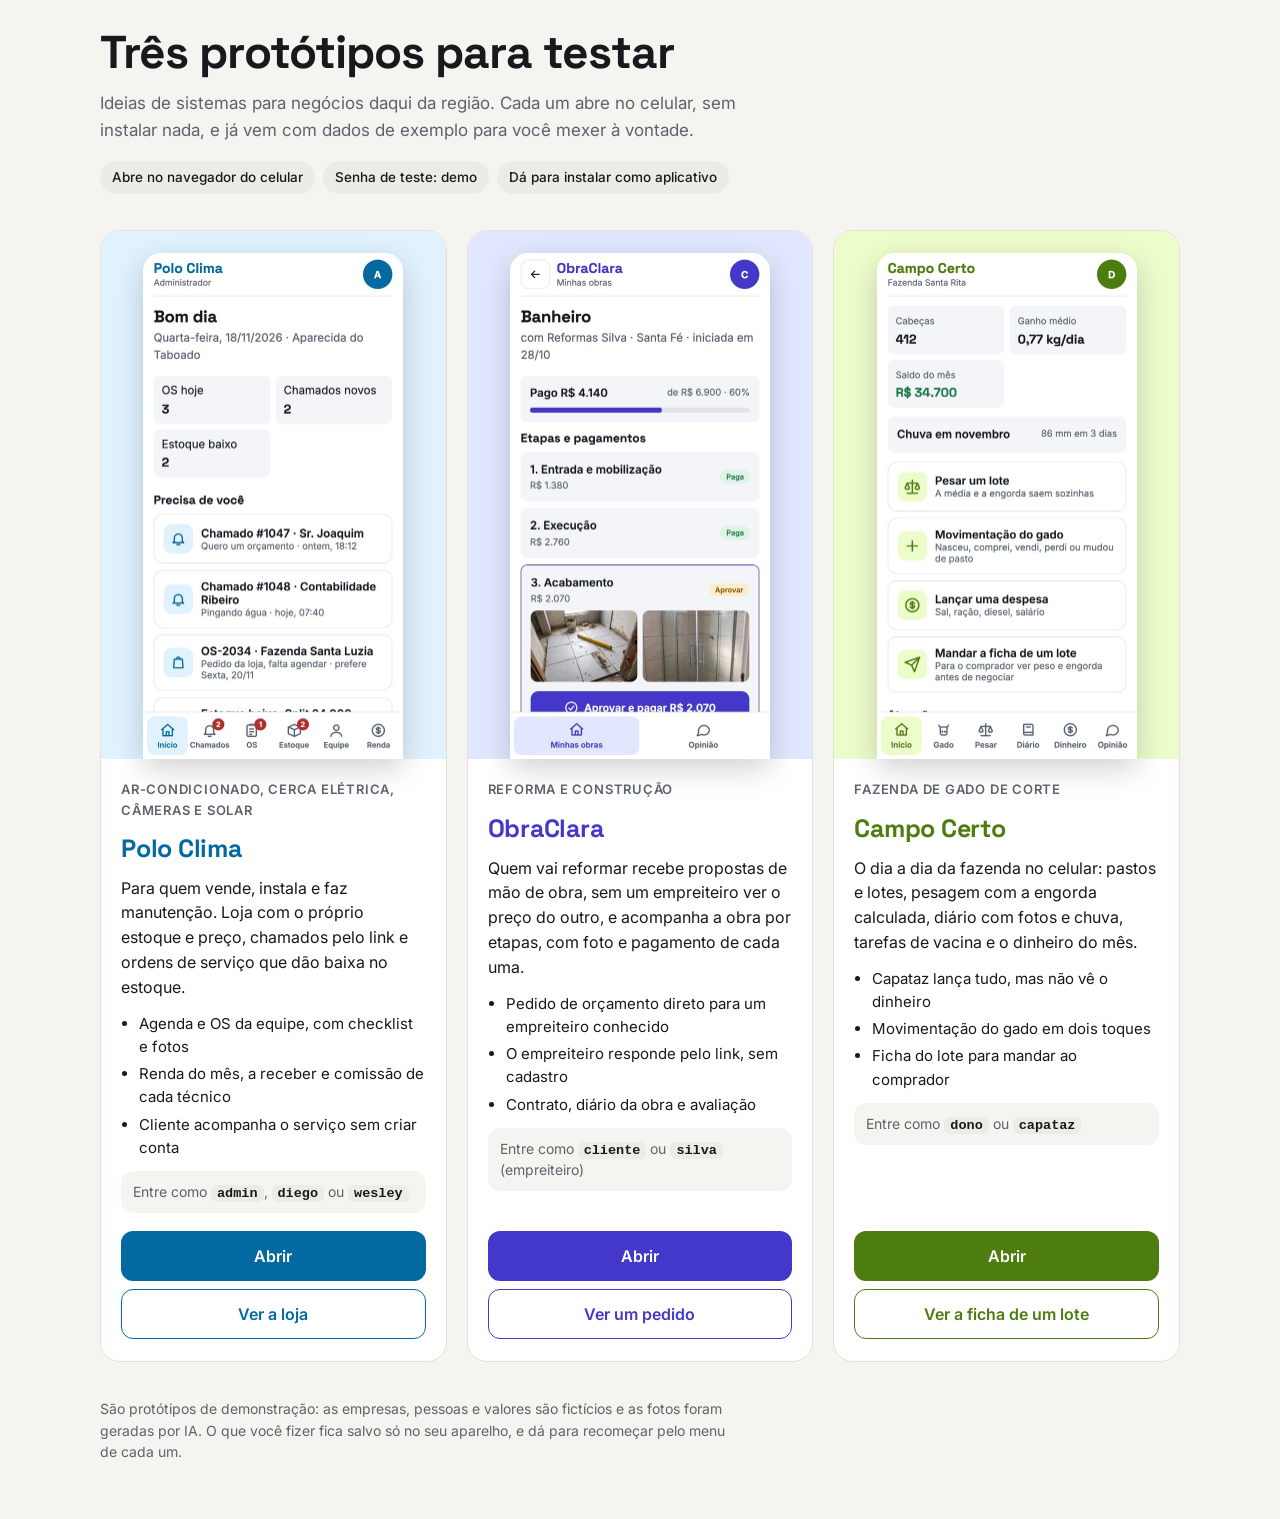
==== index.html @ 316330d3 "Página inicial com os três protótipos" ====
<!doctype html>
<html lang="pt-BR">
<head>
<meta charset="utf-8">
<meta name="viewport" content="width=device-width,initial-scale=1,viewport-fit=cover">
<title>Protótipos para testar</title>
<meta name="description" content="Três protótipos de sistemas para negócios locais: serviços de clima e segurança, reforma de casa e fazenda de gado.">
<meta name="robots" content="noindex">
<meta name="theme-color" content="#f5f4f0">
<link rel="preconnect" href="https://fonts.googleapis.com">
<link rel="stylesheet" href="https://fonts.googleapis.com/css2?family=Inter:wght@400;500;600;700&family=Space+Grotesk:wght@500;600;700&display=swap">
<style>
:root{--bg:#f5f4f0;--surface:#ffffff;--fg:#17191c;--muted:#5d636b;--line:#e3e1da;--chip:#ecebe5;
--polo:#0369a1;--polo-soft:#e0f2fe;--obra:#4338ca;--obra-soft:#e0e7ff;--campo:#4d7c0f;--campo-soft:#ecfccb;
--fd:'Space Grotesk',system-ui,sans-serif;--fb:'Inter',system-ui,sans-serif}
@media (prefers-color-scheme:dark){:root:not([data-theme="light"]){--bg:#111316;--surface:#1a1d21;--fg:#eef0f3;--muted:#a2a8b1;--line:#2b2f35;--chip:#252930;
--polo:#7dd3fc;--polo-soft:#0c2a3d;--obra:#a5b4fc;--obra-soft:#232552;--campo:#a3e635;--campo-soft:#26360f;color-scheme:dark}}
:root[data-theme="dark"]{--bg:#111316;--surface:#1a1d21;--fg:#eef0f3;--muted:#a2a8b1;--line:#2b2f35;--chip:#252930;
--polo:#7dd3fc;--polo-soft:#0c2a3d;--obra:#a5b4fc;--obra-soft:#232552;--campo:#a3e635;--campo-soft:#26360f;color-scheme:dark}
*{box-sizing:border-box}
html{-webkit-text-size-adjust:100%}
body{margin:0;background:var(--bg);color:var(--fg);font:16px/1.55 var(--fb);padding-block:max(28px,env(safe-area-inset-top,0px)) 56px;padding-left:max(16px,env(safe-area-inset-left,0px));padding-right:max(16px,env(safe-area-inset-right,0px))}
img{max-width:100%;display:block}
.wrap{max-width:1080px;margin:0 auto;display:flex;flex-direction:column;gap:36px}
header h1{font:700 clamp(30px,6vw,46px)/1.05 var(--fd);letter-spacing:-.02em;margin:0;text-wrap:balance}
header p{color:var(--muted);font-size:17px;max-width:60ch;margin:14px 0 0}
.how{display:flex;flex-wrap:wrap;gap:8px;margin-top:18px}
.how span{background:var(--chip);border-radius:999px;padding:6px 12px;font-size:13.5px;font-weight:500}
.grid{display:grid;grid-template-columns:1fr;gap:20px}
@media (min-width:900px){.grid{grid-template-columns:repeat(3,1fr)}}
.card{--a:var(--polo);--s:var(--polo-soft);background:var(--surface);border:1px solid var(--line);border-radius:20px;overflow:hidden;display:flex;flex-direction:column;min-width:0}
.card.obra{--a:var(--obra);--s:var(--obra-soft)}
.card.campo{--a:var(--campo);--s:var(--campo-soft)}
.shot{background:var(--s);padding:22px 22px 0;display:flex;justify-content:center}
.shot img{width:min(100%,260px);border-radius:18px 18px 0 0;box-shadow:0 10px 30px rgba(0,0,0,.18);aspect-ratio:520/1013;object-fit:cover;object-position:top}
.body{padding:20px 20px 22px;display:flex;flex-direction:column;gap:12px;flex:1}
.body h2{font:700 25px var(--fd);margin:0;color:var(--a);letter-spacing:-.01em}
.who{font-size:13px;font-weight:600;text-transform:uppercase;letter-spacing:.06em;color:var(--muted)}
.body p{margin:0;color:var(--fg)}
ul{margin:0;padding-left:18px;display:flex;flex-direction:column;gap:4px;font-size:15px}
.acc{background:var(--bg);border-radius:12px;padding:10px 12px;font-size:14px;color:var(--muted)}
.acc code{font:600 13.5px ui-monospace,SFMono-Regular,Menlo,monospace;color:var(--fg);background:var(--chip);padding:1px 6px;border-radius:6px}
.btns{display:flex;flex-wrap:wrap;gap:8px;margin-top:auto;padding-top:6px}
.btn{flex:1 1 150px;display:inline-flex;align-items:center;justify-content:center;gap:8px;min-height:50px;padding:12px 16px;border-radius:12px;font:600 16px var(--fb);text-decoration:none;text-align:center}
.btn.pri{background:var(--a);color:var(--surface)}
.btn.sec{border:1.5px solid var(--a);color:var(--a)}
.btn:focus-visible{outline:2px solid var(--a);outline-offset:2px}
footer{color:var(--muted);font-size:14px;max-width:70ch}
</style>
</head>
<body>
<div class="wrap">
<header>
<h1>Três protótipos para testar</h1>
<p>Ideias de sistemas para negócios daqui da região. Cada um abre no celular, sem instalar nada, e já vem com dados de exemplo para você mexer à vontade.</p>
<div class="how"><span>Abre no navegador do celular</span><span>Senha de teste: demo</span><span>Dá para instalar como aplicativo</span></div>
</header>
<main class="grid">
<article class="card">
<div class="shot"><img src="img/polo.jpg" alt="Tela inicial do Polo Clima com chamados, ordens de serviço e estoque" loading="lazy"></div>
<div class="body">
<div class="who">Ar-condicionado, cerca elétrica, câmeras e solar</div>
<h2>Polo Clima</h2>
<p>Para quem vende, instala e faz manutenção. Loja com o próprio estoque e preço, chamados pelo link e ordens de serviço que dão baixa no estoque.</p>
<ul><li>Agenda e OS da equipe, com checklist e fotos</li><li>Renda do mês, a receber e comissão de cada técnico</li><li>Cliente acompanha o serviço sem criar conta</li></ul>
<div class="acc">Entre como <code>admin</code>, <code>diego</code> ou <code>wesley</code></div>
<div class="btns"><a class="btn pri" href="https://agabrielr.github.io/polo-clima/">Abrir</a><a class="btn sec" href="https://agabrielr.github.io/polo-clima/?loja">Ver a loja</a></div>
</div>
</article>
<article class="card obra">
<div class="shot"><img src="img/obra.jpg" alt="Obra de banheiro no ObraClara, com etapas pagas e fotos para aprovar" loading="lazy"></div>
<div class="body">
<div class="who">Reforma e construção</div>
<h2>ObraClara</h2>
<p>Quem vai reformar recebe propostas de mão de obra, sem um empreiteiro ver o preço do outro, e acompanha a obra por etapas, com foto e pagamento de cada uma.</p>
<ul><li>Pedido de orçamento direto para um empreiteiro conhecido</li><li>O empreiteiro responde pelo link, sem cadastro</li><li>Contrato, diário da obra e avaliação</li></ul>
<div class="acc">Entre como <code>cliente</code> ou <code>silva</code> (empreiteiro)</div>
<div class="btns"><a class="btn pri" href="https://agabrielr.github.io/obraclara/">Abrir</a><a class="btn sec" href="https://agabrielr.github.io/obraclara/?pedido=d1">Ver um pedido</a></div>
</div>
</article>
<article class="card campo">
<div class="shot"><img src="img/campo.jpg" alt="Painel do Campo Certo com cabeças, ganho médio e saldo do mês" loading="lazy"></div>
<div class="body">
<div class="who">Fazenda de gado de corte</div>
<h2>Campo Certo</h2>
<p>O dia a dia da fazenda no celular: pastos e lotes, pesagem com a engorda calculada, diário com fotos e chuva, tarefas de vacina e o dinheiro do mês.</p>
<ul><li>Capataz lança tudo, mas não vê o dinheiro</li><li>Movimentação do gado em dois toques</li><li>Ficha do lote para mandar ao comprador</li></ul>
<div class="acc">Entre como <code>dono</code> ou <code>capataz</code></div>
<div class="btns"><a class="btn pri" href="https://agabrielr.github.io/campo-certo/">Abrir</a><a class="btn sec" href="https://agabrielr.github.io/campo-certo/?lote=4">Ver a ficha de um lote</a></div>
</div>
</article>
</main>
<footer>São protótipos de demonstração: as empresas, pessoas e valores são fictícios e as fotos foram geradas por IA. O que você fizer fica salvo só no seu aparelho, e dá para recomeçar pelo menu de cada um.</footer>
</div>
</body>
</html>
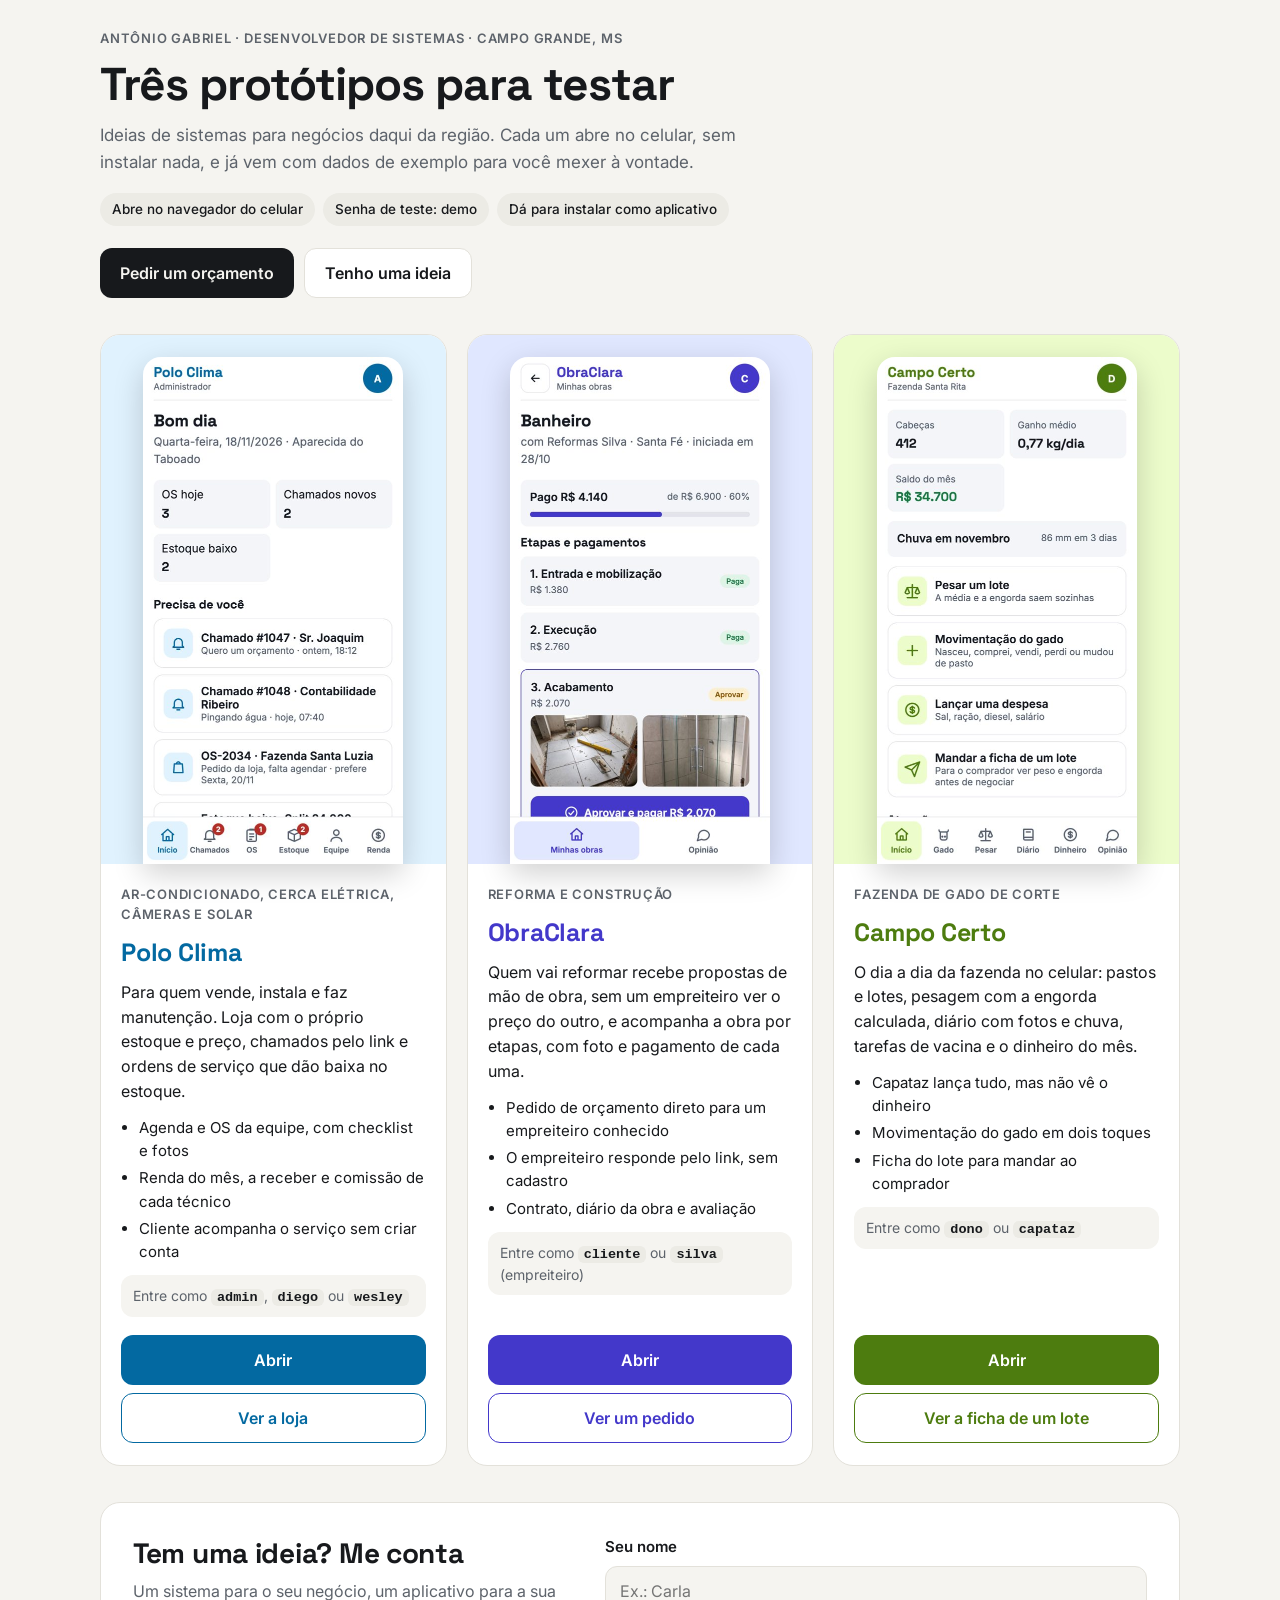
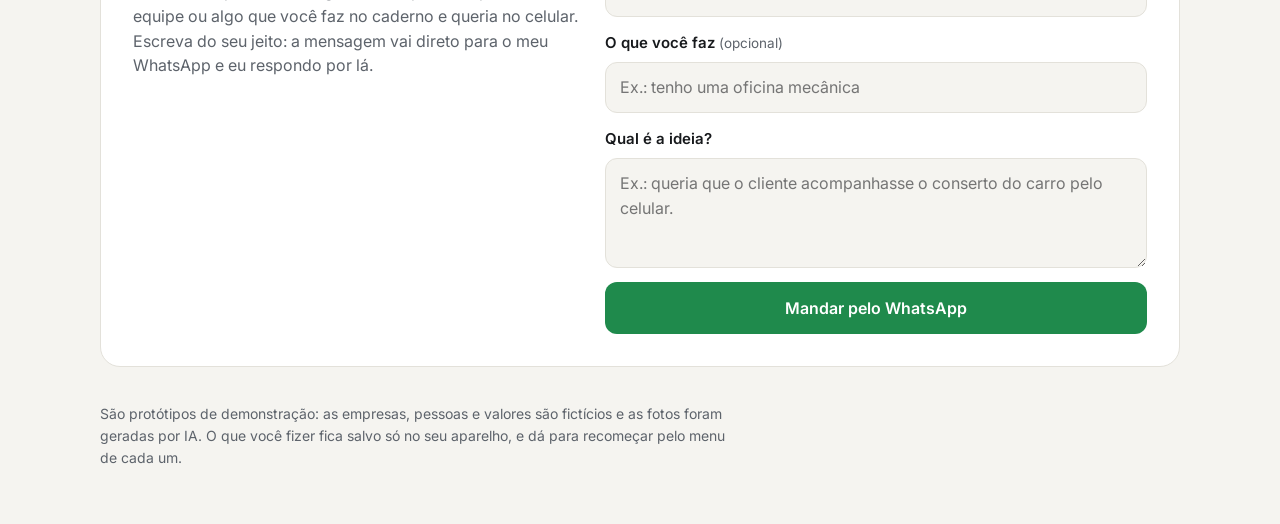
==== commit 3f15fc70: "Botões de orçamento e "Tenho uma ideia" pelo WhatsApp" ====
--- a/index.html
+++ b/index.html
@@ -24,6 +24,7 @@
 .wrap{max-width:1080px;margin:0 auto;display:flex;flex-direction:column;gap:36px}
 header h1{font:700 clamp(30px,6vw,46px)/1.05 var(--fd);letter-spacing:-.02em;margin:0;text-wrap:balance}
 header p{color:var(--muted);font-size:17px;max-width:60ch;margin:14px 0 0}
+header p.eye{font-size:13px;font-weight:600;letter-spacing:.06em;text-transform:uppercase;margin:0 0 12px}
 .how{display:flex;flex-wrap:wrap;gap:8px;margin-top:18px}
 .how span{background:var(--chip);border-radius:999px;padding:6px 12px;font-size:13.5px;font-weight:500}
 .grid{display:grid;grid-template-columns:1fr;gap:20px}
@@ -46,14 +47,35 @@
 .btn.sec{border:1.5px solid var(--a);color:var(--a)}
 .btn:focus-visible{outline:2px solid var(--a);outline-offset:2px}
 footer{color:var(--muted);font-size:14px;max-width:70ch}
+.cta{display:flex;flex-wrap:wrap;gap:10px;margin-top:22px}
+.cta a{display:inline-flex;align-items:center;justify-content:center;gap:8px;min-height:50px;padding:12px 20px;border-radius:12px;font:600 16px var(--fb);text-decoration:none}
+.cta .go{background:var(--fg);color:var(--bg)}
+.cta .soft{border:1.5px solid var(--line);color:var(--fg);background:var(--surface)}
+.cta a:focus-visible,.idea a:focus-visible{outline:2px solid var(--fg);outline-offset:2px}
+.idea{background:var(--surface);border:1px solid var(--line);border-radius:20px;padding:24px 20px;display:grid;grid-template-columns:1fr;gap:20px}
+@media (min-width:860px){.idea{grid-template-columns:1fr 1.2fr;padding:32px}}
+.idea h2{font:700 28px var(--fd);margin:0 0 8px;letter-spacing:-.01em;text-wrap:balance}
+.idea p{margin:0;color:var(--muted)}
+.idea form{display:flex;flex-direction:column;gap:14px;min-width:0}
+.idea label{display:block;font-weight:600;font-size:15px;margin-bottom:-6px}
+.idea label span{font-weight:400;color:var(--muted);font-size:13.5px}
+.idea input,.idea textarea{font:inherit;font-size:16px;padding:12px 14px;border:1px solid var(--line);border-radius:12px;background:var(--bg);color:var(--fg);width:100%;min-width:0}
+.idea textarea{min-height:110px;resize:vertical}
+.idea input:focus-visible,.idea textarea:focus-visible{outline:2px solid var(--fg);outline-offset:1px}
+.send{display:inline-flex;align-items:center;justify-content:center;gap:8px;min-height:52px;padding:12px 20px;border-radius:12px;background:#1f8a4c;color:#fff;font:600 16px var(--fb);text-decoration:none}
+.err{color:#b42e28;font-size:14px;margin:0}
+@media (prefers-color-scheme:dark){:root:not([data-theme="light"]) .err{color:#f08a84}}
+:root[data-theme="dark"] .err{color:#f08a84}
 </style>
 </head>
 <body>
 <div class="wrap">
 <header>
+<p class="eye">Antônio Gabriel · desenvolvedor de sistemas · Campo Grande, MS</p>
 <h1>Três protótipos para testar</h1>
 <p>Ideias de sistemas para negócios daqui da região. Cada um abre no celular, sem instalar nada, e já vem com dados de exemplo para você mexer à vontade.</p>
 <div class="how"><span>Abre no navegador do celular</span><span>Senha de teste: demo</span><span>Dá para instalar como aplicativo</span></div>
+<div class="cta"><a class="go" href="https://wa.me/5567996605633?text=Ol%C3%A1%2C%20Ant%C3%B4nio!%20Vi%20seus%20prot%C3%B3tipos%20e%20quero%20pedir%20um%20or%C3%A7amento." target="_blank" rel="noopener">Pedir um orçamento</a><a class="soft" href="#ideia">Tenho uma ideia</a></div>
 </header>
 <main class="grid">
 <article class="card">
@@ -90,7 +112,26 @@
 </div>
 </article>
 </main>
+<section class="idea" id="ideia" aria-labelledby="ideia-t">
+<div><h2 id="ideia-t">Tem uma ideia? Me conta</h2><p>Um sistema para o seu negócio, um aplicativo para a sua equipe ou algo que você faz no caderno e queria no celular. Escreva do seu jeito: a mensagem vai direto para o meu WhatsApp e eu respondo por lá.</p></div>
+<form id="f" novalidate>
+<label for="n">Seu nome</label><input id="n" autocomplete="name" placeholder="Ex.: Carla">
+<label for="b">O que você faz <span>(opcional)</span></label><input id="b" placeholder="Ex.: tenho uma oficina mecânica">
+<label for="i">Qual é a ideia?</label><textarea id="i" placeholder="Ex.: queria que o cliente acompanhasse o conserto do carro pelo celular."></textarea>
+<p class="err" id="e" hidden>Escreva a ideia em uma frase, pelo menos.</p>
+<a class="send" id="s" href="https://wa.me/5567996605633" target="_blank" rel="noopener">Mandar pelo WhatsApp</a>
+</form>
+</section>
 <footer>São protótipos de demonstração: as empresas, pessoas e valores são fictícios e as fotos foram geradas por IA. O que você fizer fica salvo só no seu aparelho, e dá para recomeçar pelo menu de cada um.</footer>
 </div>
+<script>
+(function(){var n=document.getElementById("n"),b=document.getElementById("b"),i=document.getElementById("i"),s=document.getElementById("s"),e=document.getElementById("e");
+function msg(){var t="Olá, Antônio! ",nm=n.value.trim(),bz=b.value.trim();if(nm)t+="Sou "+nm+(bz?", "+bz:"")+". ";else if(bz)t+="Eu "+bz+". ";return t+"Tenho uma ideia: "+i.value.trim()}
+function upd(){s.href="https://wa.me/5567996605633?text="+encodeURIComponent(msg());if(i.value.trim())e.hidden=true}
+[n,b,i].forEach(function(x){x.addEventListener("input",upd)});
+s.addEventListener("click",function(ev){if(i.value.trim().length<5){ev.preventDefault();e.hidden=false;i.focus()}});
+document.getElementById("f").addEventListener("submit",function(ev){ev.preventDefault()});
+upd()})();
+</script>
 </body>
 </html>
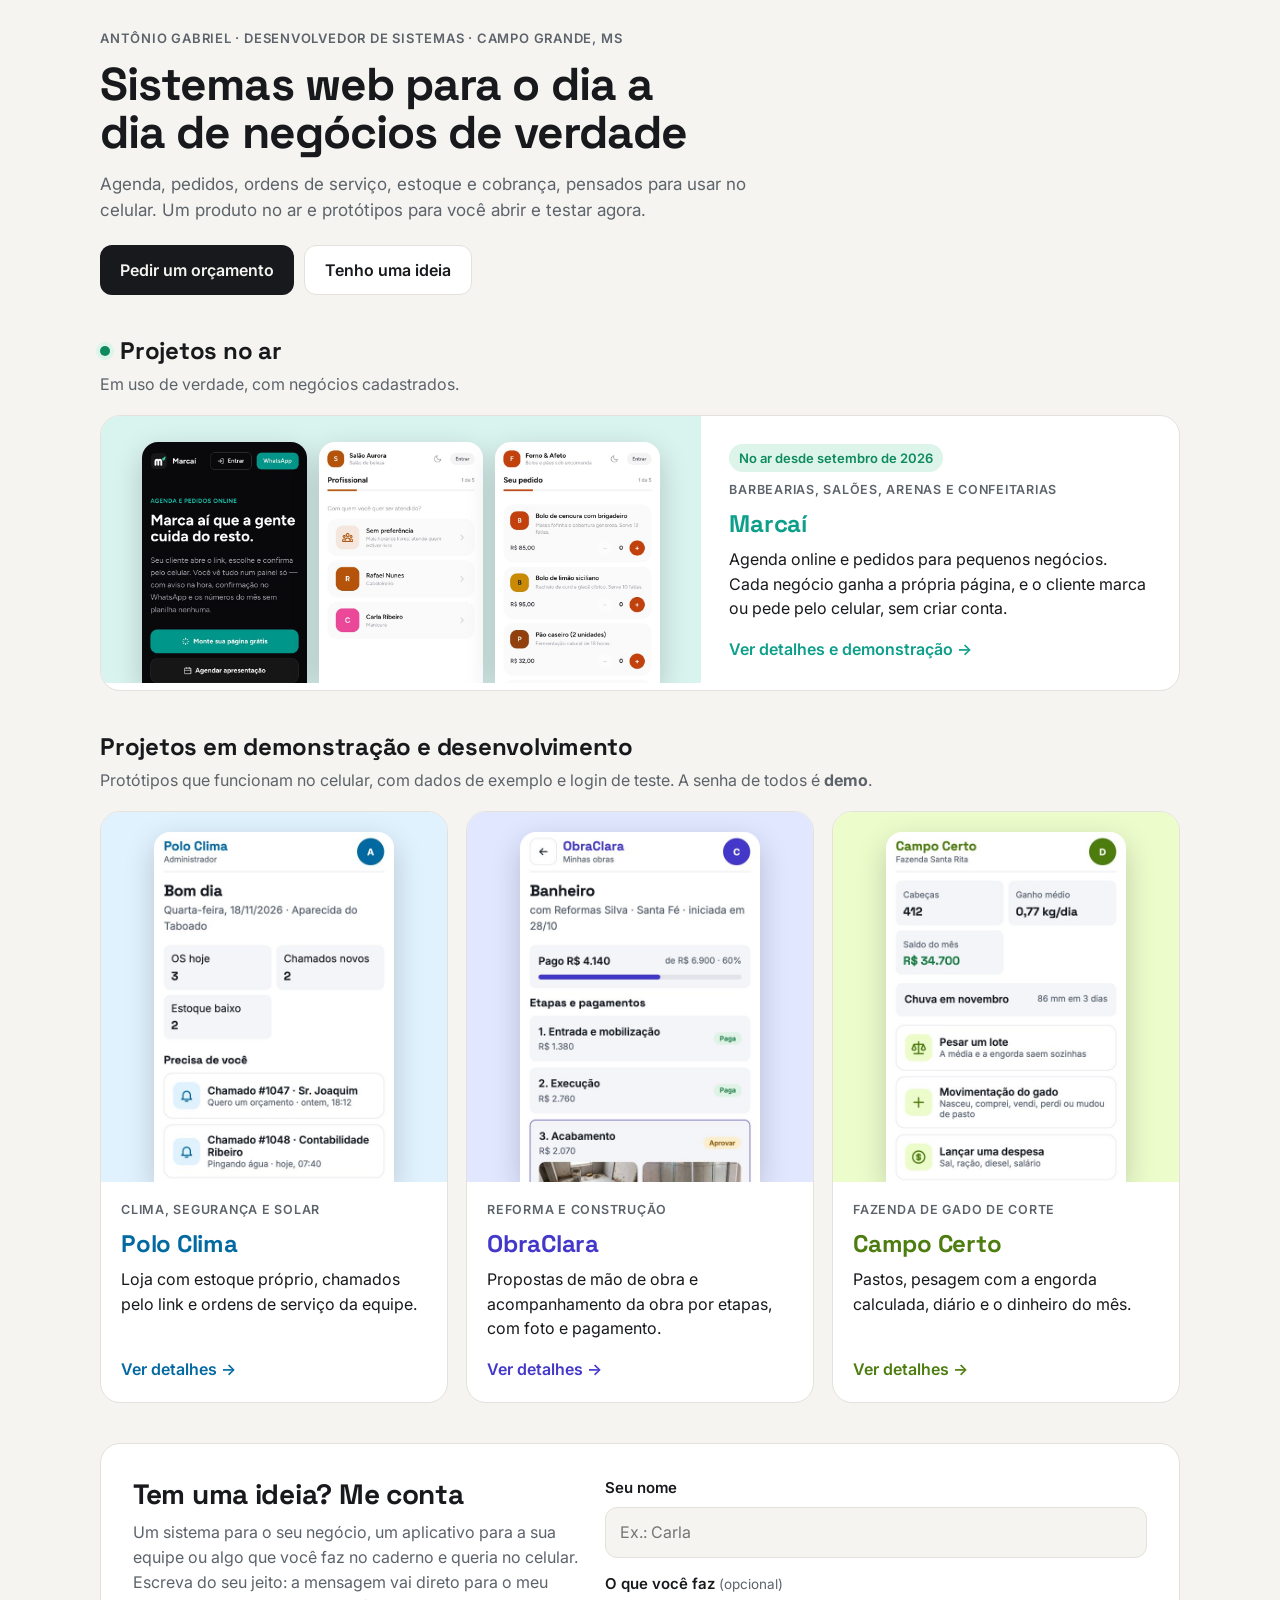
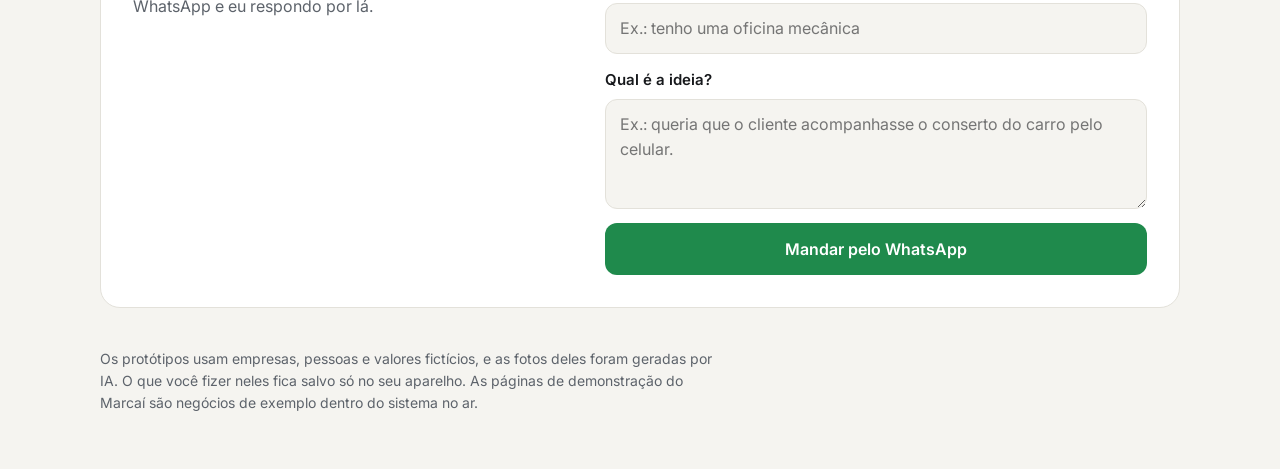
==== commit 80df8832: "Portfólio: Marcaí no ar, protótipos em demonstração e detalhes em janela" ====
--- a/index.html
+++ b/index.html
@@ -3,55 +3,73 @@
 <head>
 <meta charset="utf-8">
 <meta name="viewport" content="width=device-width,initial-scale=1,viewport-fit=cover">
-<title>Protótipos para testar</title>
-<meta name="description" content="Três protótipos de sistemas para negócios locais: serviços de clima e segurança, reforma de casa e fazenda de gado.">
-<meta name="robots" content="noindex">
+<title>Antônio Gabriel · Portfólio</title>
+<meta name="description" content="Sistemas web para negócios: o Marcaí no ar e protótipos para serviços, reforma e fazenda.">
 <meta name="theme-color" content="#f5f4f0">
 <link rel="preconnect" href="https://fonts.googleapis.com">
 <link rel="stylesheet" href="https://fonts.googleapis.com/css2?family=Inter:wght@400;500;600;700&family=Space+Grotesk:wght@500;600;700&display=swap">
 <style>
-:root{--bg:#f5f4f0;--surface:#ffffff;--fg:#17191c;--muted:#5d636b;--line:#e3e1da;--chip:#ecebe5;
---polo:#0369a1;--polo-soft:#e0f2fe;--obra:#4338ca;--obra-soft:#e0e7ff;--campo:#4d7c0f;--campo-soft:#ecfccb;
+:root{--bg:#f5f4f0;--surface:#ffffff;--fg:#17191c;--muted:#5d636b;--line:#e3e1da;--chip:#ecebe5;--live:#0f8a5f;--live-soft:#dcf4ea;
+--marcai:#0e9f8a;--marcai-soft:#d9f3ee;--polo:#0369a1;--polo-soft:#e0f2fe;--obra:#4338ca;--obra-soft:#e0e7ff;--campo:#4d7c0f;--campo-soft:#ecfccb;--wa:#1f8a4c;--err:#b42e28;
 --fd:'Space Grotesk',system-ui,sans-serif;--fb:'Inter',system-ui,sans-serif}
-@media (prefers-color-scheme:dark){:root:not([data-theme="light"]){--bg:#111316;--surface:#1a1d21;--fg:#eef0f3;--muted:#a2a8b1;--line:#2b2f35;--chip:#252930;
---polo:#7dd3fc;--polo-soft:#0c2a3d;--obra:#a5b4fc;--obra-soft:#232552;--campo:#a3e635;--campo-soft:#26360f;color-scheme:dark}}
-:root[data-theme="dark"]{--bg:#111316;--surface:#1a1d21;--fg:#eef0f3;--muted:#a2a8b1;--line:#2b2f35;--chip:#252930;
---polo:#7dd3fc;--polo-soft:#0c2a3d;--obra:#a5b4fc;--obra-soft:#232552;--campo:#a3e635;--campo-soft:#26360f;color-scheme:dark}
+@media (prefers-color-scheme:dark){:root:not([data-theme="light"]){--bg:#111316;--surface:#1a1d21;--fg:#eef0f3;--muted:#a2a8b1;--line:#2b2f35;--chip:#252930;--live:#4fd1a0;--live-soft:#12352a;
+--marcai:#4fd1c0;--marcai-soft:#10322d;--polo:#7dd3fc;--polo-soft:#0c2a3d;--obra:#a5b4fc;--obra-soft:#232552;--campo:#a3e635;--campo-soft:#26360f;--err:#f08a84;color-scheme:dark}}
+:root[data-theme="dark"]{--bg:#111316;--surface:#1a1d21;--fg:#eef0f3;--muted:#a2a8b1;--line:#2b2f35;--chip:#252930;--live:#4fd1a0;--live-soft:#12352a;
+--marcai:#4fd1c0;--marcai-soft:#10322d;--polo:#7dd3fc;--polo-soft:#0c2a3d;--obra:#a5b4fc;--obra-soft:#232552;--campo:#a3e635;--campo-soft:#26360f;--err:#f08a84;color-scheme:dark}
 *{box-sizing:border-box}
 html{-webkit-text-size-adjust:100%}
 body{margin:0;background:var(--bg);color:var(--fg);font:16px/1.55 var(--fb);padding-block:max(28px,env(safe-area-inset-top,0px)) 56px;padding-left:max(16px,env(safe-area-inset-left,0px));padding-right:max(16px,env(safe-area-inset-right,0px))}
 img{max-width:100%;display:block}
-.wrap{max-width:1080px;margin:0 auto;display:flex;flex-direction:column;gap:36px}
-header h1{font:700 clamp(30px,6vw,46px)/1.05 var(--fd);letter-spacing:-.02em;margin:0;text-wrap:balance}
-header p{color:var(--muted);font-size:17px;max-width:60ch;margin:14px 0 0}
-header p.eye{font-size:13px;font-weight:600;letter-spacing:.06em;text-transform:uppercase;margin:0 0 12px}
-.how{display:flex;flex-wrap:wrap;gap:8px;margin-top:18px}
-.how span{background:var(--chip);border-radius:999px;padding:6px 12px;font-size:13.5px;font-weight:500}
-.grid{display:grid;grid-template-columns:1fr;gap:20px}
-@media (min-width:900px){.grid{grid-template-columns:repeat(3,1fr)}}
-.card{--a:var(--polo);--s:var(--polo-soft);background:var(--surface);border:1px solid var(--line);border-radius:20px;overflow:hidden;display:flex;flex-direction:column;min-width:0}
-.card.obra{--a:var(--obra);--s:var(--obra-soft)}
-.card.campo{--a:var(--campo);--s:var(--campo-soft)}
-.shot{background:var(--s);padding:22px 22px 0;display:flex;justify-content:center}
-.shot img{width:min(100%,260px);border-radius:18px 18px 0 0;box-shadow:0 10px 30px rgba(0,0,0,.18);aspect-ratio:520/1013;object-fit:cover;object-position:top}
-.body{padding:20px 20px 22px;display:flex;flex-direction:column;gap:12px;flex:1}
-.body h2{font:700 25px var(--fd);margin:0;color:var(--a);letter-spacing:-.01em}
-.who{font-size:13px;font-weight:600;text-transform:uppercase;letter-spacing:.06em;color:var(--muted)}
-.body p{margin:0;color:var(--fg)}
-ul{margin:0;padding-left:18px;display:flex;flex-direction:column;gap:4px;font-size:15px}
-.acc{background:var(--bg);border-radius:12px;padding:10px 12px;font-size:14px;color:var(--muted)}
-.acc code{font:600 13.5px ui-monospace,SFMono-Regular,Menlo,monospace;color:var(--fg);background:var(--chip);padding:1px 6px;border-radius:6px}
-.btns{display:flex;flex-wrap:wrap;gap:8px;margin-top:auto;padding-top:6px}
-.btn{flex:1 1 150px;display:inline-flex;align-items:center;justify-content:center;gap:8px;min-height:50px;padding:12px 16px;border-radius:12px;font:600 16px var(--fb);text-decoration:none;text-align:center}
-.btn.pri{background:var(--a);color:var(--surface)}
-.btn.sec{border:1.5px solid var(--a);color:var(--a)}
-.btn:focus-visible{outline:2px solid var(--a);outline-offset:2px}
-footer{color:var(--muted);font-size:14px;max-width:70ch}
+.wrap{max-width:1080px;margin:0 auto;display:flex;flex-direction:column;gap:40px}
+header .eye{font-size:13px;font-weight:600;letter-spacing:.06em;text-transform:uppercase;color:var(--muted);margin:0 0 12px}
+header h1{font:700 clamp(30px,6vw,46px)/1.05 var(--fd);letter-spacing:-.02em;margin:0;text-wrap:balance;max-width:20ch}
+header p.lead{color:var(--muted);font-size:17px;max-width:60ch;margin:14px 0 0}
 .cta{display:flex;flex-wrap:wrap;gap:10px;margin-top:22px}
 .cta a{display:inline-flex;align-items:center;justify-content:center;gap:8px;min-height:50px;padding:12px 20px;border-radius:12px;font:600 16px var(--fb);text-decoration:none}
 .cta .go{background:var(--fg);color:var(--bg)}
 .cta .soft{border:1.5px solid var(--line);color:var(--fg);background:var(--surface)}
-.cta a:focus-visible,.idea a:focus-visible{outline:2px solid var(--fg);outline-offset:2px}
+section>h2{font:700 24px var(--fd);margin:0 0 6px;letter-spacing:-.01em;display:flex;align-items:center;gap:10px;flex-wrap:wrap}
+section>p.sub{margin:0 0 18px;color:var(--muted)}
+.dot{width:10px;height:10px;border-radius:999px;background:var(--live);box-shadow:0 0 0 4px var(--live-soft);flex:none}
+.grid{display:grid;grid-template-columns:1fr;gap:18px}
+@media (min-width:760px){.grid.three{grid-template-columns:repeat(3,1fr)}}
+.card{--a:var(--polo);--s:var(--polo-soft);background:var(--surface);border:1px solid var(--line);border-radius:20px;overflow:hidden;display:flex;flex-direction:column;min-width:0;text-align:left;padding:0;color:var(--fg);font:inherit;cursor:pointer;width:100%}
+.card:hover{border-color:var(--a)}
+.card:focus-visible{outline:3px solid var(--a);outline-offset:3px}
+.card.marcai{--a:var(--marcai);--s:var(--marcai-soft)}
+.card.obra{--a:var(--obra);--s:var(--obra-soft)}
+.card.campo{--a:var(--campo);--s:var(--campo-soft)}
+.shot{background:var(--s);padding:20px 20px 0;display:flex;justify-content:center;gap:12px;overflow:hidden}
+.shot img{width:min(100%,240px);border-radius:16px 16px 0 0;box-shadow:0 10px 30px rgba(0,0,0,.18);aspect-ratio:520/760;object-fit:cover;object-position:top}
+.body{padding:18px 20px 20px;display:flex;flex-direction:column;gap:8px;flex:1}
+.who{font-size:12.5px;font-weight:600;text-transform:uppercase;letter-spacing:.06em;color:var(--muted)}
+.body h3{font:700 24px var(--fd);margin:0;color:var(--a);letter-spacing:-.01em}
+.body p{margin:0}
+.more{margin-top:auto;padding-top:8px;font-weight:600;color:var(--a);display:inline-flex;align-items:center;gap:6px}
+.card.wide .shot img{width:min(30%,220px)}
+@media (min-width:760px){.card.wide{flex-direction:row}.card.wide .shot{flex:1.3;padding:26px 26px 0;align-items:flex-end}.card.wide .body{flex:1;padding:28px;justify-content:center}}
+@media (max-width:759px){.card.wide .shot img:nth-child(n+2){display:none}.card.wide .shot img{width:min(100%,240px)}}
+.live{display:inline-flex;align-items:center;gap:6px;align-self:flex-start;background:var(--live-soft);color:var(--live);font-size:13px;font-weight:600;padding:4px 10px;border-radius:999px}
+dialog{border:0;padding:0;border-radius:20px;width:min(640px,calc(100vw - 24px));max-height:calc(100dvh - 32px);background:var(--surface);color:var(--fg);box-shadow:0 24px 70px rgba(0,0,0,.35)}
+dialog::backdrop{background:rgba(10,12,14,.55)}
+.mh{position:sticky;top:0;background:var(--surface);display:flex;align-items:center;justify-content:space-between;gap:12px;padding:16px 18px;border-bottom:1px solid var(--line);z-index:1}
+.mh h2{font:700 24px var(--fd);margin:0;color:var(--a)}
+.x{width:44px;height:44px;border-radius:12px;border:1px solid var(--line);background:var(--surface);color:var(--fg);font-size:22px;cursor:pointer;flex:none}
+.x:focus-visible,.mb a:focus-visible{outline:2px solid var(--a);outline-offset:2px}
+.mb{padding:18px;display:flex;flex-direction:column;gap:14px}
+.gal{display:flex;gap:10px;overflow-x:auto;padding-bottom:4px;scroll-snap-type:x mandatory}
+.gal figure{margin:0;flex:0 0 min(62%,220px);scroll-snap-align:start}
+.gal img{border-radius:12px;border:1px solid var(--line);aspect-ratio:520/760;object-fit:cover;object-position:top;width:100%}
+.gal figcaption{font-size:13px;color:var(--muted);margin-top:6px}
+.mb ul{margin:0;padding-left:18px;display:flex;flex-direction:column;gap:5px}
+.stack{display:flex;flex-wrap:wrap;gap:6px}
+.stack span{background:var(--chip);border-radius:999px;padding:3px 10px;font-size:13px;font-weight:500}
+.acc{background:var(--bg);border-radius:12px;padding:10px 12px;font-size:14px;color:var(--muted)}
+.acc code{font:600 13.5px ui-monospace,SFMono-Regular,Menlo,monospace;color:var(--fg);background:var(--chip);padding:1px 6px;border-radius:6px}
+.links{display:flex;flex-direction:column;gap:8px}
+.links a{display:flex;align-items:center;justify-content:center;gap:8px;min-height:50px;padding:12px 16px;border-radius:12px;font:600 16px var(--fb);text-decoration:none;text-align:center}
+.links a.pri{background:var(--a);color:var(--surface)}
+.links a.sec{border:1.5px solid var(--a);color:var(--a)}
 .idea{background:var(--surface);border:1px solid var(--line);border-radius:20px;padding:24px 20px;display:grid;grid-template-columns:1fr;gap:20px}
 @media (min-width:860px){.idea{grid-template-columns:1fr 1.2fr;padding:32px}}
 .idea h2{font:700 28px var(--fd);margin:0 0 8px;letter-spacing:-.01em;text-wrap:balance}
@@ -61,57 +79,51 @@
 .idea label span{font-weight:400;color:var(--muted);font-size:13.5px}
 .idea input,.idea textarea{font:inherit;font-size:16px;padding:12px 14px;border:1px solid var(--line);border-radius:12px;background:var(--bg);color:var(--fg);width:100%;min-width:0}
 .idea textarea{min-height:110px;resize:vertical}
-.idea input:focus-visible,.idea textarea:focus-visible{outline:2px solid var(--fg);outline-offset:1px}
-.send{display:inline-flex;align-items:center;justify-content:center;gap:8px;min-height:52px;padding:12px 20px;border-radius:12px;background:#1f8a4c;color:#fff;font:600 16px var(--fb);text-decoration:none}
-.err{color:#b42e28;font-size:14px;margin:0}
-@media (prefers-color-scheme:dark){:root:not([data-theme="light"]) .err{color:#f08a84}}
-:root[data-theme="dark"] .err{color:#f08a84}
+.idea input:focus-visible,.idea textarea:focus-visible,.cta a:focus-visible,.send:focus-visible{outline:2px solid var(--fg);outline-offset:2px}
+.send{display:inline-flex;align-items:center;justify-content:center;gap:8px;min-height:52px;padding:12px 20px;border-radius:12px;background:var(--wa);color:#fff;font:600 16px var(--fb);text-decoration:none}
+.err{color:var(--err);font-size:14px;margin:0}
+footer{color:var(--muted);font-size:14px;max-width:70ch}
 </style>
 </head>
 <body>
 <div class="wrap">
 <header>
 <p class="eye">Antônio Gabriel · desenvolvedor de sistemas · Campo Grande, MS</p>
-<h1>Três protótipos para testar</h1>
-<p>Ideias de sistemas para negócios daqui da região. Cada um abre no celular, sem instalar nada, e já vem com dados de exemplo para você mexer à vontade.</p>
-<div class="how"><span>Abre no navegador do celular</span><span>Senha de teste: demo</span><span>Dá para instalar como aplicativo</span></div>
-<div class="cta"><a class="go" href="https://wa.me/5567996605633?text=Ol%C3%A1%2C%20Ant%C3%B4nio!%20Vi%20seus%20prot%C3%B3tipos%20e%20quero%20pedir%20um%20or%C3%A7amento." target="_blank" rel="noopener">Pedir um orçamento</a><a class="soft" href="#ideia">Tenho uma ideia</a></div>
+<h1>Sistemas web para o dia a dia de negócios de verdade</h1>
+<p class="lead">Agenda, pedidos, ordens de serviço, estoque e cobrança, pensados para usar no celular. Um produto no ar e protótipos para você abrir e testar agora.</p>
+<div class="cta"><a class="go" href="https://wa.me/5567996605633?text=Ol%C3%A1%2C%20Ant%C3%B4nio!%20Vi%20seu%20portf%C3%B3lio%20e%20quero%20pedir%20um%20or%C3%A7amento." target="_blank" rel="noopener">Pedir um orçamento</a><a class="soft" href="#ideia">Tenho uma ideia</a></div>
 </header>
-<main class="grid">
-<article class="card">
-<div class="shot"><img src="img/polo.jpg" alt="Tela inicial do Polo Clima com chamados, ordens de serviço e estoque" loading="lazy"></div>
-<div class="body">
-<div class="who">Ar-condicionado, cerca elétrica, câmeras e solar</div>
-<h2>Polo Clima</h2>
-<p>Para quem vende, instala e faz manutenção. Loja com o próprio estoque e preço, chamados pelo link e ordens de serviço que dão baixa no estoque.</p>
-<ul><li>Agenda e OS da equipe, com checklist e fotos</li><li>Renda do mês, a receber e comissão de cada técnico</li><li>Cliente acompanha o serviço sem criar conta</li></ul>
-<div class="acc">Entre como <code>admin</code>, <code>diego</code> ou <code>wesley</code></div>
-<div class="btns"><a class="btn pri" href="https://agabrielr.github.io/polo-clima/">Abrir</a><a class="btn sec" href="https://agabrielr.github.io/polo-clima/?loja">Ver a loja</a></div>
+
+<section aria-labelledby="s-live">
+<h2 id="s-live"><span class="dot" aria-hidden="true"></span>Projetos no ar</h2>
+<p class="sub">Em uso de verdade, com negócios cadastrados.</p>
+<div class="grid">
+<button type="button" class="card marcai wide" data-p="marcai" aria-haspopup="dialog">
+<div class="shot"><img src="img/m_land.jpg" alt="Página inicial do Marcaí" loading="lazy"><img src="img/m_salao.jpg" alt="Agendamento no Salão Aurora pelo Marcaí" loading="lazy"><img src="img/m_forno.jpg" alt="Pedido na Forno &amp; Afeto pelo Marcaí" loading="lazy"></div>
+<div class="body"><span class="live">No ar desde setembro de 2026</span><div class="who">Barbearias, salões, arenas e confeitarias</div><h3>Marcaí</h3><p>Agenda online e pedidos para pequenos negócios. Cada negócio ganha a própria página, e o cliente marca ou pede pelo celular, sem criar conta.</p><span class="more">Ver detalhes e demonstração →</span></div>
+</button>
 </div>
-</article>
-<article class="card obra">
-<div class="shot"><img src="img/obra.jpg" alt="Obra de banheiro no ObraClara, com etapas pagas e fotos para aprovar" loading="lazy"></div>
-<div class="body">
-<div class="who">Reforma e construção</div>
-<h2>ObraClara</h2>
-<p>Quem vai reformar recebe propostas de mão de obra, sem um empreiteiro ver o preço do outro, e acompanha a obra por etapas, com foto e pagamento de cada uma.</p>
-<ul><li>Pedido de orçamento direto para um empreiteiro conhecido</li><li>O empreiteiro responde pelo link, sem cadastro</li><li>Contrato, diário da obra e avaliação</li></ul>
-<div class="acc">Entre como <code>cliente</code> ou <code>silva</code> (empreiteiro)</div>
-<div class="btns"><a class="btn pri" href="https://agabrielr.github.io/obraclara/">Abrir</a><a class="btn sec" href="https://agabrielr.github.io/obraclara/?pedido=d1">Ver um pedido</a></div>
+</section>
+
+<section aria-labelledby="s-demo">
+<h2 id="s-demo">Projetos em demonstração e desenvolvimento</h2>
+<p class="sub">Protótipos que funcionam no celular, com dados de exemplo e login de teste. A senha de todos é <b>demo</b>.</p>
+<div class="grid three">
+<button type="button" class="card" data-p="polo" aria-haspopup="dialog">
+<div class="shot"><img src="img/polo.jpg" alt="Tela inicial do Polo Clima" loading="lazy"></div>
+<div class="body"><div class="who">Clima, segurança e solar</div><h3>Polo Clima</h3><p>Loja com estoque próprio, chamados pelo link e ordens de serviço da equipe.</p><span class="more">Ver detalhes →</span></div>
+</button>
+<button type="button" class="card obra" data-p="obra" aria-haspopup="dialog">
+<div class="shot"><img src="img/obra.jpg" alt="Obra de banheiro no ObraClara" loading="lazy"></div>
+<div class="body"><div class="who">Reforma e construção</div><h3>ObraClara</h3><p>Propostas de mão de obra e acompanhamento da obra por etapas, com foto e pagamento.</p><span class="more">Ver detalhes →</span></div>
+</button>
+<button type="button" class="card campo" data-p="campo" aria-haspopup="dialog">
+<div class="shot"><img src="img/campo.jpg" alt="Painel do Campo Certo" loading="lazy"></div>
+<div class="body"><div class="who">Fazenda de gado de corte</div><h3>Campo Certo</h3><p>Pastos, pesagem com a engorda calculada, diário e o dinheiro do mês.</p><span class="more">Ver detalhes →</span></div>
+</button>
 </div>
-</article>
-<article class="card campo">
-<div class="shot"><img src="img/campo.jpg" alt="Painel do Campo Certo com cabeças, ganho médio e saldo do mês" loading="lazy"></div>
-<div class="body">
-<div class="who">Fazenda de gado de corte</div>
-<h2>Campo Certo</h2>
-<p>O dia a dia da fazenda no celular: pastos e lotes, pesagem com a engorda calculada, diário com fotos e chuva, tarefas de vacina e o dinheiro do mês.</p>
-<ul><li>Capataz lança tudo, mas não vê o dinheiro</li><li>Movimentação do gado em dois toques</li><li>Ficha do lote para mandar ao comprador</li></ul>
-<div class="acc">Entre como <code>dono</code> ou <code>capataz</code></div>
-<div class="btns"><a class="btn pri" href="https://agabrielr.github.io/campo-certo/">Abrir</a><a class="btn sec" href="https://agabrielr.github.io/campo-certo/?lote=4">Ver a ficha de um lote</a></div>
-</div>
-</article>
-</main>
+</section>
+
 <section class="idea" id="ideia" aria-labelledby="ideia-t">
 <div><h2 id="ideia-t">Tem uma ideia? Me conta</h2><p>Um sistema para o seu negócio, um aplicativo para a sua equipe ou algo que você faz no caderno e queria no celular. Escreva do seu jeito: a mensagem vai direto para o meu WhatsApp e eu respondo por lá.</p></div>
 <form id="f" novalidate>
@@ -122,13 +134,55 @@
 <a class="send" id="s" href="https://wa.me/5567996605633" target="_blank" rel="noopener">Mandar pelo WhatsApp</a>
 </form>
 </section>
-<footer>São protótipos de demonstração: as empresas, pessoas e valores são fictícios e as fotos foram geradas por IA. O que você fizer fica salvo só no seu aparelho, e dá para recomeçar pelo menu de cada um.</footer>
+
+<footer>Os protótipos usam empresas, pessoas e valores fictícios, e as fotos deles foram geradas por IA. O que você fizer neles fica salvo só no seu aparelho. As páginas de demonstração do Marcaí são negócios de exemplo dentro do sistema no ar.</footer>
 </div>
+
+<dialog id="m" aria-labelledby="mt"><div class="mh"><h2 id="mt"></h2><button type="button" class="x" id="mx" aria-label="Fechar">×</button></div><div class="mb" id="mb"></div></dialog>
+
 <script>
-(function(){var n=document.getElementById("n"),b=document.getElementById("b"),i=document.getElementById("i"),s=document.getElementById("s"),e=document.getElementById("e");
-function msg(){var t="Olá, Antônio! ",nm=n.value.trim(),bz=b.value.trim();if(nm)t+="Sou "+nm+(bz?", "+bz:"")+". ";else if(bz)t+="Eu "+bz+". ";return t+"Tenho uma ideia: "+i.value.trim()}
+(function(){
+var P={
+marcai:{a:"marcai",name:"Marcaí",tag:"No ar desde setembro de 2026",desc:"Plataforma de agendamentos e pedidos para pequenos negócios. Cada negócio ganha o próprio endereço, com a sua marca, seus serviços e a sua agenda. O cliente marca ou pede pelo celular, sem criar conta e sem baixar aplicativo.",
+shots:[["m_land","Site do Marcaí"],["m_salao","Agendamento · Salão Aurora"],["m_forno","Pedido · Forno & Afeto"]],
+feats:["Agenda que não deixa dois clientes pegarem o mesmo horário","Modo pedidos para confeitarias e lanchonetes","Orçamento com sinal, Pix e cobrança recorrente pelo Mercado Pago","Aviso na hora, confirmação no WhatsApp e números do mês no painel","Equipe com acesso próprio, clientes e avaliações"],
+stack:["Laravel 12","PHP 8.4","Vue 3","Inertia.js","Tailwind CSS 4","MySQL 8","Valkey","Laravel Reverb","Docker","890+ testes"],
+links:[["pri","https://marcaionline.com.br/","Abrir o site do Marcaí"],["sec","https://salao-aurora.marcaionline.com.br/","Demonstração: agendar no Salão Aurora"],["sec","https://forno-e-afeto.marcaionline.com.br/","Demonstração: pedir na Forno & Afeto"]]},
+polo:{a:"polo",name:"Polo Clima",tag:"Protótipo",desc:"Para empresas que vendem, instalam e fazem manutenção de ar-condicionado, cerca elétrica, câmeras e energia solar. Um catálogo único com estoque e preços alimenta a loja, os chamados e as ordens de serviço.",
+shots:[["polo","Início da empresa"]],
+feats:["Loja para o cliente com estoque e preço da empresa","Chamados pelo link, com foto, que viram ordem de serviço","OS com checklist, fotos e baixa automática no estoque","Equipe com agenda, nota dos clientes e comissão","Renda do mês, a receber e o que sobrou","Cliente acompanha o serviço pelo número da OS"],
+acc:"Entre como <code>admin</code>, <code>diego</code> ou <code>wesley</code>",
+links:[["pri","https://agabrielr.github.io/polo-clima/","Abrir o protótipo"],["sec","https://agabrielr.github.io/polo-clima/?loja","Ver a loja como cliente"],["sec","https://agabrielr.github.io/polo-clima/?os=2032","Acompanhar um serviço"]]},
+obra:{a:"obra",name:"ObraClara",tag:"Protótipo",desc:"Quem vai reformar descreve a obra e recebe propostas de mão de obra, sem um empreiteiro ver o preço do outro. Depois de contratar, acompanha a obra por etapas, com foto e pagamento de cada uma.",
+shots:[["obra","Obra do cliente"]],
+feats:["Propostas de vários empreiteiros, comparadas lado a lado","Pedido direto para um empreiteiro conhecido","O empreiteiro responde pelo link, sem cadastro","Contrato, etapas pagas uma a uma e diário com fotos","Abas do empreiteiro: em andamento, na região e para você"],
+acc:"Entre como <code>cliente</code> ou <code>silva</code> (empreiteiro)",
+links:[["pri","https://agabrielr.github.io/obraclara/","Abrir o protótipo"],["sec","https://agabrielr.github.io/obraclara/?pedido=d1","Ver um pedido como empreiteiro"]]},
+campo:{a:"campo",name:"Campo Certo",tag:"Protótipo",desc:"O dia a dia da fazenda de gado de corte no celular, pensado para quem não gosta de planilha: pastos e lotes, pesagem com a engorda calculada, diário com fotos e chuva, tarefas de vacina e o dinheiro do mês.",
+shots:[["campo","Início do dono"]],
+feats:["Pesagem que calcula a média e o ganho por dia","Movimentação do gado em dois toques","Diário com fotos e registro de chuva","Capataz lança tudo, mas não vê o dinheiro","Ficha do lote para mandar ao comprador"],
+acc:"Entre como <code>dono</code> ou <code>capataz</code>",
+links:[["pri","https://agabrielr.github.io/campo-certo/","Abrir o protótipo"],["sec","https://agabrielr.github.io/campo-certo/?lote=4","Ver a ficha de um lote"]]}};
+var d=document.getElementById("m"),mb=document.getElementById("mb"),mt=document.getElementById("mt"),last=null;
+function esc(t){return String(t).replace(/[&<>"]/g,function(c){return {"&":"&amp;","<":"&lt;",">":"&gt;",'"':"&quot;"}[c]})}
+function open(k,from){var p=P[k];if(!p)return;last=from||null;d.style.setProperty("--a","var(--"+p.a+")");mt.textContent=p.name;
+mb.innerHTML='<span class="'+(k==="marcai"?"live":"stack")+'">'+(k==="marcai"?esc(p.tag):'<span>'+esc(p.tag)+'</span>')+'</span><p style="margin:0">'+esc(p.desc)+'</p>'+
+'<div class="gal">'+p.shots.map(function(s){return '<figure><img src="img/'+s[0]+'.jpg" alt="'+esc(s[1])+'"><figcaption>'+esc(s[1])+'</figcaption></figure>'}).join("")+'</div>'+
+'<ul>'+p.feats.map(function(f){return '<li>'+esc(f)+'</li>'}).join("")+'</ul>'+
+(p.stack?'<div class="stack">'+p.stack.map(function(s){return '<span>'+esc(s)+'</span>'}).join("")+'</div>':'')+
+(p.acc?'<div class="acc">'+p.acc+'. A senha é <code>demo</code>.</div>':'')+
+'<div class="links">'+p.links.map(function(l){return '<a class="'+l[0]+'" href="'+l[1]+'" target="_blank" rel="noopener">'+esc(l[2])+'</a>'}).join("")+'</div>';
+if(!d.open)d.showModal();mb.scrollTop=0;d.scrollTop=0;try{history.replaceState(null,"","#"+k)}catch(e){}}
+function close(){if(d.open)d.close()}
+d.addEventListener("close",function(){try{history.replaceState(null,"",location.pathname)}catch(e){}if(last)last.focus()});
+d.addEventListener("click",function(e){if(e.target===d)close()});
+document.getElementById("mx").addEventListener("click",close);
+document.querySelectorAll("[data-p]").forEach(function(b){b.addEventListener("click",function(){open(b.dataset.p,b)})});
+var h=location.hash.slice(1);if(P[h])open(h,document.querySelector('[data-p="'+h+'"]'));
+var n=document.getElementById("n"),bz=document.getElementById("b"),i=document.getElementById("i"),s=document.getElementById("s"),e=document.getElementById("e");
+function msg(){var t="Olá, Antônio! ",nm=n.value.trim(),z=bz.value.trim();if(nm)t+="Sou "+nm+(z?", "+z:"")+". ";else if(z)t+="Eu "+z+". ";return t+"Tenho uma ideia: "+i.value.trim()}
 function upd(){s.href="https://wa.me/5567996605633?text="+encodeURIComponent(msg());if(i.value.trim())e.hidden=true}
-[n,b,i].forEach(function(x){x.addEventListener("input",upd)});
+[n,bz,i].forEach(function(x){x.addEventListener("input",upd)});
 s.addEventListener("click",function(ev){if(i.value.trim().length<5){ev.preventDefault();e.hidden=false;i.focus()}});
 document.getElementById("f").addEventListener("submit",function(ev){ev.preventDefault()});
 upd()})();
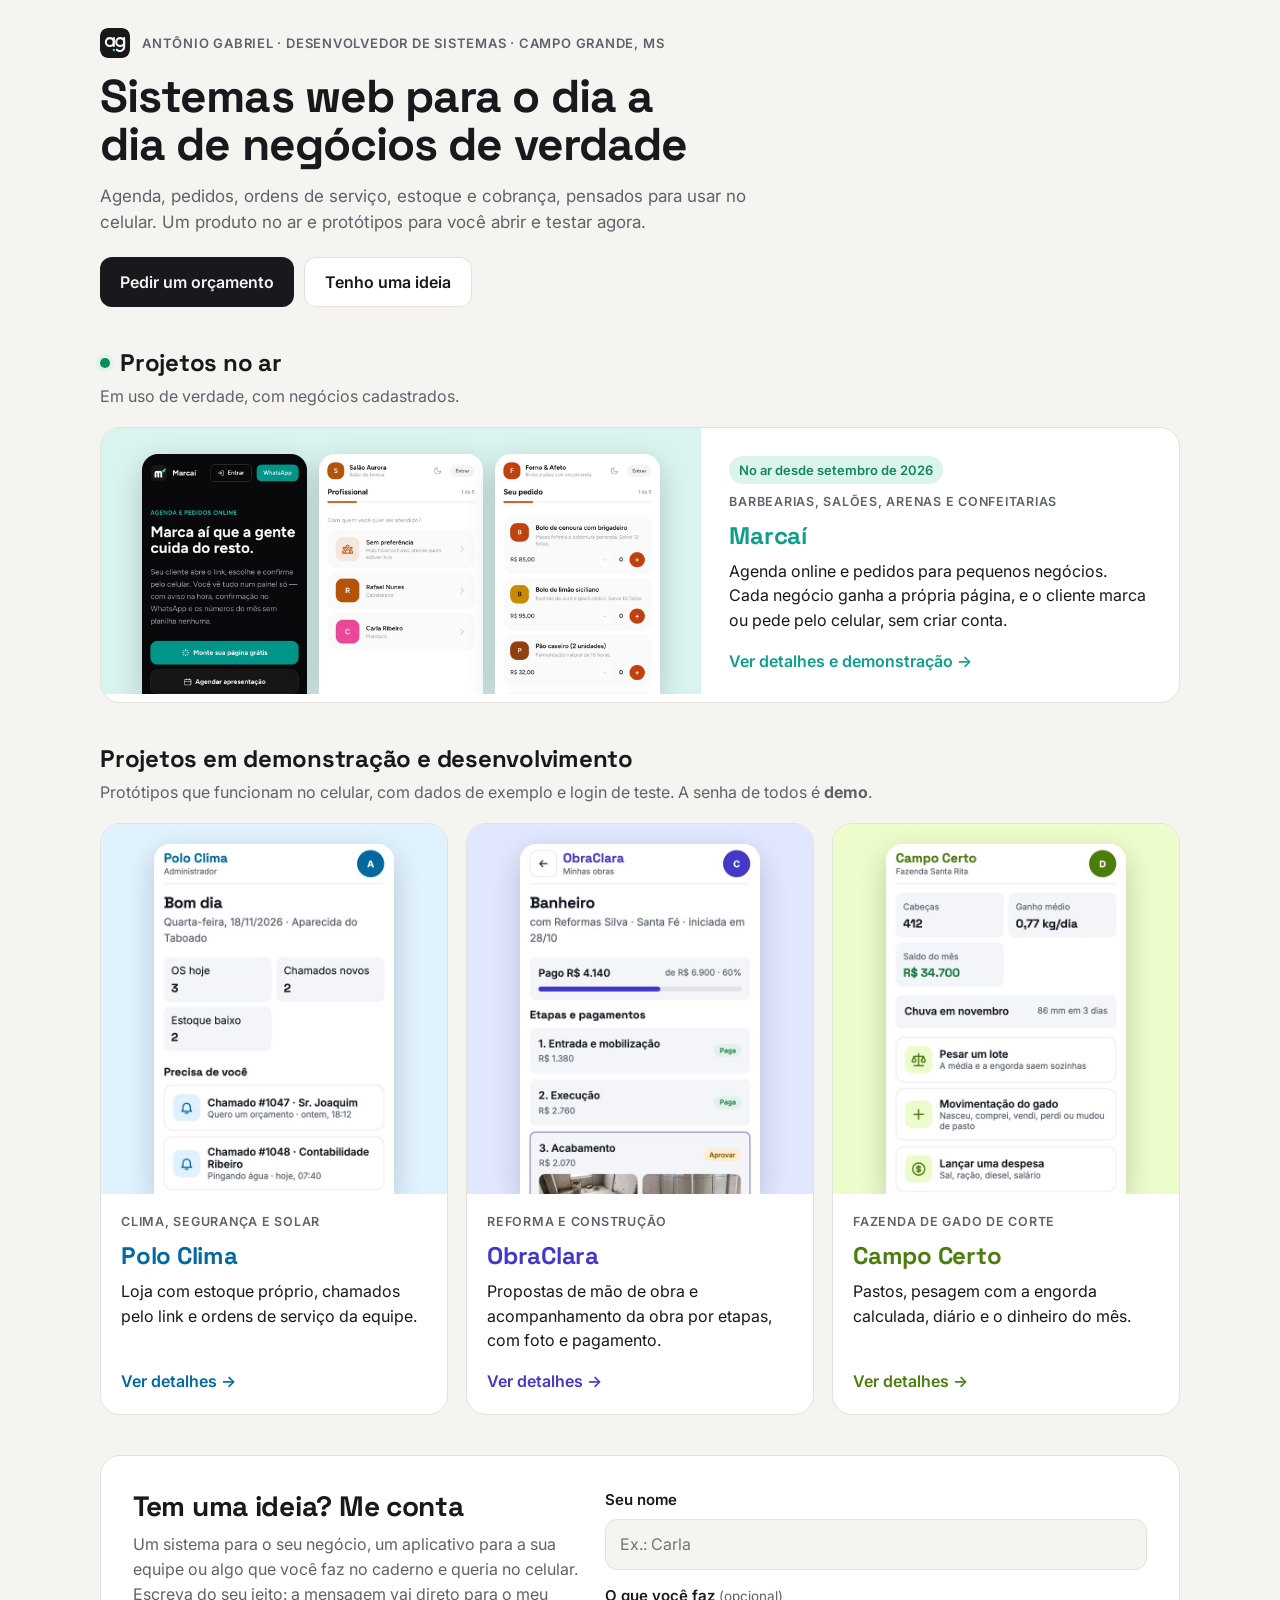
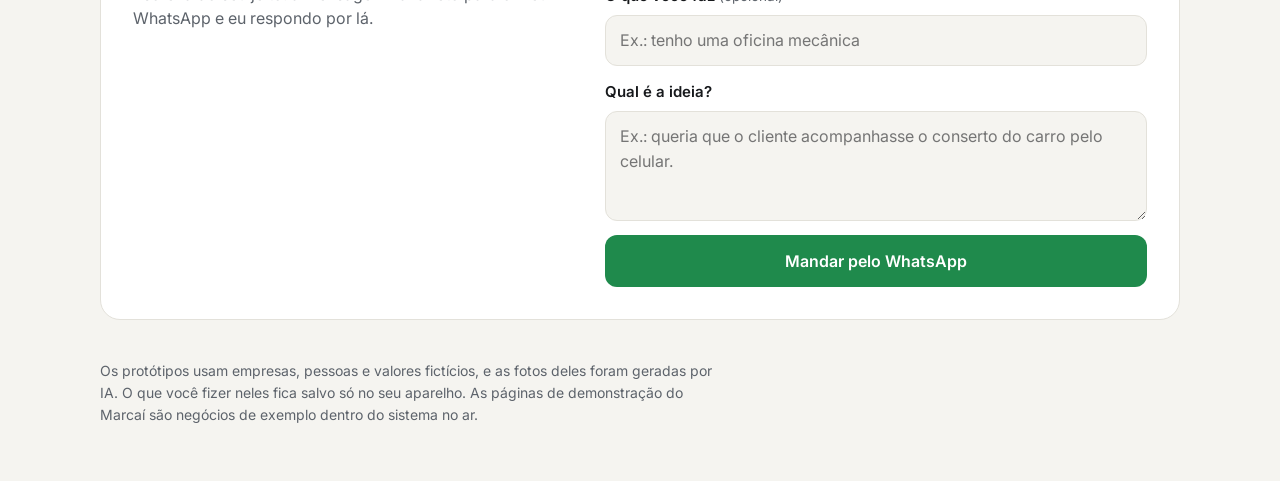
==== commit a16c54bd: "Logo, ícones e animações suaves no portfólio" ====
--- a/index.html
+++ b/index.html
@@ -6,6 +6,9 @@
 <title>Antônio Gabriel · Portfólio</title>
 <meta name="description" content="Sistemas web para negócios: o Marcaí no ar e protótipos para serviços, reforma e fazenda.">
 <meta name="theme-color" content="#f5f4f0">
+<link rel="icon" href="favicon.svg" type="image/svg+xml">
+<link rel="icon" href="favicon-32.png" sizes="32x32" type="image/png">
+<link rel="apple-touch-icon" href="apple-touch-icon.png">
 <link rel="preconnect" href="https://fonts.googleapis.com">
 <link rel="stylesheet" href="https://fonts.googleapis.com/css2?family=Inter:wght@400;500;600;700&family=Space+Grotesk:wght@500;600;700&display=swap">
 <style>
@@ -21,7 +24,8 @@
 body{margin:0;background:var(--bg);color:var(--fg);font:16px/1.55 var(--fb);padding-block:max(28px,env(safe-area-inset-top,0px)) 56px;padding-left:max(16px,env(safe-area-inset-left,0px));padding-right:max(16px,env(safe-area-inset-right,0px))}
 img{max-width:100%;display:block}
 .wrap{max-width:1080px;margin:0 auto;display:flex;flex-direction:column;gap:40px}
-header .eye{font-size:13px;font-weight:600;letter-spacing:.06em;text-transform:uppercase;color:var(--muted);margin:0 0 12px}
+header .eye{font-size:13px;font-weight:600;letter-spacing:.06em;text-transform:uppercase;color:var(--muted);margin:0 0 14px;display:flex;align-items:center;gap:12px;flex-wrap:wrap}
+header .eye img{border-radius:8px;flex:none}
 header h1{font:700 clamp(30px,6vw,46px)/1.05 var(--fd);letter-spacing:-.02em;margin:0;text-wrap:balance;max-width:20ch}
 header p.lead{color:var(--muted);font-size:17px;max-width:60ch;margin:14px 0 0}
 .cta{display:flex;flex-wrap:wrap;gap:10px;margin-top:22px}
@@ -83,12 +87,44 @@
 .send{display:inline-flex;align-items:center;justify-content:center;gap:8px;min-height:52px;padding:12px 20px;border-radius:12px;background:var(--wa);color:#fff;font:600 16px var(--fb);text-decoration:none}
 .err{color:var(--err);font-size:14px;margin:0}
 footer{color:var(--muted);font-size:14px;max-width:70ch}
+@media (prefers-reduced-motion:no-preference){
+html{scroll-behavior:smooth}
+@keyframes rise{from{opacity:0;translate:0 12px}to{opacity:1;translate:0 0}}
+@keyframes fade{from{opacity:0}to{opacity:1}}
+@keyframes pop{from{opacity:0;translate:0 14px;scale:.985}to{opacity:1;translate:0 0;scale:1}}
+@keyframes pulse{0%{box-shadow:0 0 0 0 var(--live-soft)}70%{box-shadow:0 0 0 9px transparent}100%{box-shadow:0 0 0 0 transparent}}
+header>*{animation:rise .8s cubic-bezier(.22,.7,.2,1) both}
+header>:nth-child(2){animation-delay:.08s}
+header>:nth-child(3){animation-delay:.16s}
+header>:nth-child(4){animation-delay:.24s}
+section>h2,section>p.sub{animation:rise .8s cubic-bezier(.22,.7,.2,1) .3s both}
+.card,.idea{animation:rise .9s cubic-bezier(.22,.7,.2,1) .38s both}
+.grid.three .card:nth-child(2){animation-delay:.46s}
+.grid.three .card:nth-child(3){animation-delay:.54s}
+@supports (animation-timeline:view()){
+section>h2,section>p.sub,.card,.idea,.grid.three .card:nth-child(n){animation:rise linear both;animation-timeline:view();animation-range:entry 0% entry 55%;animation-delay:0s}
+}
+.dot{animation:pulse 2.6s ease-out infinite}
+.card{transition:transform .45s cubic-bezier(.22,.7,.2,1),box-shadow .45s ease,border-color .3s ease}
+.card:hover{transform:translateY(-3px);box-shadow:0 18px 40px rgba(20,24,30,.08)}
+.card .shot img{transition:transform .7s cubic-bezier(.22,.7,.2,1)}
+.card:hover .shot img{transform:translateY(-8px)}
+.more{transition:gap .3s ease}
+.card:hover .more,.card:focus-visible .more{gap:11px}
+.cta a,.links a,.send,.x{transition:transform .25s ease,box-shadow .25s ease,background-color .25s ease}
+.cta a:hover,.links a:hover,.send:hover{transform:translateY(-1px);box-shadow:0 8px 20px rgba(20,24,30,.1)}
+dialog[open]{animation:pop .32s cubic-bezier(.22,.7,.2,1)}
+dialog[open]::backdrop{animation:fade .32s ease}
+.gal figure{animation:rise .5s cubic-bezier(.22,.7,.2,1) both}
+.gal figure:nth-child(2){animation-delay:.06s}
+.gal figure:nth-child(3){animation-delay:.12s}
+}
 </style>
 </head>
 <body>
 <div class="wrap">
 <header>
-<p class="eye">Antônio Gabriel · desenvolvedor de sistemas · Campo Grande, MS</p>
+<p class="eye"><img src="favicon.svg" alt="" width="30" height="30">Antônio Gabriel · desenvolvedor de sistemas · Campo Grande, MS</p>
 <h1>Sistemas web para o dia a dia de negócios de verdade</h1>
 <p class="lead">Agenda, pedidos, ordens de serviço, estoque e cobrança, pensados para usar no celular. Um produto no ar e protótipos para você abrir e testar agora.</p>
 <div class="cta"><a class="go" href="https://wa.me/5567996605633?text=Ol%C3%A1%2C%20Ant%C3%B4nio!%20Vi%20seu%20portf%C3%B3lio%20e%20quero%20pedir%20um%20or%C3%A7amento." target="_blank" rel="noopener">Pedir um orçamento</a><a class="soft" href="#ideia">Tenho uma ideia</a></div>
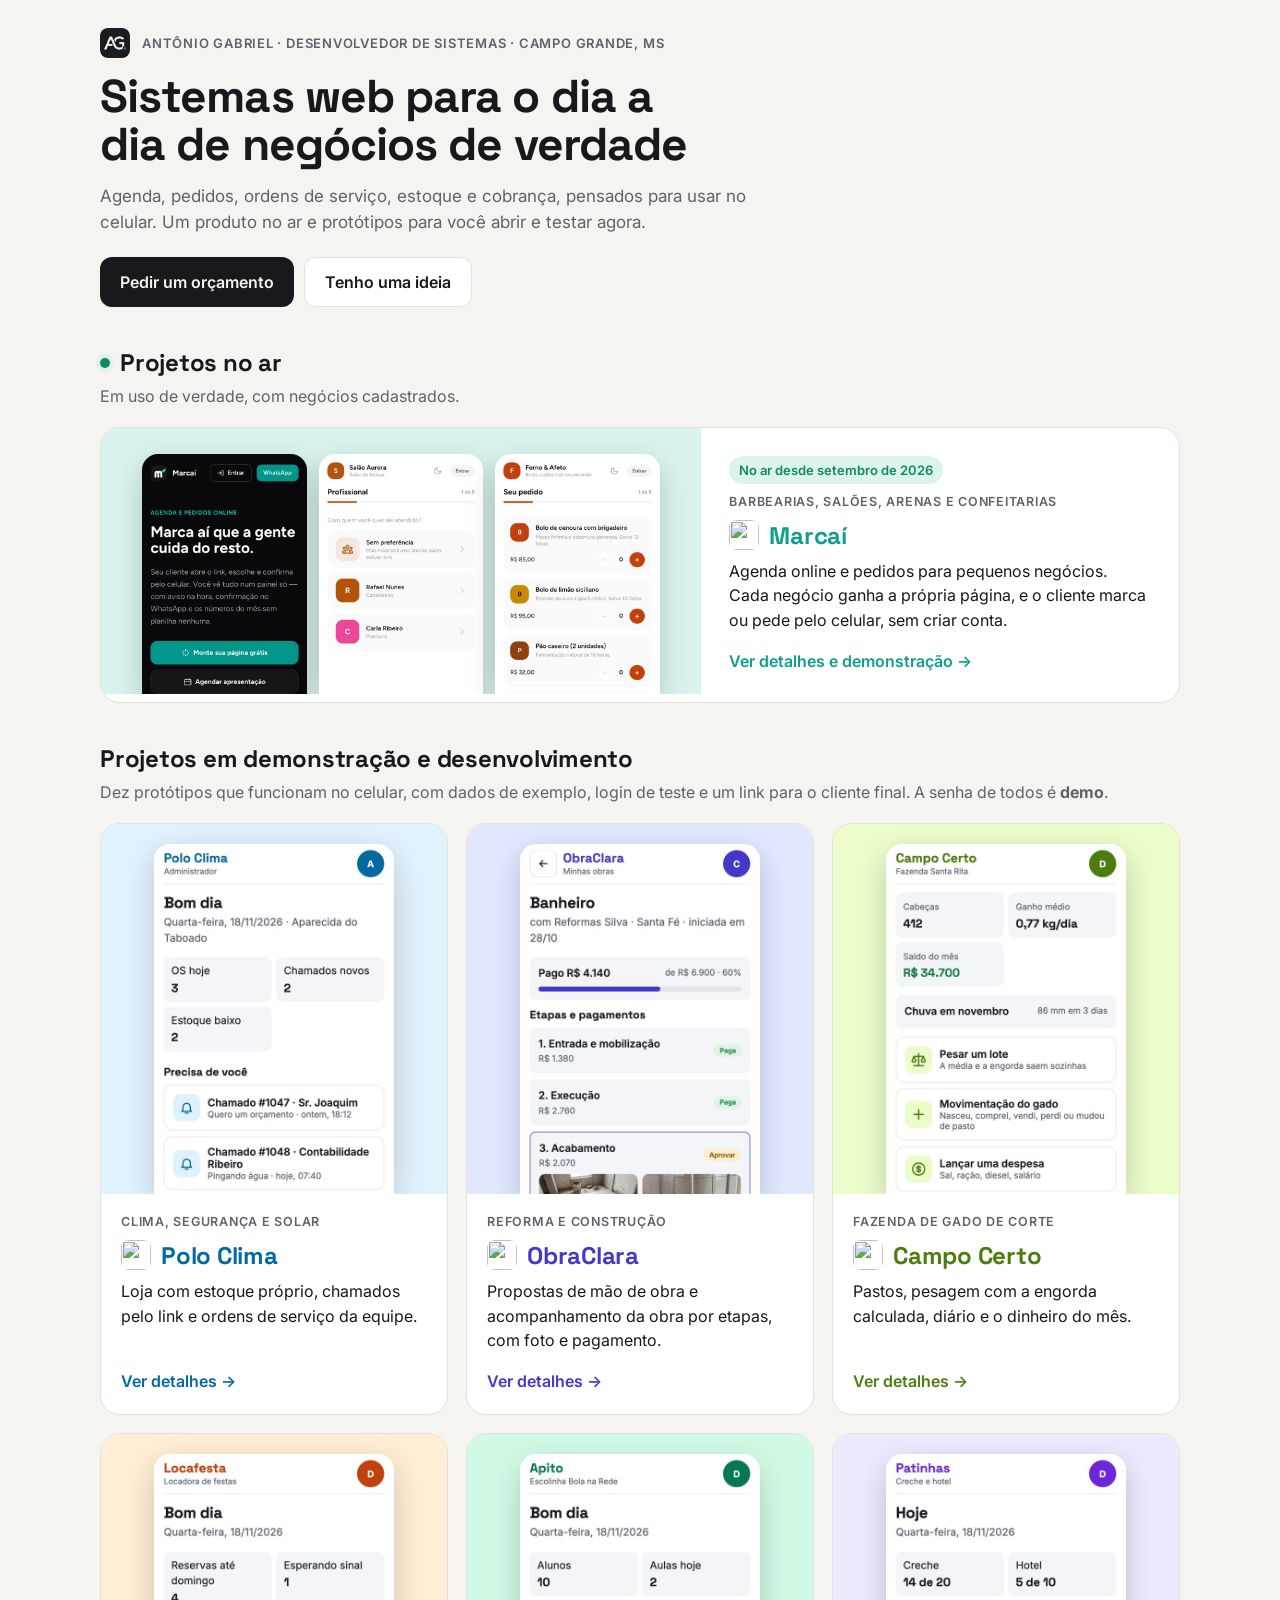
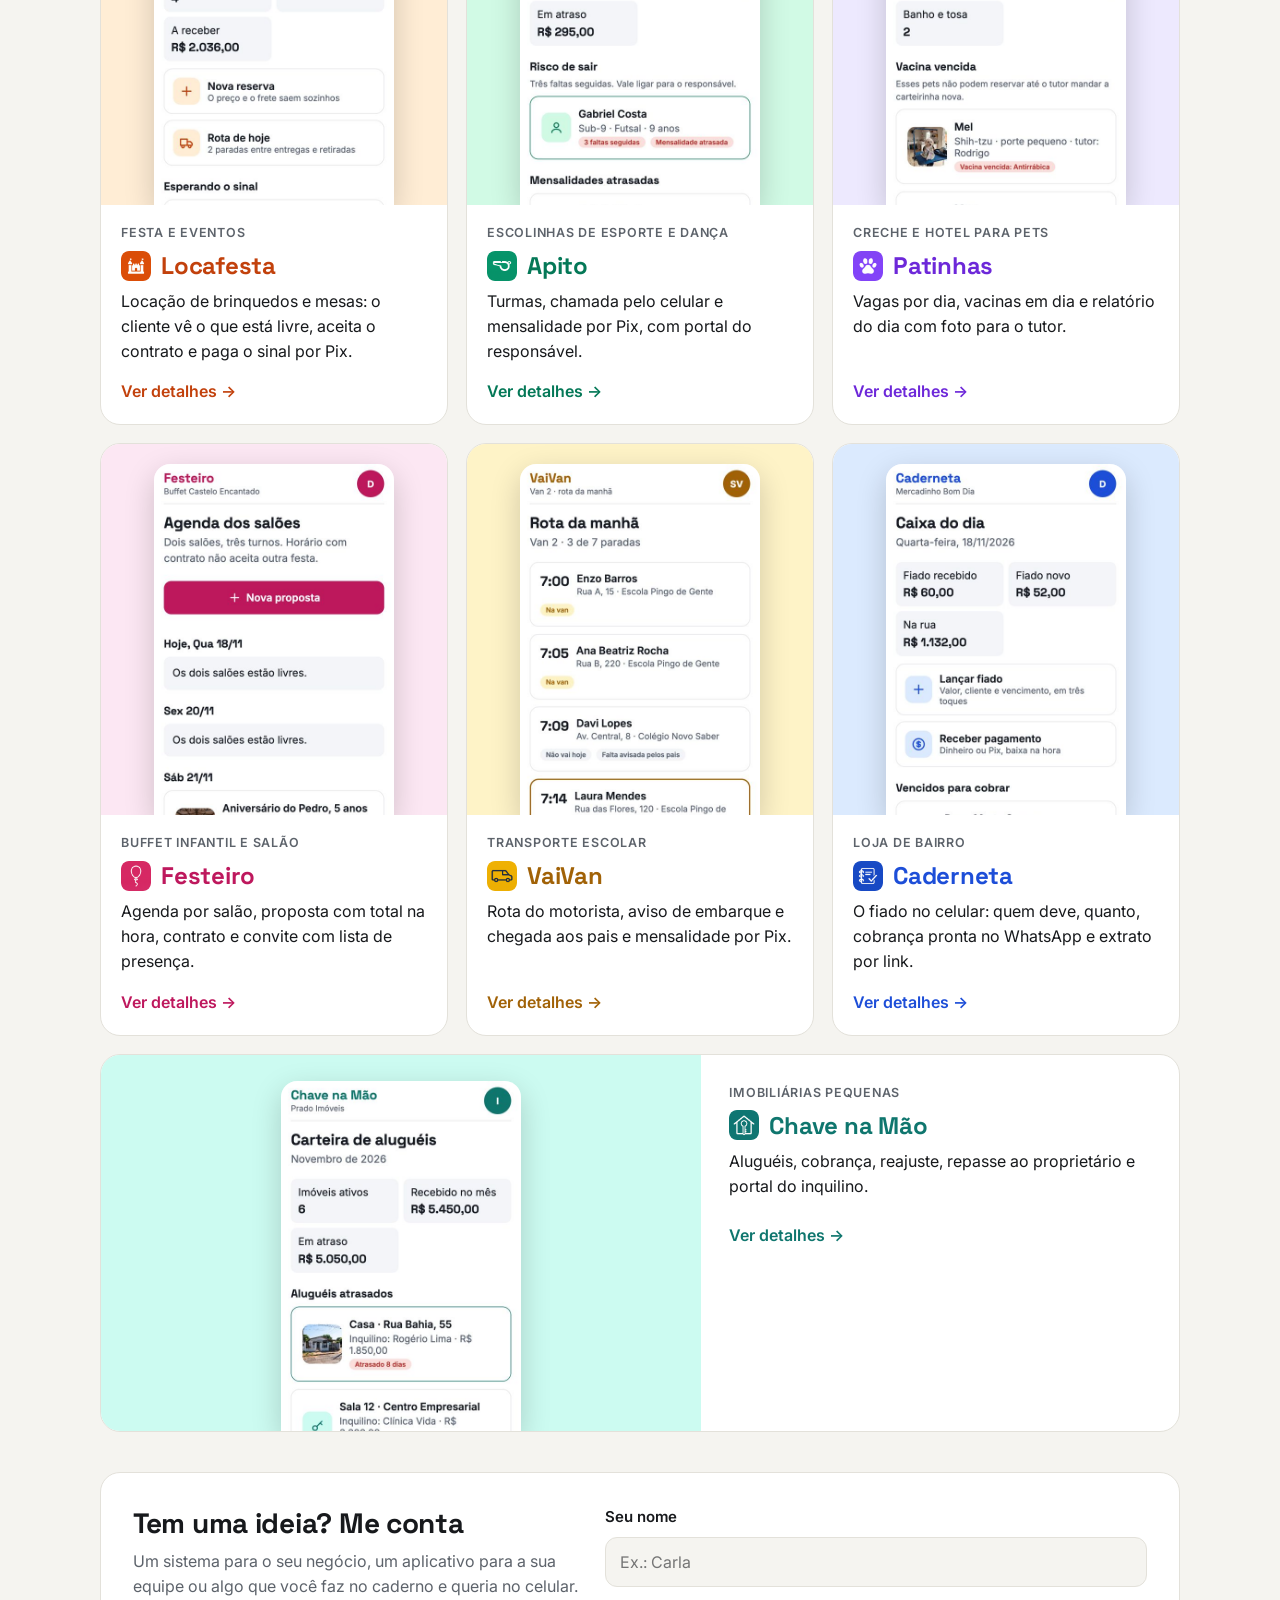
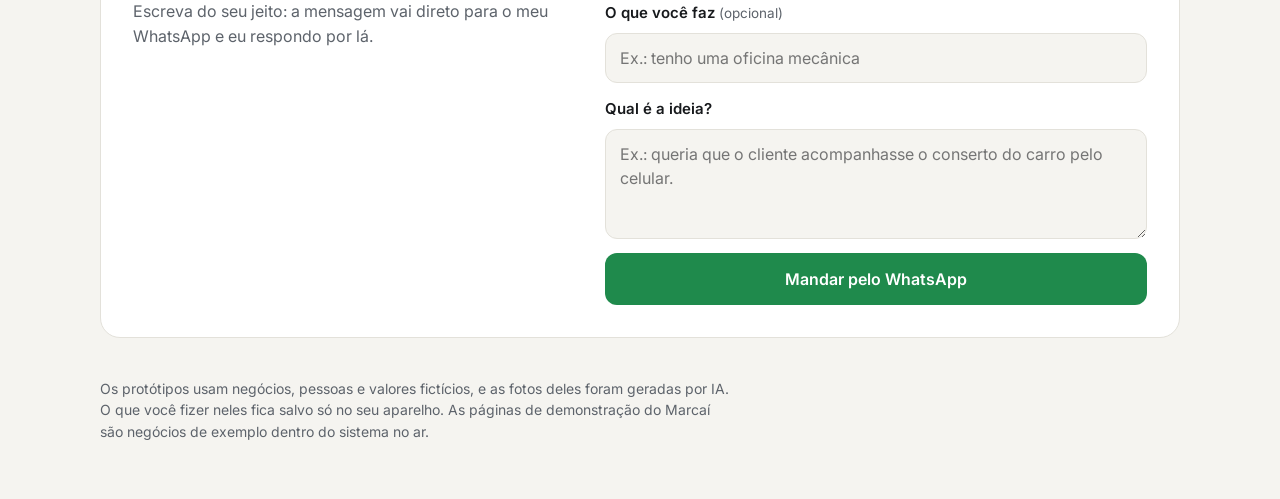
==== commit 2c62874d: "Logo AG novo e sete protótipos novos no portfólio: Locafesta, Apito, Patinhas, Festeiro, VaiVan, Cad" ====
--- a/index.html
+++ b/index.html
@@ -6,7 +6,7 @@
 <title>Antônio Gabriel · Portfólio</title>
 <meta name="description" content="Sistemas web para negócios: o Marcaí no ar e protótipos para serviços, reforma e fazenda.">
 <meta name="theme-color" content="#f5f4f0">
-<link rel="icon" href="favicon.svg" type="image/svg+xml">
+<link rel="icon" href="favicon-64.png" sizes="64x64" type="image/png">
 <link rel="icon" href="favicon-32.png" sizes="32x32" type="image/png">
 <link rel="apple-touch-icon" href="apple-touch-icon.png">
 <link rel="preconnect" href="https://fonts.googleapis.com">
@@ -14,11 +14,11 @@
 <style>
 :root{--bg:#f5f4f0;--surface:#ffffff;--fg:#17191c;--muted:#5d636b;--line:#e3e1da;--chip:#ecebe5;--live:#0f8a5f;--live-soft:#dcf4ea;
 --marcai:#0e9f8a;--marcai-soft:#d9f3ee;--polo:#0369a1;--polo-soft:#e0f2fe;--obra:#4338ca;--obra-soft:#e0e7ff;--campo:#4d7c0f;--campo-soft:#ecfccb;--wa:#1f8a4c;--err:#b42e28;
---fd:'Space Grotesk',system-ui,sans-serif;--fb:'Inter',system-ui,sans-serif}
+--locafesta:#c2410c;--locafesta-soft:#ffedd5;--apito:#047857;--apito-soft:#d1fae5;--patinhas:#6d28d9;--patinhas-soft:#ede9fe;--festeiro:#be185d;--festeiro-soft:#fce7f3;--vaivan:#a16207;--vaivan-soft:#fef3c7;--caderneta:#1d4ed8;--caderneta-soft:#dbeafe;--chave:#0f766e;--chave-soft:#ccfbf1;--fd:'Space Grotesk',system-ui,sans-serif;--fb:'Inter',system-ui,sans-serif}
 @media (prefers-color-scheme:dark){:root:not([data-theme="light"]){--bg:#111316;--surface:#1a1d21;--fg:#eef0f3;--muted:#a2a8b1;--line:#2b2f35;--chip:#252930;--live:#4fd1a0;--live-soft:#12352a;
---marcai:#4fd1c0;--marcai-soft:#10322d;--polo:#7dd3fc;--polo-soft:#0c2a3d;--obra:#a5b4fc;--obra-soft:#232552;--campo:#a3e635;--campo-soft:#26360f;--err:#f08a84;color-scheme:dark}}
+--marcai:#4fd1c0;--marcai-soft:#10322d;--polo:#7dd3fc;--polo-soft:#0c2a3d;--obra:#a5b4fc;--obra-soft:#232552;--campo:#a3e635;--campo-soft:#26360f;--locafesta:#fdba74;--locafesta-soft:#3a1a0c;--apito:#6ee7b7;--apito-soft:#0f2e24;--patinhas:#c4b5fd;--patinhas-soft:#261a45;--festeiro:#f9a8d4;--festeiro-soft:#3b1428;--vaivan:#fcd34d;--vaivan-soft:#352a0c;--caderneta:#93c5fd;--caderneta-soft:#16213f;--chave:#5eead4;--chave-soft:#0f2d2a;--err:#f08a84;color-scheme:dark}}
 :root[data-theme="dark"]{--bg:#111316;--surface:#1a1d21;--fg:#eef0f3;--muted:#a2a8b1;--line:#2b2f35;--chip:#252930;--live:#4fd1a0;--live-soft:#12352a;
---marcai:#4fd1c0;--marcai-soft:#10322d;--polo:#7dd3fc;--polo-soft:#0c2a3d;--obra:#a5b4fc;--obra-soft:#232552;--campo:#a3e635;--campo-soft:#26360f;--err:#f08a84;color-scheme:dark}
+--marcai:#4fd1c0;--marcai-soft:#10322d;--polo:#7dd3fc;--polo-soft:#0c2a3d;--obra:#a5b4fc;--obra-soft:#232552;--campo:#a3e635;--campo-soft:#26360f;--locafesta:#fdba74;--locafesta-soft:#3a1a0c;--apito:#6ee7b7;--apito-soft:#0f2e24;--patinhas:#c4b5fd;--patinhas-soft:#261a45;--festeiro:#f9a8d4;--festeiro-soft:#3b1428;--vaivan:#fcd34d;--vaivan-soft:#352a0c;--caderneta:#93c5fd;--caderneta-soft:#16213f;--chave:#5eead4;--chave-soft:#0f2d2a;--err:#f08a84;color-scheme:dark}
 *{box-sizing:border-box}
 html{-webkit-text-size-adjust:100%}
 body{margin:0;background:var(--bg);color:var(--fg);font:16px/1.55 var(--fb);padding-block:max(28px,env(safe-area-inset-top,0px)) 56px;padding-left:max(16px,env(safe-area-inset-left,0px));padding-right:max(16px,env(safe-area-inset-right,0px))}
@@ -43,6 +43,17 @@
 .card.marcai{--a:var(--marcai);--s:var(--marcai-soft)}
 .card.obra{--a:var(--obra);--s:var(--obra-soft)}
 .card.campo{--a:var(--campo);--s:var(--campo-soft)}
+.card.locafesta{--a:var(--locafesta);--s:var(--locafesta-soft)}
+.card.apito{--a:var(--apito);--s:var(--apito-soft)}
+.card.patinhas{--a:var(--patinhas);--s:var(--patinhas-soft)}
+.card.festeiro{--a:var(--festeiro);--s:var(--festeiro-soft)}
+.card.vaivan{--a:var(--vaivan);--s:var(--vaivan-soft)}
+.card.caderneta{--a:var(--caderneta);--s:var(--caderneta-soft)}
+.card.chave{--a:var(--chave);--s:var(--chave-soft)}
+.body h3{display:flex;align-items:center;gap:10px}
+.body h3 img{width:30px;height:30px;border-radius:8px;flex:none}
+.mh h2{display:flex;align-items:center;gap:10px}
+.mh h2 img{width:32px;height:32px;border-radius:9px}
 .shot{background:var(--s);padding:20px 20px 0;display:flex;justify-content:center;gap:12px;overflow:hidden}
 .shot img{width:min(100%,240px);border-radius:16px 16px 0 0;box-shadow:0 10px 30px rgba(0,0,0,.18);aspect-ratio:520/760;object-fit:cover;object-position:top}
 .body{padding:18px 20px 20px;display:flex;flex-direction:column;gap:8px;flex:1}
@@ -52,6 +63,7 @@
 .more{margin-top:auto;padding-top:8px;font-weight:600;color:var(--a);display:inline-flex;align-items:center;gap:6px}
 .card.wide .shot img{width:min(30%,220px)}
 @media (min-width:760px){.card.wide{flex-direction:row}.card.wide .shot{flex:1.3;padding:26px 26px 0;align-items:flex-end}.card.wide .body{flex:1;padding:28px;justify-content:center}}
+@media (min-width:760px){.grid.three>.card:last-child:nth-child(3n+1){grid-column:1/-1;flex-direction:row}.grid.three>.card:last-child:nth-child(3n+1) .shot{flex:1.3;padding:26px 26px 0;align-items:flex-end}.grid.three>.card:last-child:nth-child(3n+1) .body{flex:1;padding:28px;justify-content:center}.grid.three>.card:last-child:nth-child(3n+1) .more{margin-top:8px}}
 @media (max-width:759px){.card.wide .shot img:nth-child(n+2){display:none}.card.wide .shot img{width:min(100%,240px)}}
 .live{display:inline-flex;align-items:center;gap:6px;align-self:flex-start;background:var(--live-soft);color:var(--live);font-size:13px;font-weight:600;padding:4px 10px;border-radius:999px}
 dialog{border:0;padding:0;border-radius:20px;width:min(640px,calc(100vw - 24px));max-height:calc(100dvh - 32px);background:var(--surface);color:var(--fg);box-shadow:0 24px 70px rgba(0,0,0,.35)}
@@ -124,7 +136,7 @@
 <body>
 <div class="wrap">
 <header>
-<p class="eye"><img src="favicon.svg" alt="" width="30" height="30">Antônio Gabriel · desenvolvedor de sistemas · Campo Grande, MS</p>
+<p class="eye"><img src="icon-192.png" alt="" width="30" height="30">Antônio Gabriel · desenvolvedor de sistemas · Campo Grande, MS</p>
 <h1>Sistemas web para o dia a dia de negócios de verdade</h1>
 <p class="lead">Agenda, pedidos, ordens de serviço, estoque e cobrança, pensados para usar no celular. Um produto no ar e protótipos para você abrir e testar agora.</p>
 <div class="cta"><a class="go" href="https://wa.me/5567996605633?text=Ol%C3%A1%2C%20Ant%C3%B4nio!%20Vi%20seu%20portf%C3%B3lio%20e%20quero%20pedir%20um%20or%C3%A7amento." target="_blank" rel="noopener">Pedir um orçamento</a><a class="soft" href="#ideia">Tenho uma ideia</a></div>
@@ -136,26 +148,54 @@
 <div class="grid">
 <button type="button" class="card marcai wide" data-p="marcai" aria-haspopup="dialog">
 <div class="shot"><img src="img/m_land.jpg" alt="Página inicial do Marcaí" loading="lazy"><img src="img/m_salao.jpg" alt="Agendamento no Salão Aurora pelo Marcaí" loading="lazy"><img src="img/m_forno.jpg" alt="Pedido na Forno &amp; Afeto pelo Marcaí" loading="lazy"></div>
-<div class="body"><span class="live">No ar desde setembro de 2026</span><div class="who">Barbearias, salões, arenas e confeitarias</div><h3>Marcaí</h3><p>Agenda online e pedidos para pequenos negócios. Cada negócio ganha a própria página, e o cliente marca ou pede pelo celular, sem criar conta.</p><span class="more">Ver detalhes e demonstração →</span></div>
+<div class="body"><span class="live">No ar desde setembro de 2026</span><div class="who">Barbearias, salões, arenas e confeitarias</div><h3><img src="https://marcaionline.com.br/app-icon-192.png" alt="">Marcaí</h3><p>Agenda online e pedidos para pequenos negócios. Cada negócio ganha a própria página, e o cliente marca ou pede pelo celular, sem criar conta.</p><span class="more">Ver detalhes e demonstração →</span></div>
 </button>
 </div>
 </section>
 
 <section aria-labelledby="s-demo">
 <h2 id="s-demo">Projetos em demonstração e desenvolvimento</h2>
-<p class="sub">Protótipos que funcionam no celular, com dados de exemplo e login de teste. A senha de todos é <b>demo</b>.</p>
+<p class="sub">Dez protótipos que funcionam no celular, com dados de exemplo, login de teste e um link para o cliente final. A senha de todos é <b>demo</b>.</p>
 <div class="grid three">
 <button type="button" class="card" data-p="polo" aria-haspopup="dialog">
 <div class="shot"><img src="img/polo.jpg" alt="Tela inicial do Polo Clima" loading="lazy"></div>
-<div class="body"><div class="who">Clima, segurança e solar</div><h3>Polo Clima</h3><p>Loja com estoque próprio, chamados pelo link e ordens de serviço da equipe.</p><span class="more">Ver detalhes →</span></div>
+<div class="body"><div class="who">Clima, segurança e solar</div><h3><img src="https://agabrielr.github.io/polo-clima/icon-192.png" alt="">Polo Clima</h3><p>Loja com estoque próprio, chamados pelo link e ordens de serviço da equipe.</p><span class="more">Ver detalhes →</span></div>
 </button>
 <button type="button" class="card obra" data-p="obra" aria-haspopup="dialog">
 <div class="shot"><img src="img/obra.jpg" alt="Obra de banheiro no ObraClara" loading="lazy"></div>
-<div class="body"><div class="who">Reforma e construção</div><h3>ObraClara</h3><p>Propostas de mão de obra e acompanhamento da obra por etapas, com foto e pagamento.</p><span class="more">Ver detalhes →</span></div>
+<div class="body"><div class="who">Reforma e construção</div><h3><img src="https://agabrielr.github.io/obraclara/icon-192.png" alt="">ObraClara</h3><p>Propostas de mão de obra e acompanhamento da obra por etapas, com foto e pagamento.</p><span class="more">Ver detalhes →</span></div>
 </button>
 <button type="button" class="card campo" data-p="campo" aria-haspopup="dialog">
 <div class="shot"><img src="img/campo.jpg" alt="Painel do Campo Certo" loading="lazy"></div>
-<div class="body"><div class="who">Fazenda de gado de corte</div><h3>Campo Certo</h3><p>Pastos, pesagem com a engorda calculada, diário e o dinheiro do mês.</p><span class="more">Ver detalhes →</span></div>
+<div class="body"><div class="who">Fazenda de gado de corte</div><h3><img src="https://agabrielr.github.io/campo-certo/icon-192.png" alt="">Campo Certo</h3><p>Pastos, pesagem com a engorda calculada, diário e o dinheiro do mês.</p><span class="more">Ver detalhes →</span></div>
+</button>
+<button type="button" class="card locafesta" data-p="locafesta" aria-haspopup="dialog">
+<div class="shot"><img src="img/locafesta.jpg" alt="Tela do Locafesta" loading="lazy"></div>
+<div class="body"><div class="who">Festa e eventos</div><h3><img src="locafesta/icon-192.png" alt="">Locafesta</h3><p>Locação de brinquedos e mesas: o cliente vê o que está livre, aceita o contrato e paga o sinal por Pix.</p><span class="more">Ver detalhes →</span></div>
+</button>
+<button type="button" class="card apito" data-p="apito" aria-haspopup="dialog">
+<div class="shot"><img src="img/apito.jpg" alt="Tela do Apito" loading="lazy"></div>
+<div class="body"><div class="who">Escolinhas de esporte e dança</div><h3><img src="apito/icon-192.png" alt="">Apito</h3><p>Turmas, chamada pelo celular e mensalidade por Pix, com portal do responsável.</p><span class="more">Ver detalhes →</span></div>
+</button>
+<button type="button" class="card patinhas" data-p="patinhas" aria-haspopup="dialog">
+<div class="shot"><img src="img/patinhas.jpg" alt="Tela do Patinhas" loading="lazy"></div>
+<div class="body"><div class="who">Creche e hotel para pets</div><h3><img src="patinhas/icon-192.png" alt="">Patinhas</h3><p>Vagas por dia, vacinas em dia e relatório do dia com foto para o tutor.</p><span class="more">Ver detalhes →</span></div>
+</button>
+<button type="button" class="card festeiro" data-p="festeiro" aria-haspopup="dialog">
+<div class="shot"><img src="img/festeiro.jpg" alt="Tela do Festeiro" loading="lazy"></div>
+<div class="body"><div class="who">Buffet infantil e salão</div><h3><img src="festeiro/icon-192.png" alt="">Festeiro</h3><p>Agenda por salão, proposta com total na hora, contrato e convite com lista de presença.</p><span class="more">Ver detalhes →</span></div>
+</button>
+<button type="button" class="card vaivan" data-p="vaivan" aria-haspopup="dialog">
+<div class="shot"><img src="img/vaivan.jpg" alt="Tela do VaiVan" loading="lazy"></div>
+<div class="body"><div class="who">Transporte escolar</div><h3><img src="vaivan/icon-192.png" alt="">VaiVan</h3><p>Rota do motorista, aviso de embarque e chegada aos pais e mensalidade por Pix.</p><span class="more">Ver detalhes →</span></div>
+</button>
+<button type="button" class="card caderneta" data-p="caderneta" aria-haspopup="dialog">
+<div class="shot"><img src="img/caderneta.jpg" alt="Tela do Caderneta" loading="lazy"></div>
+<div class="body"><div class="who">Loja de bairro</div><h3><img src="caderneta/icon-192.png" alt="">Caderneta</h3><p>O fiado no celular: quem deve, quanto, cobrança pronta no WhatsApp e extrato por link.</p><span class="more">Ver detalhes →</span></div>
+</button>
+<button type="button" class="card chave" data-p="chave" aria-haspopup="dialog">
+<div class="shot"><img src="img/chave.jpg" alt="Tela do Chave na Mão" loading="lazy"></div>
+<div class="body"><div class="who">Imobiliárias pequenas</div><h3><img src="chave/icon-192.png" alt="">Chave na Mão</h3><p>Aluguéis, cobrança, reajuste, repasse ao proprietário e portal do inquilino.</p><span class="more">Ver detalhes →</span></div>
 </button>
 </div>
 </section>
@@ -171,7 +211,7 @@
 </form>
 </section>
 
-<footer>Os protótipos usam empresas, pessoas e valores fictícios, e as fotos deles foram geradas por IA. O que você fizer neles fica salvo só no seu aparelho. As páginas de demonstração do Marcaí são negócios de exemplo dentro do sistema no ar.</footer>
+<footer>Os protótipos usam negócios, pessoas e valores fictícios, e as fotos deles foram geradas por IA. O que você fizer neles fica salvo só no seu aparelho. As páginas de demonstração do Marcaí são negócios de exemplo dentro do sistema no ar.</footer>
 </div>
 
 <dialog id="m" aria-labelledby="mt"><div class="mh"><h2 id="mt"></h2><button type="button" class="x" id="mx" aria-label="Fechar">×</button></div><div class="mb" id="mb"></div></dialog>
@@ -179,29 +219,36 @@
 <script>
 (function(){
 var P={
-marcai:{a:"marcai",name:"Marcaí",tag:"No ar desde setembro de 2026",desc:"Plataforma de agendamentos e pedidos para pequenos negócios. Cada negócio ganha o próprio endereço, com a sua marca, seus serviços e a sua agenda. O cliente marca ou pede pelo celular, sem criar conta e sem baixar aplicativo.",
+marcai:{a:"marcai",ico:"https://marcaionline.com.br/app-icon-192.png",name:"Marcaí",tag:"No ar desde setembro de 2026",desc:"Plataforma de agendamentos e pedidos para pequenos negócios. Cada negócio ganha o próprio endereço, com a sua marca, seus serviços e a sua agenda. O cliente marca ou pede pelo celular, sem criar conta e sem baixar aplicativo.",
 shots:[["m_land","Site do Marcaí"],["m_salao","Agendamento · Salão Aurora"],["m_forno","Pedido · Forno & Afeto"]],
 feats:["Agenda que não deixa dois clientes pegarem o mesmo horário","Modo pedidos para confeitarias e lanchonetes","Orçamento com sinal, Pix e cobrança recorrente pelo Mercado Pago","Aviso na hora, confirmação no WhatsApp e números do mês no painel","Equipe com acesso próprio, clientes e avaliações"],
 stack:["Laravel 12","PHP 8.4","Vue 3","Inertia.js","Tailwind CSS 4","MySQL 8","Valkey","Laravel Reverb","Docker","890+ testes"],
 links:[["pri","https://marcaionline.com.br/","Abrir o site do Marcaí"],["sec","https://salao-aurora.marcaionline.com.br/","Demonstração: agendar no Salão Aurora"],["sec","https://forno-e-afeto.marcaionline.com.br/","Demonstração: pedir na Forno & Afeto"]]},
-polo:{a:"polo",name:"Polo Clima",tag:"Protótipo",desc:"Para empresas que vendem, instalam e fazem manutenção de ar-condicionado, cerca elétrica, câmeras e energia solar. Um catálogo único com estoque e preços alimenta a loja, os chamados e as ordens de serviço.",
+polo:{a:"polo",ico:"https://agabrielr.github.io/polo-clima/icon-192.png",name:"Polo Clima",tag:"Protótipo",desc:"Para empresas que vendem, instalam e fazem manutenção de ar-condicionado, cerca elétrica, câmeras e energia solar. Um catálogo único com estoque e preços alimenta a loja, os chamados e as ordens de serviço.",
 shots:[["polo","Início da empresa"]],
 feats:["Loja para o cliente com estoque e preço da empresa","Chamados pelo link, com foto, que viram ordem de serviço","OS com checklist, fotos e baixa automática no estoque","Equipe com agenda, nota dos clientes e comissão","Renda do mês, a receber e o que sobrou","Cliente acompanha o serviço pelo número da OS"],
 acc:"Entre como <code>admin</code>, <code>diego</code> ou <code>wesley</code>",
 links:[["pri","https://agabrielr.github.io/polo-clima/","Abrir o protótipo"],["sec","https://agabrielr.github.io/polo-clima/?loja","Ver a loja como cliente"],["sec","https://agabrielr.github.io/polo-clima/?os=2032","Acompanhar um serviço"]]},
-obra:{a:"obra",name:"ObraClara",tag:"Protótipo",desc:"Quem vai reformar descreve a obra e recebe propostas de mão de obra, sem um empreiteiro ver o preço do outro. Depois de contratar, acompanha a obra por etapas, com foto e pagamento de cada uma.",
+obra:{a:"obra",ico:"https://agabrielr.github.io/obraclara/icon-192.png",name:"ObraClara",tag:"Protótipo",desc:"Quem vai reformar descreve a obra e recebe propostas de mão de obra, sem um empreiteiro ver o preço do outro. Depois de contratar, acompanha a obra por etapas, com foto e pagamento de cada uma.",
 shots:[["obra","Obra do cliente"]],
 feats:["Propostas de vários empreiteiros, comparadas lado a lado","Pedido direto para um empreiteiro conhecido","O empreiteiro responde pelo link, sem cadastro","Contrato, etapas pagas uma a uma e diário com fotos","Abas do empreiteiro: em andamento, na região e para você"],
 acc:"Entre como <code>cliente</code> ou <code>silva</code> (empreiteiro)",
 links:[["pri","https://agabrielr.github.io/obraclara/","Abrir o protótipo"],["sec","https://agabrielr.github.io/obraclara/?pedido=d1","Ver um pedido como empreiteiro"]]},
-campo:{a:"campo",name:"Campo Certo",tag:"Protótipo",desc:"O dia a dia da fazenda de gado de corte no celular, pensado para quem não gosta de planilha: pastos e lotes, pesagem com a engorda calculada, diário com fotos e chuva, tarefas de vacina e o dinheiro do mês.",
+locafesta:{a:"locafesta",ico:"locafesta/icon-192.png",name:"Locafesta",tag:"Protótipo",desc:"Para quem aluga pula-pula, castelo inflável, mesas, tenda e som. O sistema sabe o que está livre em cada data, calcula o frete pelo bairro, manda o contrato e trava a data com o sinal por Pix. No dia, o entregador tem a rota em ordem.",shots:[["locafesta","Painel"],["locafesta_pub","Link do cliente"]],feats:["Disponibilidade de cada item por data", "Total com frete por bairro, na hora", "Contrato aceito pelo link e sinal por Pix", "Rota de entregas e retiradas do dia", "Acesso do entregador só com a rota"],acc:"Entre como <code>dono</code> ou <code>entregador</code>",links:[["pri", "https://agabrielr.github.io/locafesta/", "Abrir o protótipo"], ["sec", "https://agabrielr.github.io/locafesta/?reserva=r2", "Ver a reserva como cliente"]]},
+apito:{a:"apito",ico:"apito/icon-192.png",name:"Apito",tag:"Protótipo",desc:"Para escolinhas de futsal, vôlei, natação e ballet. Turmas com vagas e professor, matrícula com aula experimental e desconto de irmão, chamada em dois toques e mensalidade que baixa sozinha quando o Pix cai.",shots:[["apito","Painel"],["apito_pub","Link do cliente"]],feats:["Chamada pelo celular, por turma", "Alerta de aluno com três faltas seguidas", "Mensalidade por Pix e cobrança pronta", "Portal do responsável com frequência e Pix", "Professor vê só as turmas dele"],acc:"Entre como <code>dono</code> ou <code>bruno</code> (professor)",links:[["pri", "https://agabrielr.github.io/apito/", "Abrir o protótipo"], ["sec", "https://agabrielr.github.io/apito/?aluno=a4", "Ver o portal do responsável"]]},
+patinhas:{a:"patinhas",ico:"patinhas/icon-192.png",name:"Patinhas",tag:"Protótipo",desc:"Para creche, hotel e banho e tosa de pets. Ocupação por dia, ficha do pet com alergias e vacinas, check-in e check-out e um relatório do dia com foto, que vai para o tutor por WhatsApp.",shots:[["patinhas","Painel"],["patinhas_pub","Link do cliente"]],feats:["Vagas de creche e hotel por dia", "Vacina vencida bloqueia a reserva", "Relatório do dia com foto para o tutor", "Agenda de banho e tosa por porte", "Equipe sem acesso ao financeiro"],acc:"Entre como <code>dono</code> ou <code>equipe</code>",links:[["pri", "https://agabrielr.github.io/patinhas/", "Abrir o protótipo"], ["sec", "https://agabrielr.github.io/patinhas/?pet=p1", "Ver o dia de um pet como tutor"]]},
+festeiro:{a:"festeiro",ico:"festeiro/icon-192.png",name:"Festeiro",tag:"Protótipo",desc:"Para buffet infantil e salão de festas, da proposta ao dia da festa. Agenda por salão e turno sem choque de horário, proposta com o total na hora, contrato com entrada e um portal para o anfitrião com convite digital e lista de presença.",shots:[["festeiro","Painel"],["festeiro_pub","Link do cliente"]],feats:["Agenda por salão e turno", "Proposta com pacote e adicionais", "Contrato e parcelas da festa", "Convite digital com confirmação de presença", "Ordem de serviço do dia para a equipe"],acc:"Entre como <code>dono</code> ou <code>equipe</code>",links:[["pri", "https://agabrielr.github.io/festeiro/", "Abrir o protótipo"], ["sec", "https://agabrielr.github.io/festeiro/?festa=f1", "Ver o convite e a lista de presença"]]},
+vaivan:{a:"vaivan",ico:"vaivan/icon-192.png",name:"VaiVan",tag:"Protótipo",desc:"Para transporte escolar por van. O motorista segue a rota na ordem e marca quem embarcou ou faltou; os pais acompanham pelo link, recebem o aviso de embarque e de chegada e avisam falta. Mensalidades no mesmo lugar.",shots:[["vaivan","Painel"],["vaivan_pub","Link do cliente"]],feats:["Rota da manhã com paradas em ordem", "Embarque, falta e chegada na escola", "Pais acompanham e avisam falta pelo link", "Mensalidade por Pix e cobrança pronta", "Motorista vê só a rota"],acc:"Entre como <code>dono</code> ou <code>motorista</code>",links:[["pri", "https://agabrielr.github.io/vaivan/", "Abrir o protótipo"], ["sec", "https://agabrielr.github.io/vaivan/?aluno=a4", "Acompanhar como pai ou mãe"]]},
+caderneta:{a:"caderneta",ico:"caderneta/icon-192.png",name:"Caderneta",tag:"Protótipo",desc:"A caderneta de fiado da loja de bairro, no celular. Lançar fiado em três toques, saber quem deve e quanto, avisar quando passa do limite e cobrar pelo WhatsApp com Pix. O cliente vê o próprio extrato por um link.",shots:[["caderneta","Painel"],["caderneta_pub","Link do cliente"]],feats:["Lançar fiado em três toques", "Quem deve, do vencido ao que vence depois", "Aviso de limite combinado", "Cobrança pronta com Pix no WhatsApp", "Extrato por link para o cliente"],acc:"Entre como <code>dono</code> ou <code>balcao</code>",links:[["pri", "https://agabrielr.github.io/caderneta/", "Abrir o protótipo"], ["sec", "https://agabrielr.github.io/caderneta/?c=c1", "Ver o extrato como cliente"]]},
+chave:{a:"chave",ico:"chave/icon-192.png",name:"Chave na Mão",tag:"Protótipo",desc:"Para imobiliárias pequenas e corretores que administram aluguéis. Contratos com vencimento e reajuste, cobrança com baixa, repasse ao proprietário com a taxa calculada, vistoria com fotos e chamados de manutenção aprovados pelo dono.",shots:[["chave","Painel"],["chave_pub","Link do cliente"]],feats:["Carteira com atrasos e reajustes do mês", "Repasse calculado por proprietário", "Vistoria de entrada com fotos", "Chamado de manutenção pelo inquilino", "Proprietário vê só os imóveis dele"],acc:"Entre como <code>imob</code> ou <code>aurelio</code> (proprietário)",links:[["pri", "https://agabrielr.github.io/chave/", "Abrir o protótipo"], ["sec", "https://agabrielr.github.io/chave/?contrato=k3", "Ver o portal do inquilino"]]},
+campo:{a:"campo",ico:"https://agabrielr.github.io/campo-certo/icon-192.png",name:"Campo Certo",tag:"Protótipo",desc:"O dia a dia da fazenda de gado de corte no celular, pensado para quem não gosta de planilha: pastos e lotes, pesagem com a engorda calculada, diário com fotos e chuva, tarefas de vacina e o dinheiro do mês.",
 shots:[["campo","Início do dono"]],
 feats:["Pesagem que calcula a média e o ganho por dia","Movimentação do gado em dois toques","Diário com fotos e registro de chuva","Capataz lança tudo, mas não vê o dinheiro","Ficha do lote para mandar ao comprador"],
 acc:"Entre como <code>dono</code> ou <code>capataz</code>",
 links:[["pri","https://agabrielr.github.io/campo-certo/","Abrir o protótipo"],["sec","https://agabrielr.github.io/campo-certo/?lote=4","Ver a ficha de um lote"]]}};
 var d=document.getElementById("m"),mb=document.getElementById("mb"),mt=document.getElementById("mt"),last=null;
 function esc(t){return String(t).replace(/[&<>"]/g,function(c){return {"&":"&amp;","<":"&lt;",">":"&gt;",'"':"&quot;"}[c]})}
-function open(k,from){var p=P[k];if(!p)return;last=from||null;d.style.setProperty("--a","var(--"+p.a+")");mt.textContent=p.name;
+function open(k,from){var p=P[k];if(!p)return;last=from||null;d.style.setProperty("--a","var(--"+p.a+")");mt.innerHTML=(p.ico?'<img src="'+p.ico+'" alt="">':'')+esc(p.name);
 mb.innerHTML='<span class="'+(k==="marcai"?"live":"stack")+'">'+(k==="marcai"?esc(p.tag):'<span>'+esc(p.tag)+'</span>')+'</span><p style="margin:0">'+esc(p.desc)+'</p>'+
 '<div class="gal">'+p.shots.map(function(s){return '<figure><img src="img/'+s[0]+'.jpg" alt="'+esc(s[1])+'"><figcaption>'+esc(s[1])+'</figcaption></figure>'}).join("")+'</div>'+
 '<ul>'+p.feats.map(function(f){return '<li>'+esc(f)+'</li>'}).join("")+'</ul>'+
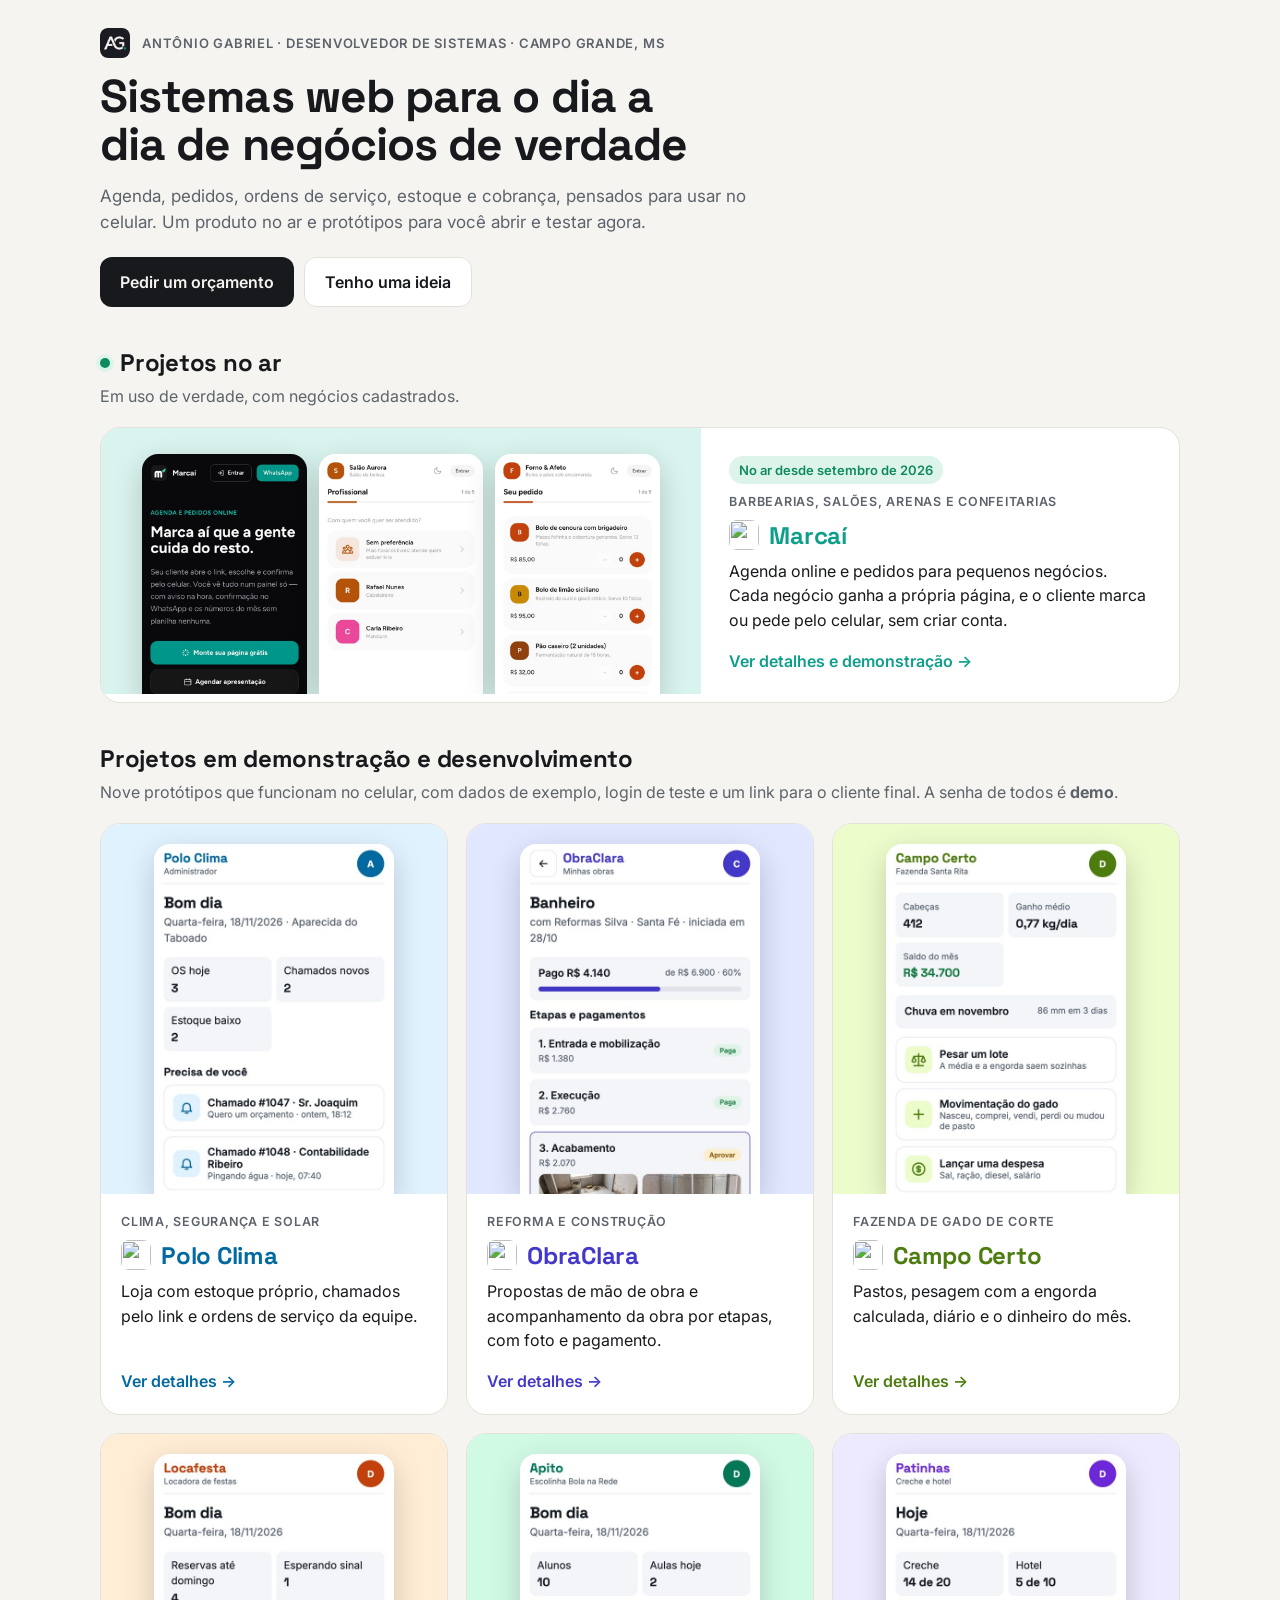
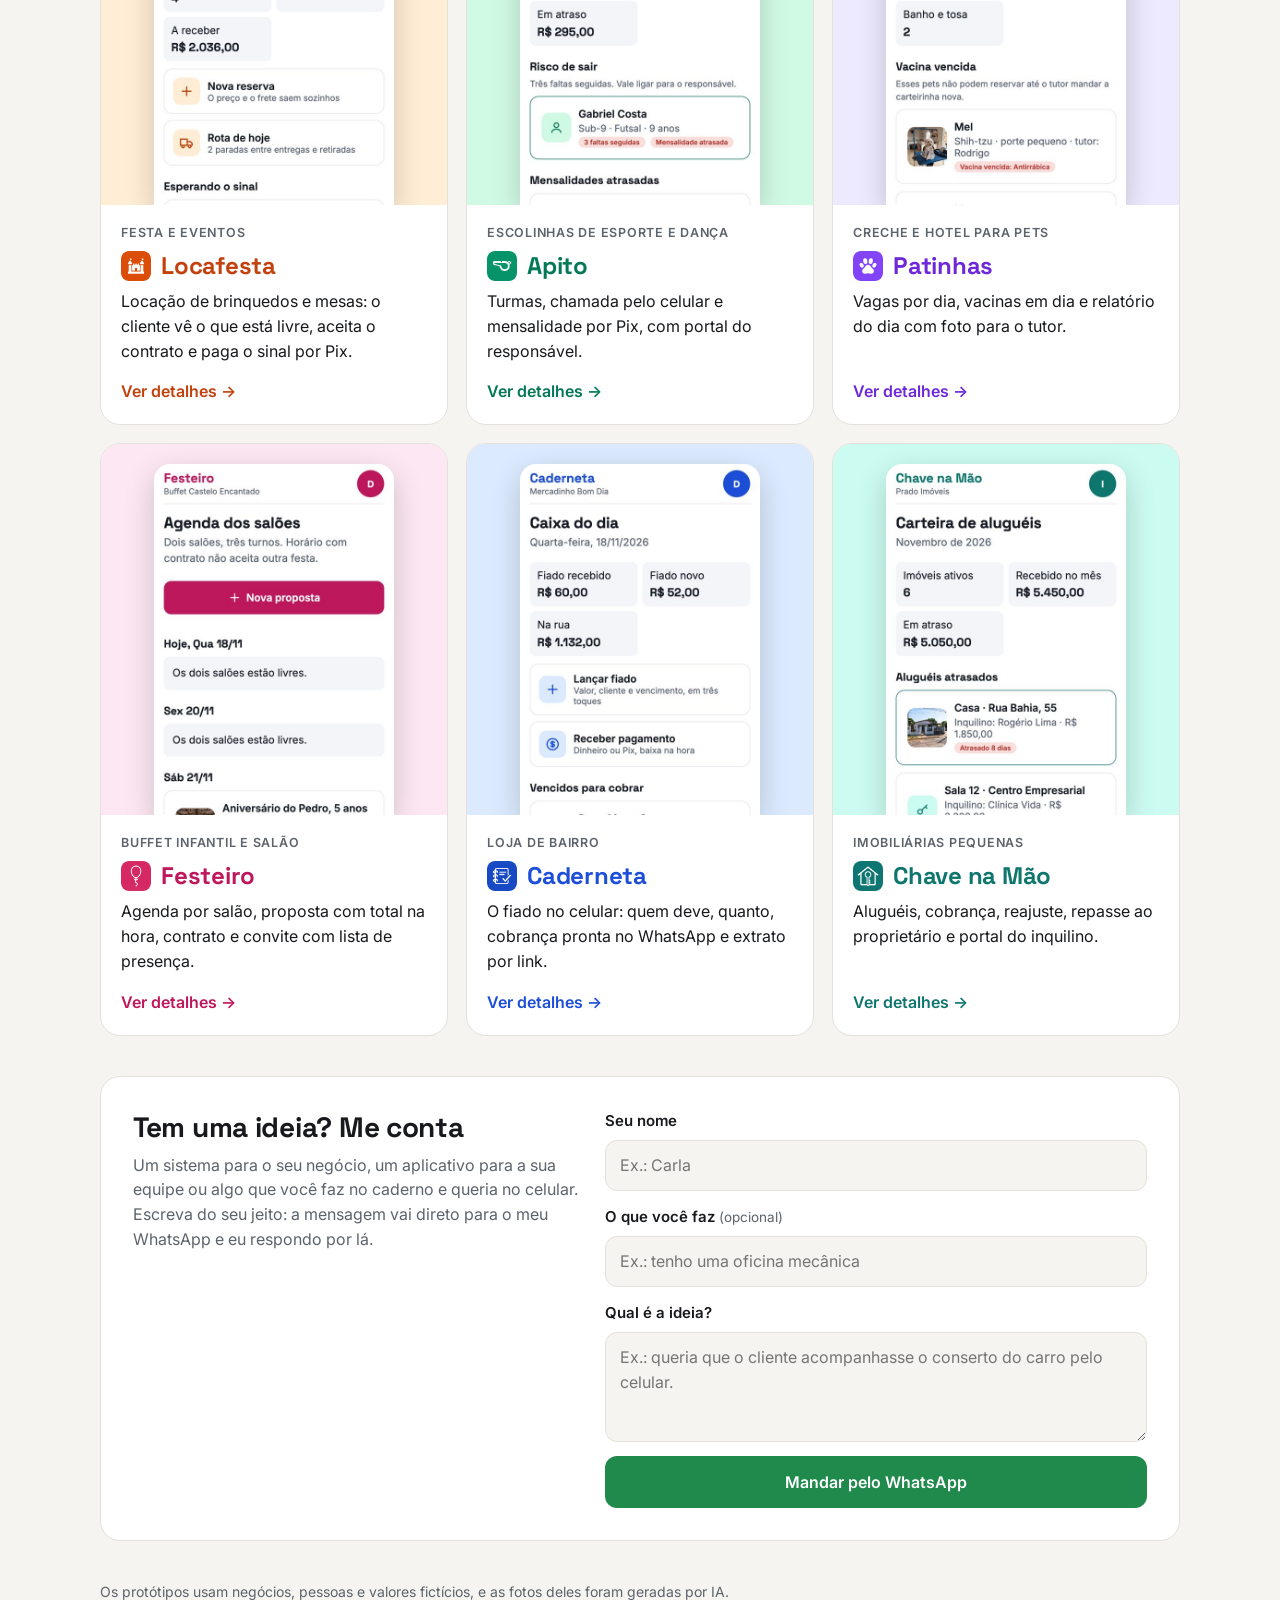
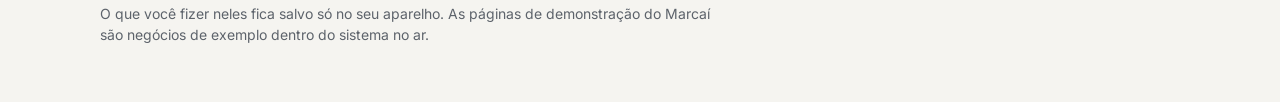
==== commit 483ebbf3: "Remove o VaiVan do portfólio" ====
--- a/index.html
+++ b/index.html
@@ -14,11 +14,11 @@
 <style>
 :root{--bg:#f5f4f0;--surface:#ffffff;--fg:#17191c;--muted:#5d636b;--line:#e3e1da;--chip:#ecebe5;--live:#0f8a5f;--live-soft:#dcf4ea;
 --marcai:#0e9f8a;--marcai-soft:#d9f3ee;--polo:#0369a1;--polo-soft:#e0f2fe;--obra:#4338ca;--obra-soft:#e0e7ff;--campo:#4d7c0f;--campo-soft:#ecfccb;--wa:#1f8a4c;--err:#b42e28;
---locafesta:#c2410c;--locafesta-soft:#ffedd5;--apito:#047857;--apito-soft:#d1fae5;--patinhas:#6d28d9;--patinhas-soft:#ede9fe;--festeiro:#be185d;--festeiro-soft:#fce7f3;--vaivan:#a16207;--vaivan-soft:#fef3c7;--caderneta:#1d4ed8;--caderneta-soft:#dbeafe;--chave:#0f766e;--chave-soft:#ccfbf1;--fd:'Space Grotesk',system-ui,sans-serif;--fb:'Inter',system-ui,sans-serif}
+--locafesta:#c2410c;--locafesta-soft:#ffedd5;--apito:#047857;--apito-soft:#d1fae5;--patinhas:#6d28d9;--patinhas-soft:#ede9fe;--festeiro:#be185d;--festeiro-soft:#fce7f3;--caderneta:#1d4ed8;--caderneta-soft:#dbeafe;--chave:#0f766e;--chave-soft:#ccfbf1;--fd:'Space Grotesk',system-ui,sans-serif;--fb:'Inter',system-ui,sans-serif}
 @media (prefers-color-scheme:dark){:root:not([data-theme="light"]){--bg:#111316;--surface:#1a1d21;--fg:#eef0f3;--muted:#a2a8b1;--line:#2b2f35;--chip:#252930;--live:#4fd1a0;--live-soft:#12352a;
---marcai:#4fd1c0;--marcai-soft:#10322d;--polo:#7dd3fc;--polo-soft:#0c2a3d;--obra:#a5b4fc;--obra-soft:#232552;--campo:#a3e635;--campo-soft:#26360f;--locafesta:#fdba74;--locafesta-soft:#3a1a0c;--apito:#6ee7b7;--apito-soft:#0f2e24;--patinhas:#c4b5fd;--patinhas-soft:#261a45;--festeiro:#f9a8d4;--festeiro-soft:#3b1428;--vaivan:#fcd34d;--vaivan-soft:#352a0c;--caderneta:#93c5fd;--caderneta-soft:#16213f;--chave:#5eead4;--chave-soft:#0f2d2a;--err:#f08a84;color-scheme:dark}}
+--marcai:#4fd1c0;--marcai-soft:#10322d;--polo:#7dd3fc;--polo-soft:#0c2a3d;--obra:#a5b4fc;--obra-soft:#232552;--campo:#a3e635;--campo-soft:#26360f;--locafesta:#fdba74;--locafesta-soft:#3a1a0c;--apito:#6ee7b7;--apito-soft:#0f2e24;--patinhas:#c4b5fd;--patinhas-soft:#261a45;--festeiro:#f9a8d4;--festeiro-soft:#3b1428;--caderneta:#93c5fd;--caderneta-soft:#16213f;--chave:#5eead4;--chave-soft:#0f2d2a;--err:#f08a84;color-scheme:dark}}
 :root[data-theme="dark"]{--bg:#111316;--surface:#1a1d21;--fg:#eef0f3;--muted:#a2a8b1;--line:#2b2f35;--chip:#252930;--live:#4fd1a0;--live-soft:#12352a;
---marcai:#4fd1c0;--marcai-soft:#10322d;--polo:#7dd3fc;--polo-soft:#0c2a3d;--obra:#a5b4fc;--obra-soft:#232552;--campo:#a3e635;--campo-soft:#26360f;--locafesta:#fdba74;--locafesta-soft:#3a1a0c;--apito:#6ee7b7;--apito-soft:#0f2e24;--patinhas:#c4b5fd;--patinhas-soft:#261a45;--festeiro:#f9a8d4;--festeiro-soft:#3b1428;--vaivan:#fcd34d;--vaivan-soft:#352a0c;--caderneta:#93c5fd;--caderneta-soft:#16213f;--chave:#5eead4;--chave-soft:#0f2d2a;--err:#f08a84;color-scheme:dark}
+--marcai:#4fd1c0;--marcai-soft:#10322d;--polo:#7dd3fc;--polo-soft:#0c2a3d;--obra:#a5b4fc;--obra-soft:#232552;--campo:#a3e635;--campo-soft:#26360f;--locafesta:#fdba74;--locafesta-soft:#3a1a0c;--apito:#6ee7b7;--apito-soft:#0f2e24;--patinhas:#c4b5fd;--patinhas-soft:#261a45;--festeiro:#f9a8d4;--festeiro-soft:#3b1428;--caderneta:#93c5fd;--caderneta-soft:#16213f;--chave:#5eead4;--chave-soft:#0f2d2a;--err:#f08a84;color-scheme:dark}
 *{box-sizing:border-box}
 html{-webkit-text-size-adjust:100%}
 body{margin:0;background:var(--bg);color:var(--fg);font:16px/1.55 var(--fb);padding-block:max(28px,env(safe-area-inset-top,0px)) 56px;padding-left:max(16px,env(safe-area-inset-left,0px));padding-right:max(16px,env(safe-area-inset-right,0px))}
@@ -47,7 +47,6 @@
 .card.apito{--a:var(--apito);--s:var(--apito-soft)}
 .card.patinhas{--a:var(--patinhas);--s:var(--patinhas-soft)}
 .card.festeiro{--a:var(--festeiro);--s:var(--festeiro-soft)}
-.card.vaivan{--a:var(--vaivan);--s:var(--vaivan-soft)}
 .card.caderneta{--a:var(--caderneta);--s:var(--caderneta-soft)}
 .card.chave{--a:var(--chave);--s:var(--chave-soft)}
 .body h3{display:flex;align-items:center;gap:10px}
@@ -155,7 +154,7 @@
 
 <section aria-labelledby="s-demo">
 <h2 id="s-demo">Projetos em demonstração e desenvolvimento</h2>
-<p class="sub">Dez protótipos que funcionam no celular, com dados de exemplo, login de teste e um link para o cliente final. A senha de todos é <b>demo</b>.</p>
+<p class="sub">Nove protótipos que funcionam no celular, com dados de exemplo, login de teste e um link para o cliente final. A senha de todos é <b>demo</b>.</p>
 <div class="grid three">
 <button type="button" class="card" data-p="polo" aria-haspopup="dialog">
 <div class="shot"><img src="img/polo.jpg" alt="Tela inicial do Polo Clima" loading="lazy"></div>
@@ -184,10 +183,6 @@
 <button type="button" class="card festeiro" data-p="festeiro" aria-haspopup="dialog">
 <div class="shot"><img src="img/festeiro.jpg" alt="Tela do Festeiro" loading="lazy"></div>
 <div class="body"><div class="who">Buffet infantil e salão</div><h3><img src="festeiro/icon-192.png" alt="">Festeiro</h3><p>Agenda por salão, proposta com total na hora, contrato e convite com lista de presença.</p><span class="more">Ver detalhes →</span></div>
-</button>
-<button type="button" class="card vaivan" data-p="vaivan" aria-haspopup="dialog">
-<div class="shot"><img src="img/vaivan.jpg" alt="Tela do VaiVan" loading="lazy"></div>
-<div class="body"><div class="who">Transporte escolar</div><h3><img src="vaivan/icon-192.png" alt="">VaiVan</h3><p>Rota do motorista, aviso de embarque e chegada aos pais e mensalidade por Pix.</p><span class="more">Ver detalhes →</span></div>
 </button>
 <button type="button" class="card caderneta" data-p="caderneta" aria-haspopup="dialog">
 <div class="shot"><img src="img/caderneta.jpg" alt="Tela do Caderneta" loading="lazy"></div>
@@ -238,7 +233,6 @@
 apito:{a:"apito",ico:"apito/icon-192.png",name:"Apito",tag:"Protótipo",desc:"Para escolinhas de futsal, vôlei, natação e ballet. Turmas com vagas e professor, matrícula com aula experimental e desconto de irmão, chamada em dois toques e mensalidade que baixa sozinha quando o Pix cai.",shots:[["apito","Painel"],["apito_pub","Link do cliente"]],feats:["Chamada pelo celular, por turma", "Alerta de aluno com três faltas seguidas", "Mensalidade por Pix e cobrança pronta", "Portal do responsável com frequência e Pix", "Professor vê só as turmas dele"],acc:"Entre como <code>dono</code> ou <code>bruno</code> (professor)",links:[["pri", "https://agabrielr.github.io/apito/", "Abrir o protótipo"], ["sec", "https://agabrielr.github.io/apito/?aluno=a4", "Ver o portal do responsável"]]},
 patinhas:{a:"patinhas",ico:"patinhas/icon-192.png",name:"Patinhas",tag:"Protótipo",desc:"Para creche, hotel e banho e tosa de pets. Ocupação por dia, ficha do pet com alergias e vacinas, check-in e check-out e um relatório do dia com foto, que vai para o tutor por WhatsApp.",shots:[["patinhas","Painel"],["patinhas_pub","Link do cliente"]],feats:["Vagas de creche e hotel por dia", "Vacina vencida bloqueia a reserva", "Relatório do dia com foto para o tutor", "Agenda de banho e tosa por porte", "Equipe sem acesso ao financeiro"],acc:"Entre como <code>dono</code> ou <code>equipe</code>",links:[["pri", "https://agabrielr.github.io/patinhas/", "Abrir o protótipo"], ["sec", "https://agabrielr.github.io/patinhas/?pet=p1", "Ver o dia de um pet como tutor"]]},
 festeiro:{a:"festeiro",ico:"festeiro/icon-192.png",name:"Festeiro",tag:"Protótipo",desc:"Para buffet infantil e salão de festas, da proposta ao dia da festa. Agenda por salão e turno sem choque de horário, proposta com o total na hora, contrato com entrada e um portal para o anfitrião com convite digital e lista de presença.",shots:[["festeiro","Painel"],["festeiro_pub","Link do cliente"]],feats:["Agenda por salão e turno", "Proposta com pacote e adicionais", "Contrato e parcelas da festa", "Convite digital com confirmação de presença", "Ordem de serviço do dia para a equipe"],acc:"Entre como <code>dono</code> ou <code>equipe</code>",links:[["pri", "https://agabrielr.github.io/festeiro/", "Abrir o protótipo"], ["sec", "https://agabrielr.github.io/festeiro/?festa=f1", "Ver o convite e a lista de presença"]]},
-vaivan:{a:"vaivan",ico:"vaivan/icon-192.png",name:"VaiVan",tag:"Protótipo",desc:"Para transporte escolar por van. O motorista segue a rota na ordem e marca quem embarcou ou faltou; os pais acompanham pelo link, recebem o aviso de embarque e de chegada e avisam falta. Mensalidades no mesmo lugar.",shots:[["vaivan","Painel"],["vaivan_pub","Link do cliente"]],feats:["Rota da manhã com paradas em ordem", "Embarque, falta e chegada na escola", "Pais acompanham e avisam falta pelo link", "Mensalidade por Pix e cobrança pronta", "Motorista vê só a rota"],acc:"Entre como <code>dono</code> ou <code>motorista</code>",links:[["pri", "https://agabrielr.github.io/vaivan/", "Abrir o protótipo"], ["sec", "https://agabrielr.github.io/vaivan/?aluno=a4", "Acompanhar como pai ou mãe"]]},
 caderneta:{a:"caderneta",ico:"caderneta/icon-192.png",name:"Caderneta",tag:"Protótipo",desc:"A caderneta de fiado da loja de bairro, no celular. Lançar fiado em três toques, saber quem deve e quanto, avisar quando passa do limite e cobrar pelo WhatsApp com Pix. O cliente vê o próprio extrato por um link.",shots:[["caderneta","Painel"],["caderneta_pub","Link do cliente"]],feats:["Lançar fiado em três toques", "Quem deve, do vencido ao que vence depois", "Aviso de limite combinado", "Cobrança pronta com Pix no WhatsApp", "Extrato por link para o cliente"],acc:"Entre como <code>dono</code> ou <code>balcao</code>",links:[["pri", "https://agabrielr.github.io/caderneta/", "Abrir o protótipo"], ["sec", "https://agabrielr.github.io/caderneta/?c=c1", "Ver o extrato como cliente"]]},
 chave:{a:"chave",ico:"chave/icon-192.png",name:"Chave na Mão",tag:"Protótipo",desc:"Para imobiliárias pequenas e corretores que administram aluguéis. Contratos com vencimento e reajuste, cobrança com baixa, repasse ao proprietário com a taxa calculada, vistoria com fotos e chamados de manutenção aprovados pelo dono.",shots:[["chave","Painel"],["chave_pub","Link do cliente"]],feats:["Carteira com atrasos e reajustes do mês", "Repasse calculado por proprietário", "Vistoria de entrada com fotos", "Chamado de manutenção pelo inquilino", "Proprietário vê só os imóveis dele"],acc:"Entre como <code>imob</code> ou <code>aurelio</code> (proprietário)",links:[["pri", "https://agabrielr.github.io/chave/", "Abrir o protótipo"], ["sec", "https://agabrielr.github.io/chave/?contrato=k3", "Ver o portal do inquilino"]]},
 campo:{a:"campo",ico:"https://agabrielr.github.io/campo-certo/icon-192.png",name:"Campo Certo",tag:"Protótipo",desc:"O dia a dia da fazenda de gado de corte no celular, pensado para quem não gosta de planilha: pastos e lotes, pesagem com a engorda calculada, diário com fotos e chuva, tarefas de vacina e o dinheiro do mês.",
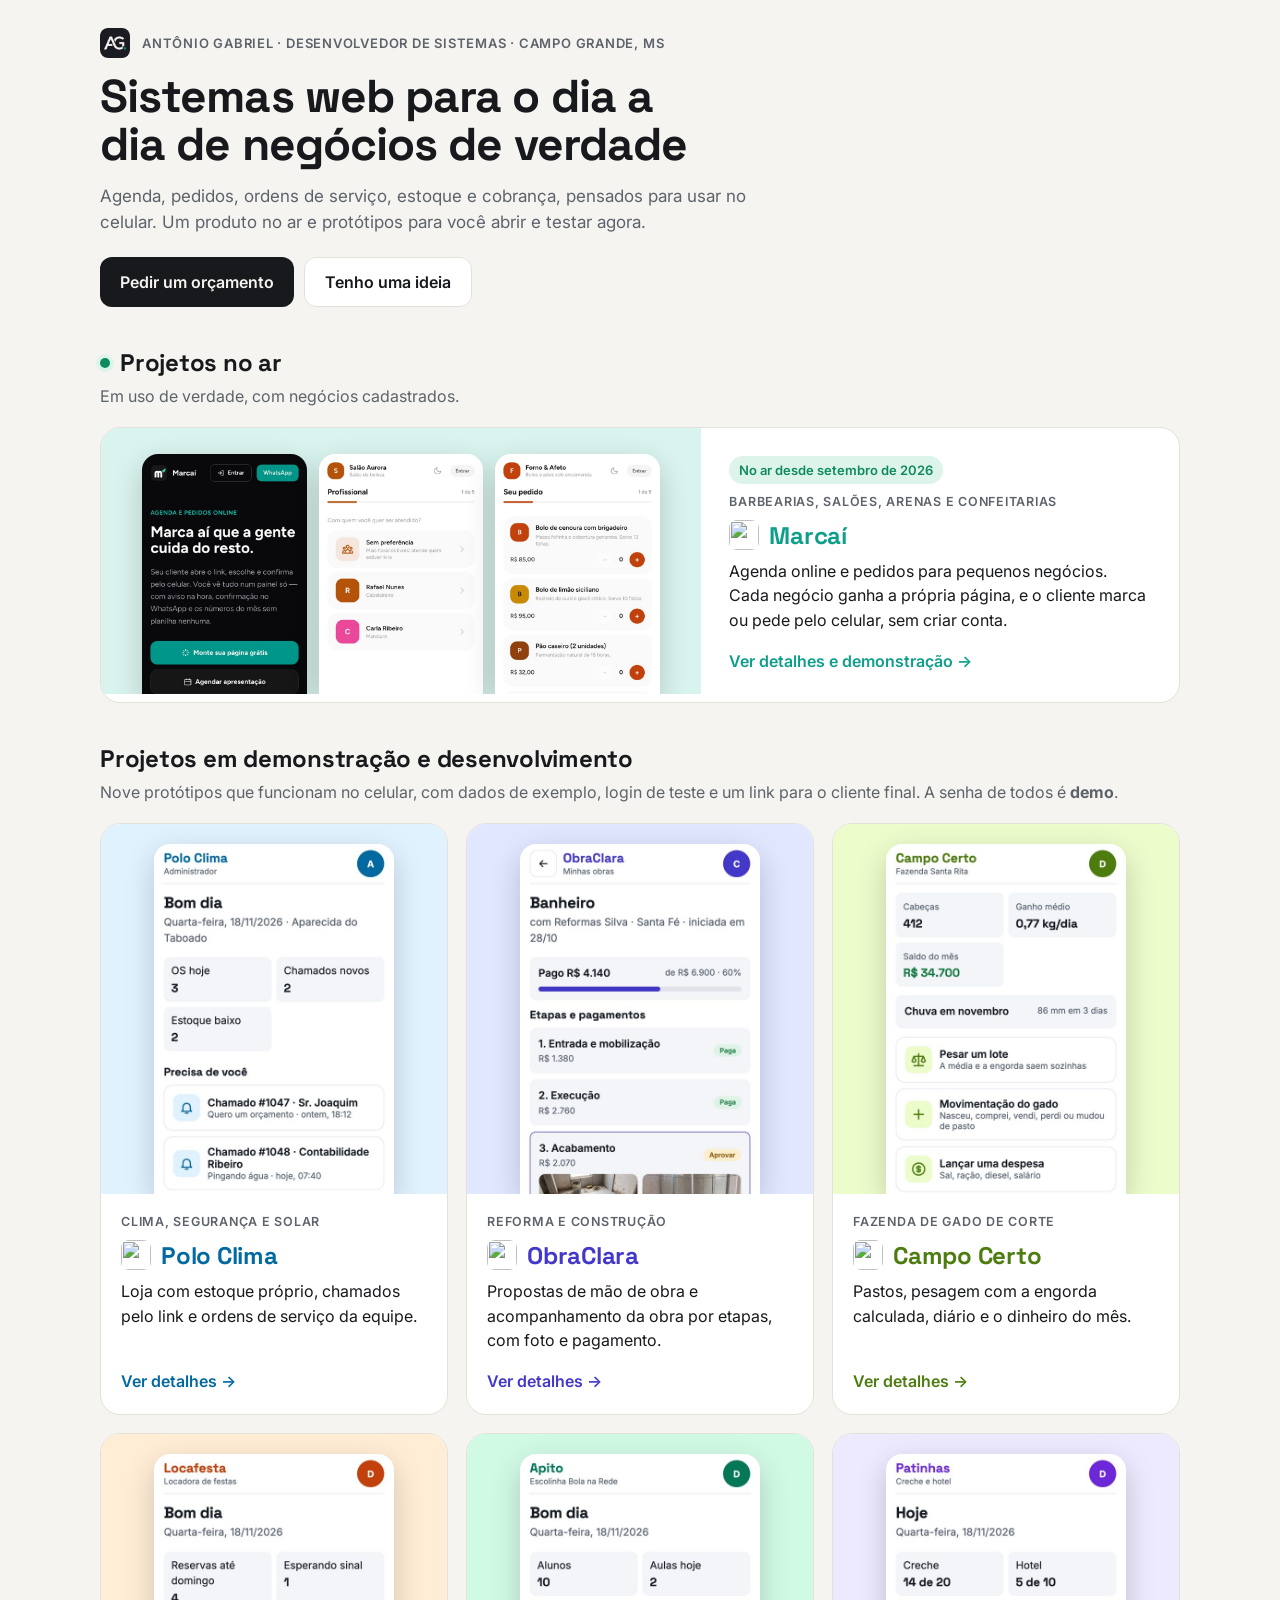
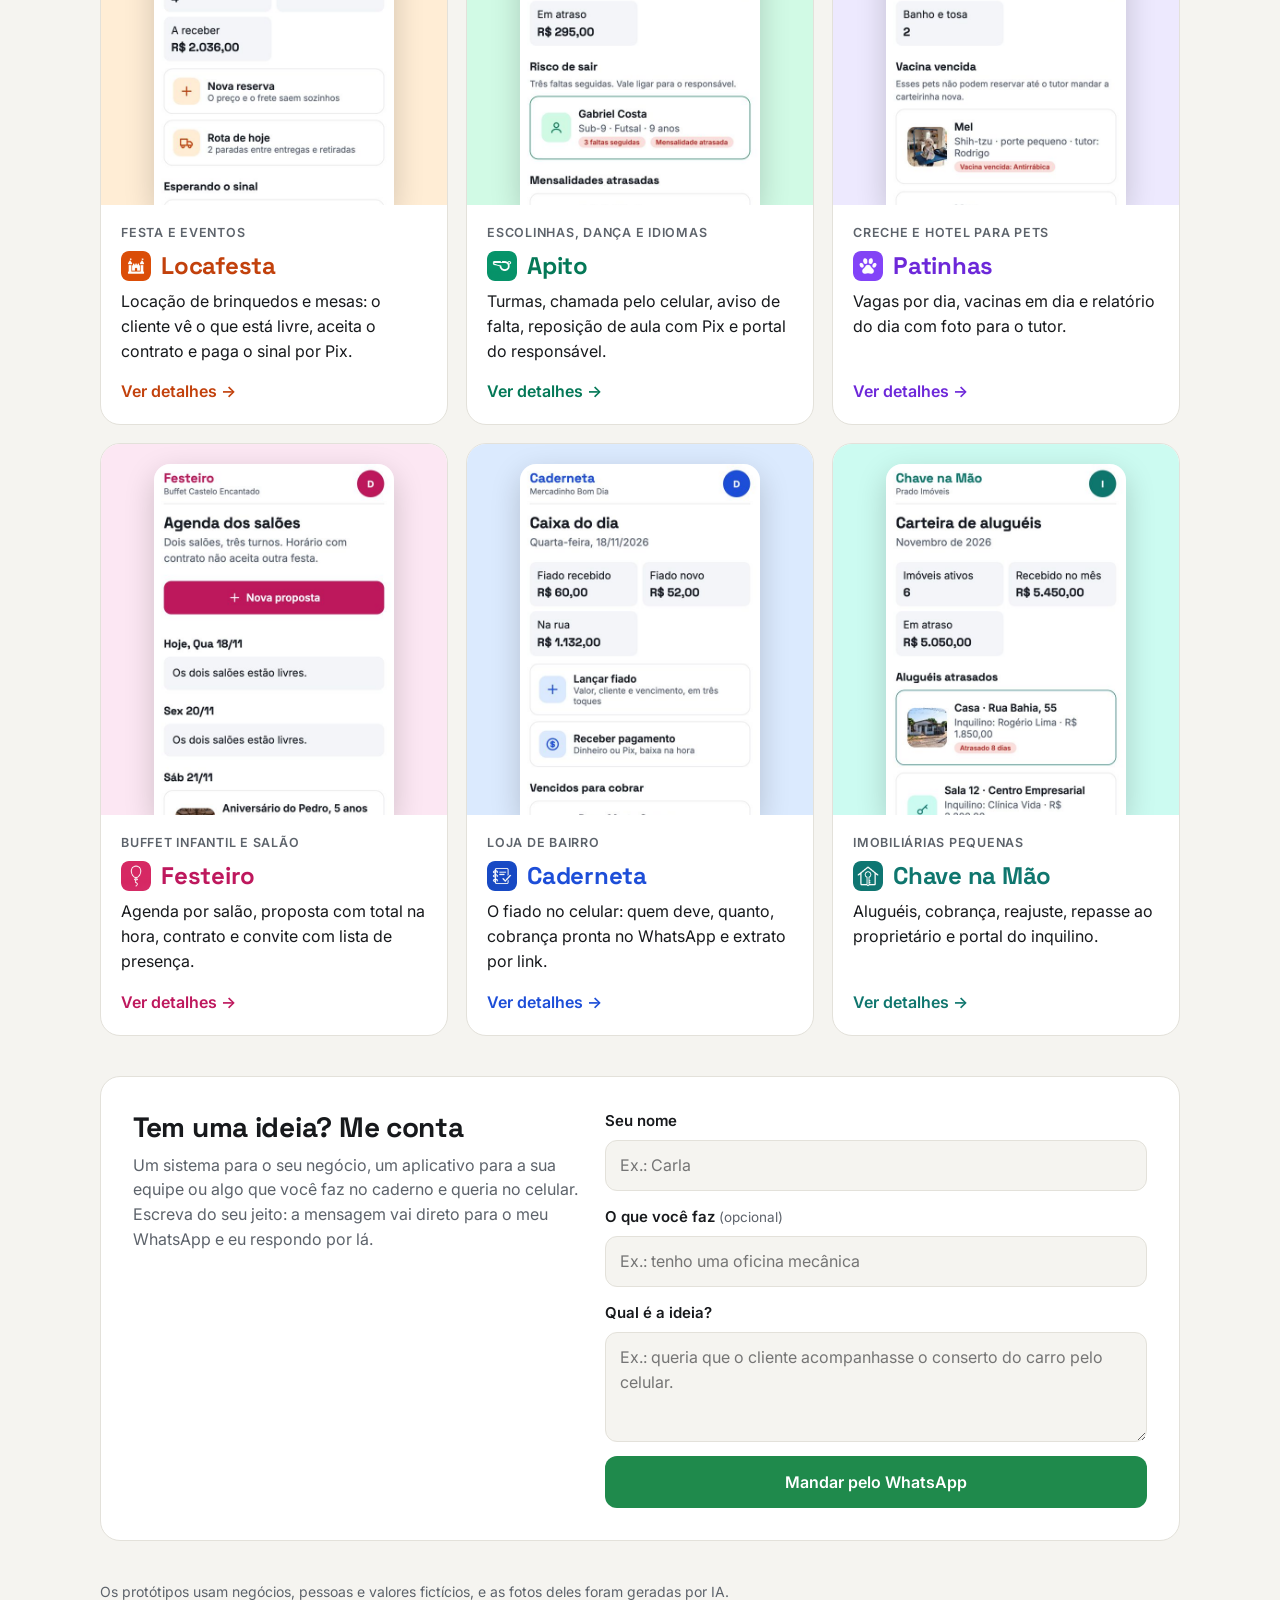
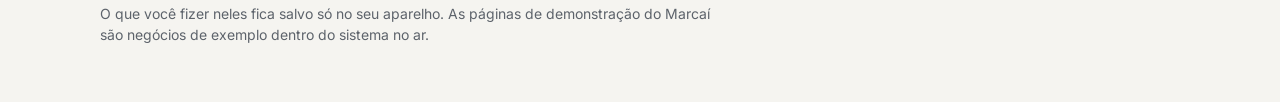
==== commit f26f9bc2: "Vitrine: descricao do Apito com aviso de falta, reposicao com Pix e escolas de idiomas" ====
--- a/index.html
+++ b/index.html
@@ -174,7 +174,7 @@
 </button>
 <button type="button" class="card apito" data-p="apito" aria-haspopup="dialog">
 <div class="shot"><img src="img/apito.jpg" alt="Tela do Apito" loading="lazy"></div>
-<div class="body"><div class="who">Escolinhas de esporte e dança</div><h3><img src="apito/icon-192.png" alt="">Apito</h3><p>Turmas, chamada pelo celular e mensalidade por Pix, com portal do responsável.</p><span class="more">Ver detalhes →</span></div>
+<div class="body"><div class="who">Escolinhas, dança e idiomas</div><h3><img src="apito/icon-192.png" alt="">Apito</h3><p>Turmas, chamada pelo celular, aviso de falta, reposição de aula com Pix e portal do responsável.</p><span class="more">Ver detalhes →</span></div>
 </button>
 <button type="button" class="card patinhas" data-p="patinhas" aria-haspopup="dialog">
 <div class="shot"><img src="img/patinhas.jpg" alt="Tela do Patinhas" loading="lazy"></div>
@@ -230,7 +230,7 @@
 acc:"Entre como <code>cliente</code> ou <code>silva</code> (empreiteiro)",
 links:[["pri","https://agabrielr.github.io/obraclara/","Abrir o protótipo"],["sec","https://agabrielr.github.io/obraclara/?pedido=d1","Ver um pedido como empreiteiro"]]},
 locafesta:{a:"locafesta",ico:"locafesta/icon-192.png",name:"Locafesta",tag:"Protótipo",desc:"Para quem aluga pula-pula, castelo inflável, mesas, tenda e som. O sistema sabe o que está livre em cada data, calcula o frete pelo bairro, manda o contrato e trava a data com o sinal por Pix. No dia, o entregador tem a rota em ordem.",shots:[["locafesta","Painel"],["locafesta_pub","Link do cliente"]],feats:["Disponibilidade de cada item por data", "Total com frete por bairro, na hora", "Contrato aceito pelo link e sinal por Pix", "Rota de entregas e retiradas do dia", "Acesso do entregador só com a rota"],acc:"Entre como <code>dono</code> ou <code>entregador</code>",links:[["pri", "https://agabrielr.github.io/locafesta/", "Abrir o protótipo"], ["sec", "https://agabrielr.github.io/locafesta/?reserva=r2", "Ver a reserva como cliente"]]},
-apito:{a:"apito",ico:"apito/icon-192.png",name:"Apito",tag:"Protótipo",desc:"Para escolinhas de futsal, vôlei, natação e ballet. Turmas com vagas e professor, matrícula com aula experimental e desconto de irmão, chamada em dois toques e mensalidade que baixa sozinha quando o Pix cai.",shots:[["apito","Painel"],["apito_pub","Link do cliente"]],feats:["Chamada pelo celular, por turma", "Alerta de aluno com três faltas seguidas", "Mensalidade por Pix e cobrança pronta", "Portal do responsável com frequência e Pix", "Professor vê só as turmas dele"],acc:"Entre como <code>dono</code> ou <code>bruno</code> (professor)",links:[["pri", "https://agabrielr.github.io/apito/", "Abrir o protótipo"], ["sec", "https://agabrielr.github.io/apito/?aluno=a4", "Ver o portal do responsável"]]},
+apito:{a:"apito",ico:"apito/icon-192.png",name:"Apito",tag:"Protótipo",desc:"Para escolinhas de futsal, vôlei, natação e ballet e para escolas de idiomas. Turmas com vagas e professor, chamada em dois toques, aviso ao responsável quando o aluno falta, reposição de aula confirmada por Pix e mensalidade que baixa sozinha quando o Pix cai.",shots:[["apito","Painel"],["apito_pub","Link do cliente"]],feats:["Chamada pelo celular, por turma", "Falta vira crédito e o responsável é avisado pelo WhatsApp", "Reposição com vaga reservada até o Pix cair", "Mensalidade por Pix e cobrança pronta", "Portal do responsável com presença dia a dia e Pix", "Professor vê só as turmas dele"],acc:"Entre como <code>dono</code> ou <code>bruno</code> (professor)",links:[["pri", "https://agabrielr.github.io/apito/", "Abrir o protótipo"], ["sec", "https://agabrielr.github.io/apito/?aluno=a4", "Ver o portal do responsável"]]},
 patinhas:{a:"patinhas",ico:"patinhas/icon-192.png",name:"Patinhas",tag:"Protótipo",desc:"Para creche, hotel e banho e tosa de pets. Ocupação por dia, ficha do pet com alergias e vacinas, check-in e check-out e um relatório do dia com foto, que vai para o tutor por WhatsApp.",shots:[["patinhas","Painel"],["patinhas_pub","Link do cliente"]],feats:["Vagas de creche e hotel por dia", "Vacina vencida bloqueia a reserva", "Relatório do dia com foto para o tutor", "Agenda de banho e tosa por porte", "Equipe sem acesso ao financeiro"],acc:"Entre como <code>dono</code> ou <code>equipe</code>",links:[["pri", "https://agabrielr.github.io/patinhas/", "Abrir o protótipo"], ["sec", "https://agabrielr.github.io/patinhas/?pet=p1", "Ver o dia de um pet como tutor"]]},
 festeiro:{a:"festeiro",ico:"festeiro/icon-192.png",name:"Festeiro",tag:"Protótipo",desc:"Para buffet infantil e salão de festas, da proposta ao dia da festa. Agenda por salão e turno sem choque de horário, proposta com o total na hora, contrato com entrada e um portal para o anfitrião com convite digital e lista de presença.",shots:[["festeiro","Painel"],["festeiro_pub","Link do cliente"]],feats:["Agenda por salão e turno", "Proposta com pacote e adicionais", "Contrato e parcelas da festa", "Convite digital com confirmação de presença", "Ordem de serviço do dia para a equipe"],acc:"Entre como <code>dono</code> ou <code>equipe</code>",links:[["pri", "https://agabrielr.github.io/festeiro/", "Abrir o protótipo"], ["sec", "https://agabrielr.github.io/festeiro/?festa=f1", "Ver o convite e a lista de presença"]]},
 caderneta:{a:"caderneta",ico:"caderneta/icon-192.png",name:"Caderneta",tag:"Protótipo",desc:"A caderneta de fiado da loja de bairro, no celular. Lançar fiado em três toques, saber quem deve e quanto, avisar quando passa do limite e cobrar pelo WhatsApp com Pix. O cliente vê o próprio extrato por um link.",shots:[["caderneta","Painel"],["caderneta_pub","Link do cliente"]],feats:["Lançar fiado em três toques", "Quem deve, do vencido ao que vence depois", "Aviso de limite combinado", "Cobrança pronta com Pix no WhatsApp", "Extrato por link para o cliente"],acc:"Entre como <code>dono</code> ou <code>balcao</code>",links:[["pri", "https://agabrielr.github.io/caderneta/", "Abrir o protótipo"], ["sec", "https://agabrielr.github.io/caderneta/?c=c1", "Ver o extrato como cliente"]]},
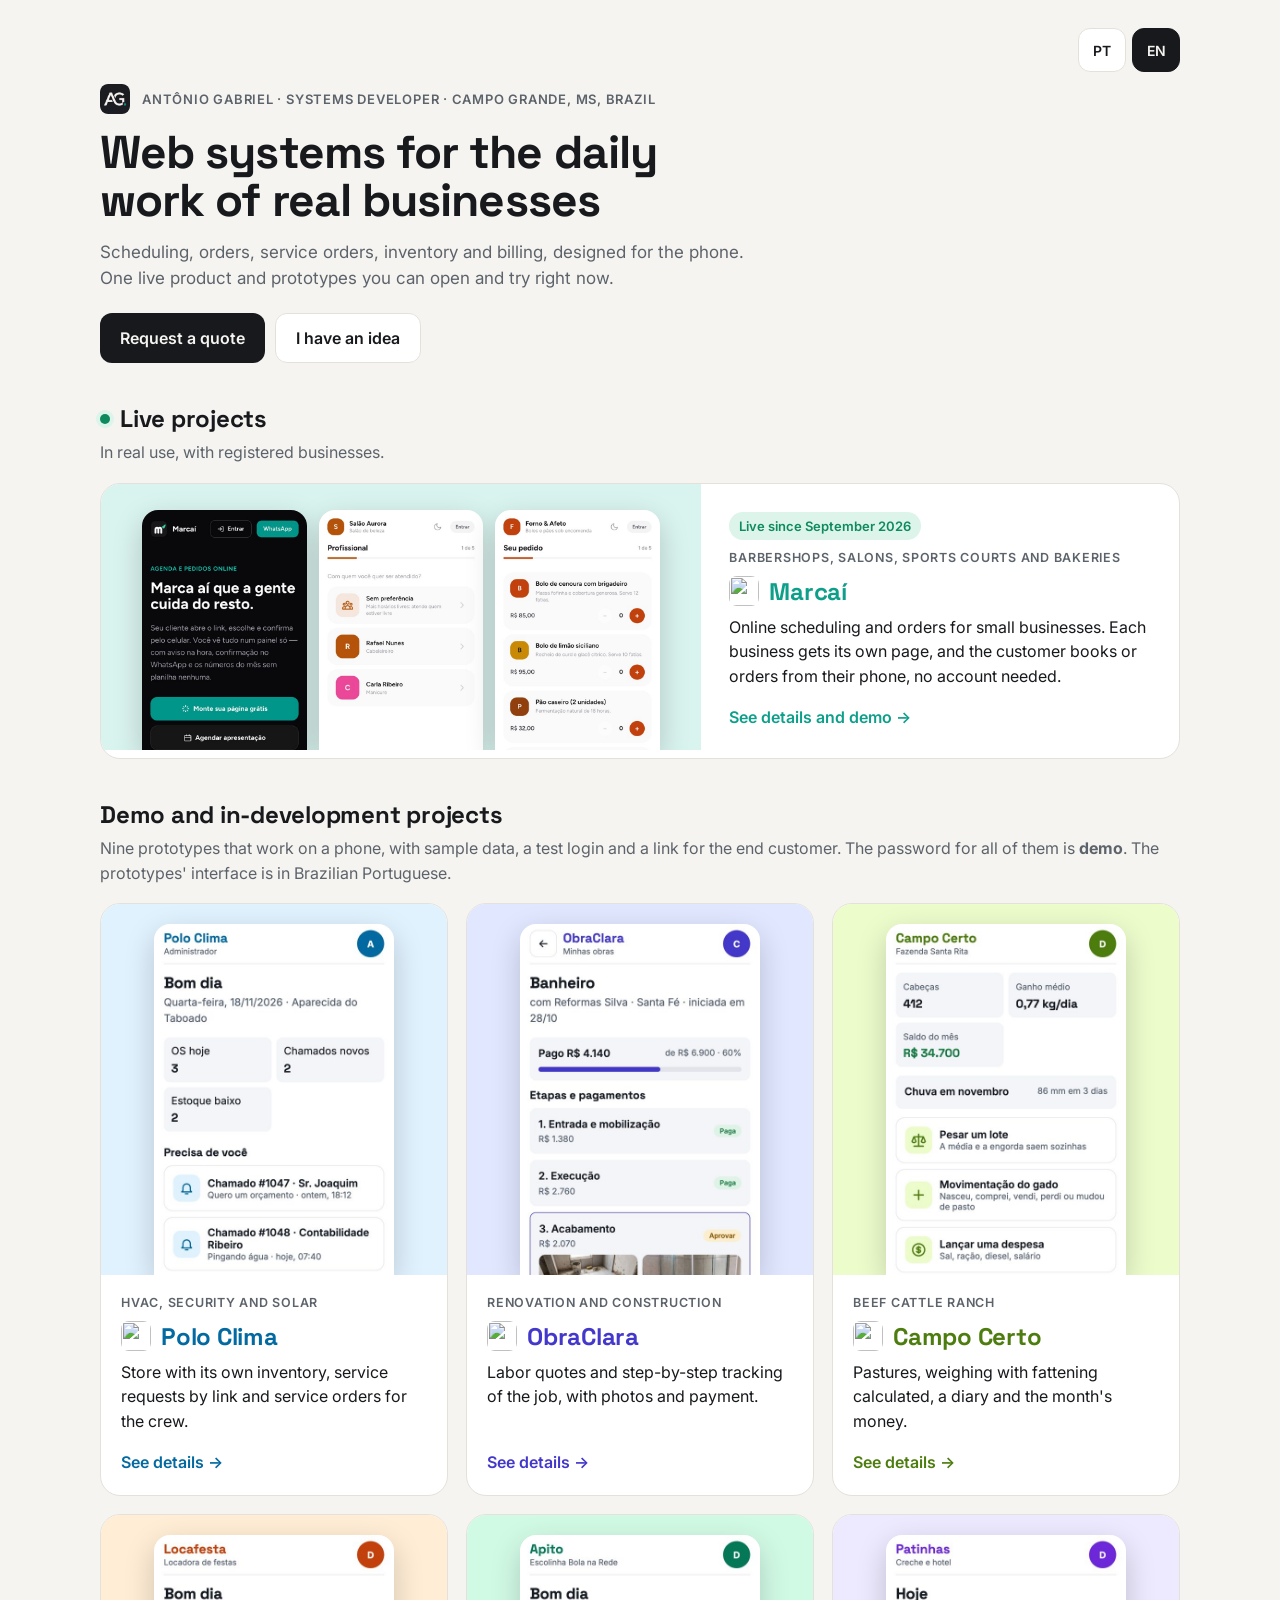
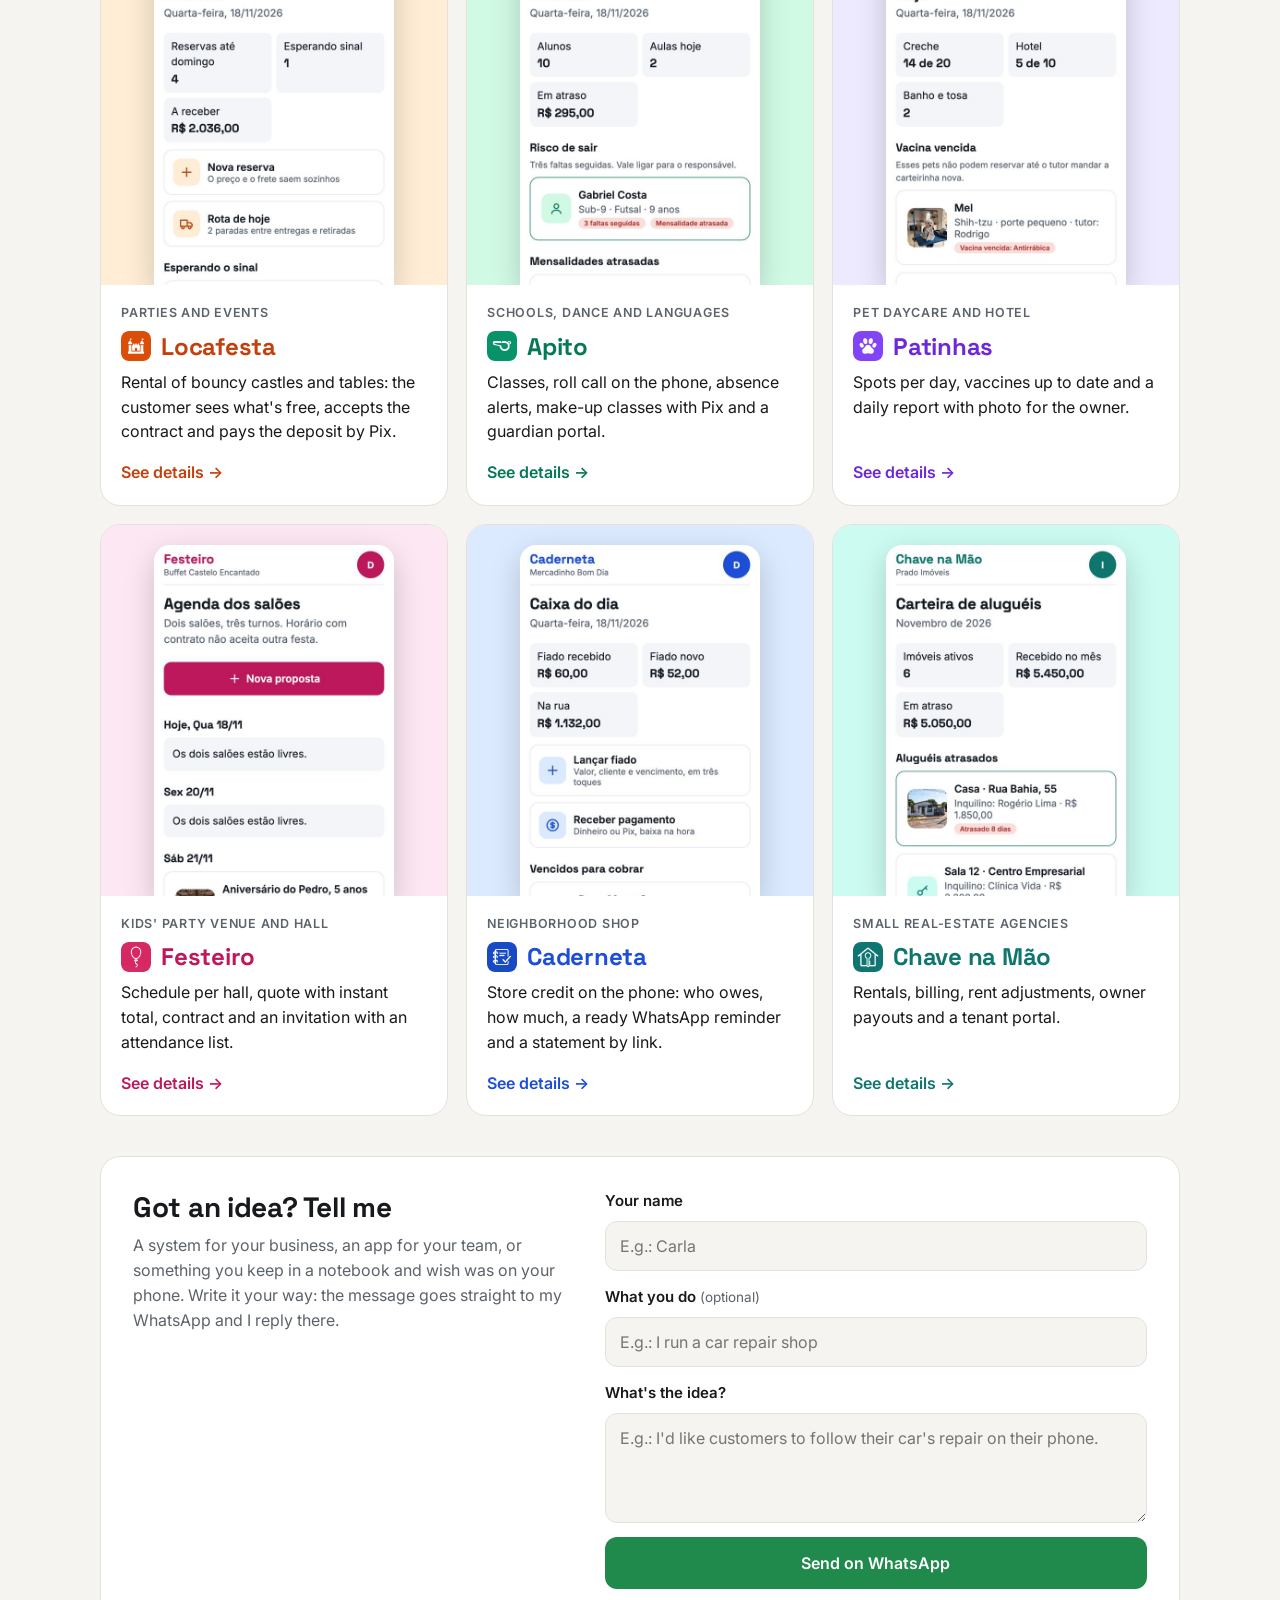
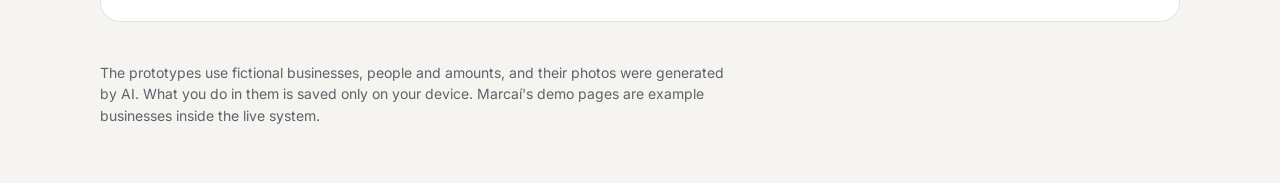
==== commit fb3e0bdb: "Portfolio em portugues e ingles: seletor PT/EN, deteccao pelo idioma do navegador e ?lang=en" ====
--- a/index.html
+++ b/index.html
@@ -28,6 +28,10 @@
 header .eye img{border-radius:8px;flex:none}
 header h1{font:700 clamp(30px,6vw,46px)/1.05 var(--fd);letter-spacing:-.02em;margin:0;text-wrap:balance;max-width:20ch}
 header p.lead{color:var(--muted);font-size:17px;max-width:60ch;margin:14px 0 0}
+.lang{display:flex;justify-content:flex-end;gap:6px;margin:0 0 12px}
+.lang button{min-width:48px;min-height:44px;border-radius:12px;border:1.5px solid var(--line);background:var(--surface);color:var(--fg);font:600 14px var(--fb);cursor:pointer}
+.lang button[aria-pressed="true"]{background:var(--fg);color:var(--bg);border-color:var(--fg)}
+.lang button:focus-visible{outline:2px solid var(--fg);outline-offset:2px}
 .cta{display:flex;flex-wrap:wrap;gap:10px;margin-top:22px}
 .cta a{display:inline-flex;align-items:center;justify-content:center;gap:8px;min-height:50px;padding:12px 20px;border-radius:12px;font:600 16px var(--fb);text-decoration:none}
 .cta .go{background:var(--fg);color:var(--bg)}
@@ -135,15 +139,16 @@
 <body>
 <div class="wrap">
 <header>
-<p class="eye"><img src="icon-192.png" alt="" width="30" height="30">Antônio Gabriel · desenvolvedor de sistemas · Campo Grande, MS</p>
-<h1>Sistemas web para o dia a dia de negócios de verdade</h1>
-<p class="lead">Agenda, pedidos, ordens de serviço, estoque e cobrança, pensados para usar no celular. Um produto no ar e protótipos para você abrir e testar agora.</p>
-<div class="cta"><a class="go" href="https://wa.me/5567996605633?text=Ol%C3%A1%2C%20Ant%C3%B4nio!%20Vi%20seu%20portf%C3%B3lio%20e%20quero%20pedir%20um%20or%C3%A7amento." target="_blank" rel="noopener">Pedir um orçamento</a><a class="soft" href="#ideia">Tenho uma ideia</a></div>
+<div class="lang" role="group" aria-label="Idioma / Language"><button type="button" data-l="pt" aria-pressed="true" lang="pt">PT</button><button type="button" data-l="en" aria-pressed="false" lang="en">EN</button></div>
+<p class="eye"><img src="icon-192.png" alt="" width="30" height="30"><span data-i="eye">Antônio Gabriel · desenvolvedor de sistemas · Campo Grande, MS</span></p>
+<h1 data-i="h1">Sistemas web para o dia a dia de negócios de verdade</h1>
+<p class="lead" data-i="lead">Agenda, pedidos, ordens de serviço, estoque e cobrança, pensados para usar no celular. Um produto no ar e protótipos para você abrir e testar agora.</p>
+<div class="cta"><a class="go" id="go" href="https://wa.me/5567996605633?text=Ol%C3%A1%2C%20Ant%C3%B4nio!%20Vi%20seu%20portf%C3%B3lio%20e%20quero%20pedir%20um%20or%C3%A7amento." target="_blank" rel="noopener" data-i="go">Pedir um orçamento</a><a class="soft" href="#ideia" data-i="soft">Tenho uma ideia</a></div>
 </header>
 
 <section aria-labelledby="s-live">
-<h2 id="s-live"><span class="dot" aria-hidden="true"></span>Projetos no ar</h2>
-<p class="sub">Em uso de verdade, com negócios cadastrados.</p>
+<h2 id="s-live"><span class="dot" aria-hidden="true"></span><span data-i="live">Projetos no ar</span></h2>
+<p class="sub" data-i="livesub">Em uso de verdade, com negócios cadastrados.</p>
 <div class="grid">
 <button type="button" class="card marcai wide" data-p="marcai" aria-haspopup="dialog">
 <div class="shot"><img src="img/m_land.jpg" alt="Página inicial do Marcaí" loading="lazy"><img src="img/m_salao.jpg" alt="Agendamento no Salão Aurora pelo Marcaí" loading="lazy"><img src="img/m_forno.jpg" alt="Pedido na Forno &amp; Afeto pelo Marcaí" loading="lazy"></div>
@@ -153,8 +158,8 @@
 </section>
 
 <section aria-labelledby="s-demo">
-<h2 id="s-demo">Projetos em demonstração e desenvolvimento</h2>
-<p class="sub">Nove protótipos que funcionam no celular, com dados de exemplo, login de teste e um link para o cliente final. A senha de todos é <b>demo</b>.</p>
+<h2 id="s-demo" data-i="demo">Projetos em demonstração e desenvolvimento</h2>
+<p class="sub" data-i="demosub">Nove protótipos que funcionam no celular, com dados de exemplo, login de teste e um link para o cliente final. A senha de todos é <b>demo</b>.</p>
 <div class="grid three">
 <button type="button" class="card" data-p="polo" aria-haspopup="dialog">
 <div class="shot"><img src="img/polo.jpg" alt="Tela inicial do Polo Clima" loading="lazy"></div>
@@ -196,20 +201,20 @@
 </section>
 
 <section class="idea" id="ideia" aria-labelledby="ideia-t">
-<div><h2 id="ideia-t">Tem uma ideia? Me conta</h2><p>Um sistema para o seu negócio, um aplicativo para a sua equipe ou algo que você faz no caderno e queria no celular. Escreva do seu jeito: a mensagem vai direto para o meu WhatsApp e eu respondo por lá.</p></div>
+<div><h2 id="ideia-t" data-i="ideat">Tem uma ideia? Me conta</h2><p data-i="ideap">Um sistema para o seu negócio, um aplicativo para a sua equipe ou algo que você faz no caderno e queria no celular. Escreva do seu jeito: a mensagem vai direto para o meu WhatsApp e eu respondo por lá.</p></div>
 <form id="f" novalidate>
-<label for="n">Seu nome</label><input id="n" autocomplete="name" placeholder="Ex.: Carla">
-<label for="b">O que você faz <span>(opcional)</span></label><input id="b" placeholder="Ex.: tenho uma oficina mecânica">
-<label for="i">Qual é a ideia?</label><textarea id="i" placeholder="Ex.: queria que o cliente acompanhasse o conserto do carro pelo celular."></textarea>
-<p class="err" id="e" hidden>Escreva a ideia em uma frase, pelo menos.</p>
-<a class="send" id="s" href="https://wa.me/5567996605633" target="_blank" rel="noopener">Mandar pelo WhatsApp</a>
+<label for="n" data-i="ln">Seu nome</label><input id="n" autocomplete="name" placeholder="Ex.: Carla" data-ip="pn">
+<label for="b" data-i="lb">O que você faz <span>(opcional)</span></label><input id="b" placeholder="Ex.: tenho uma oficina mecânica" data-ip="pb">
+<label for="i" data-i="li">Qual é a ideia?</label><textarea id="i" placeholder="Ex.: queria que o cliente acompanhasse o conserto do carro pelo celular." data-ip="pi"></textarea>
+<p class="err" id="e" hidden data-i="err">Escreva a ideia em uma frase, pelo menos.</p>
+<a class="send" id="s" href="https://wa.me/5567996605633" target="_blank" rel="noopener" data-i="send">Mandar pelo WhatsApp</a>
 </form>
 </section>
 
-<footer>Os protótipos usam negócios, pessoas e valores fictícios, e as fotos deles foram geradas por IA. O que você fizer neles fica salvo só no seu aparelho. As páginas de demonstração do Marcaí são negócios de exemplo dentro do sistema no ar.</footer>
+<footer data-i="foot">Os protótipos usam negócios, pessoas e valores fictícios, e as fotos deles foram geradas por IA. O que você fizer neles fica salvo só no seu aparelho. As páginas de demonstração do Marcaí são negócios de exemplo dentro do sistema no ar.</footer>
 </div>
 
-<dialog id="m" aria-labelledby="mt"><div class="mh"><h2 id="mt"></h2><button type="button" class="x" id="mx" aria-label="Fechar">×</button></div><div class="mb" id="mb"></div></dialog>
+<dialog id="m" aria-labelledby="mt"><div class="mh"><h2 id="mt"></h2><button type="button" class="x" id="mx" aria-label="Fechar" data-ia="close">×</button></div><div class="mb" id="mb"></div></dialog>
 
 <script>
 (function(){
@@ -240,29 +245,45 @@
 feats:["Pesagem que calcula a média e o ganho por dia","Movimentação do gado em dois toques","Diário com fotos e registro de chuva","Capataz lança tudo, mas não vê o dinheiro","Ficha do lote para mandar ao comprador"],
 acc:"Entre como <code>dono</code> ou <code>capataz</code>",
 links:[["pri","https://agabrielr.github.io/campo-certo/","Abrir o protótipo"],["sec","https://agabrielr.github.io/campo-certo/?lote=4","Ver a ficha de um lote"]]}};
-var d=document.getElementById("m"),mb=document.getElementById("mb"),mt=document.getElementById("mt"),last=null;
+var S={"eye": "Antônio Gabriel · systems developer · Campo Grande, MS, Brazil", "h1": "Web systems for the daily work of real businesses", "lead": "Scheduling, orders, service orders, inventory and billing, designed for the phone. One live product and prototypes you can open and try right now.", "go": "Request a quote", "soft": "I have an idea", "live": "Live projects", "livesub": "In real use, with registered businesses.", "demo": "Demo and in-development projects", "demosub": "Nine prototypes that work on a phone, with sample data, a test login and a link for the end customer. The password for all of them is <b>demo</b>. The prototypes' interface is in Brazilian Portuguese.", "ideat": "Got an idea? Tell me", "ideap": "A system for your business, an app for your team, or something you keep in a notebook and wish was on your phone. Write it your way: the message goes straight to my WhatsApp and I reply there.", "ln": "Your name", "lb": "What you do <span>(optional)</span>", "li": "What's the idea?", "err": "Write the idea in one sentence, at least.", "send": "Send on WhatsApp", "foot": "The prototypes use fictional businesses, people and amounts, and their photos were generated by AI. What you do in them is saved only on your device. Marcaí's demo pages are example businesses inside the live system.", "pn": "E.g.: Carla", "pb": "E.g.: I run a car repair shop", "pi": "E.g.: I'd like customers to follow their car's repair on their phone.", "close": "Close", "more": "See details →", "morem": "See details and demo →"},PE={"marcai": {"who": "Barbershops, salons, sports courts and bakeries", "blurb": "Online scheduling and orders for small businesses. Each business gets its own page, and the customer books or orders from their phone, no account needed.", "alt": ["Marcaí home page", "Booking at Salão Aurora through Marcaí", "Order at Forno & Afeto through Marcaí"], "desc": "Scheduling and ordering platform for small businesses. Each business gets its own address, with its brand, its services and its calendar. The customer books or orders from their phone, with no account and no app to download.", "shots": ["Marcaí website", "Booking · Salão Aurora", "Order · Forno & Afeto"], "feats": ["Calendar that never lets two customers take the same slot", "Orders mode for bakeries and snack bars", "Quotes with deposit, Pix and recurring billing through Mercado Pago", "Instant alerts, WhatsApp confirmation and the month's numbers on the dashboard", "Team with their own access, customers and reviews"], "acc": null, "links": ["Open the Marcaí website", "Demo: book at Salão Aurora", "Demo: order at Forno & Afeto"], "tag": "Live since September 2026", "stack": ["Laravel 12", "PHP 8.4", "Vue 3", "Inertia.js", "Tailwind CSS 4", "MySQL 8", "Valkey", "Laravel Reverb", "Docker", "890+ tests"]}, "polo": {"who": "HVAC, security and solar", "blurb": "Store with its own inventory, service requests by link and service orders for the crew.", "alt": ["Polo Clima home screen"], "desc": "For companies that sell, install and maintain air conditioning, electric fences, cameras and solar power. A single catalog with stock and prices feeds the store, the service requests and the service orders.", "shots": ["Company home"], "feats": ["Customer store with the company's stock and prices", "Service requests by link, with photos, that become service orders", "Service orders with checklist, photos and automatic stock write-off", "Team with schedule, customer ratings and commission", "Month's income, receivables and what was left over", "Customer follows the job by service-order number"], "acc": "Sign in as <code>admin</code>, <code>diego</code> or <code>wesley</code>", "links": ["Open the prototype", "See the store as a customer", "Follow a job"]}, "obra": {"who": "Renovation and construction", "blurb": "Labor quotes and step-by-step tracking of the job, with photos and payment.", "alt": ["Bathroom renovation in ObraClara"], "desc": "Whoever is renovating describes the job and receives labor quotes, without one contractor seeing another's price. After hiring, they follow the work in stages, with photos and payment for each one.", "shots": ["Customer's job"], "feats": ["Quotes from several contractors, compared side by side", "Direct request to a contractor you already know", "The contractor replies through a link, no sign-up", "Contract, stages paid one by one and a photo diary", "Contractor tabs: in progress, in your area and for you"], "acc": "Sign in as <code>cliente</code> (customer) or <code>silva</code> (contractor)", "links": ["Open the prototype", "See a request as a contractor"]}, "campo": {"who": "Beef cattle ranch", "blurb": "Pastures, weighing with fattening calculated, a diary and the month's money.", "alt": ["Campo Certo dashboard"], "desc": "The daily routine of a beef cattle ranch on the phone, made for people who dislike spreadsheets: pastures and herds, weighing with the fattening calculated, a diary with photos and rainfall, vaccine tasks and the month's money.", "shots": ["Owner's home"], "feats": ["Weighing that calculates the average and the daily gain", "Cattle movement in two taps", "Diary with photos and rainfall log", "The foreman logs everything but can't see the money", "Herd sheet to send to the buyer"], "acc": "Sign in as <code>dono</code> (owner) or <code>capataz</code> (foreman)", "links": ["Open the prototype", "See a herd sheet"]}, "locafesta": {"who": "Parties and events", "blurb": "Rental of bouncy castles and tables: the customer sees what's free, accepts the contract and pays the deposit by Pix.", "alt": ["Locafesta screen"], "desc": "For those who rent bounce houses, inflatable castles, tables, tents and sound. The system knows what is free on each date, calculates delivery by neighborhood, sends the contract and locks the date with a Pix deposit. On the day, the delivery driver gets the route in order.", "shots": ["Dashboard", "Customer link"], "feats": ["Availability of each item by date", "Total with delivery by neighborhood, instantly", "Contract accepted by link and deposit by Pix", "Route for the day's deliveries and pickups", "Driver access with only the route"], "acc": "Sign in as <code>dono</code> (owner) or <code>entregador</code> (driver)", "links": ["Open the prototype", "See the booking as a customer"]}, "apito": {"who": "Schools, dance and languages", "blurb": "Classes, roll call on the phone, absence alerts, make-up classes with Pix and a guardian portal.", "alt": ["Apito screen"], "desc": "For sports schools (futsal, volleyball, swimming, ballet) and language schools. Classes with seats and a teacher, two-tap roll call, an alert to the guardian when the student is absent, make-up classes confirmed by Pix and monthly fees that clear on their own when the Pix arrives.", "shots": ["Dashboard", "Customer link"], "feats": ["Roll call on the phone, by class", "An absence becomes a credit and the guardian is alerted via WhatsApp", "Make-up class with the seat held until the Pix clears", "Monthly fee by Pix and a ready-made payment reminder", "Guardian portal with day-by-day attendance and Pix", "Teachers see only their own classes"], "acc": "Sign in as <code>dono</code> (owner) or <code>bruno</code> (teacher)", "links": ["Open the prototype", "See the guardian portal"]}, "patinhas": {"who": "Pet daycare and hotel", "blurb": "Spots per day, vaccines up to date and a daily report with photo for the owner.", "alt": ["Patinhas screen"], "desc": "For pet daycare, hotels and grooming. Occupancy per day, a pet record with allergies and vaccines, check-in and check-out, and a daily report with a photo sent to the owner by WhatsApp.", "shots": ["Dashboard", "Customer link"], "feats": ["Daycare and hotel spots per day", "An expired vaccine blocks the booking", "Daily report with photo for the owner", "Grooming schedule by size", "Staff without access to finances"], "acc": "Sign in as <code>dono</code> (owner) or <code>equipe</code> (staff)", "links": ["Open the prototype", "See a pet's day as the owner"]}, "festeiro": {"who": "Kids' party venue and hall", "blurb": "Schedule per hall, quote with instant total, contract and an invitation with an attendance list.", "alt": ["Festeiro screen"], "desc": "For children's party venues and event halls, from quote to party day. A calendar per hall and shift with no double-booking, a quote with the total instantly, a contract with a down payment and a host portal with a digital invitation and guest list.", "shots": ["Dashboard", "Customer link"], "feats": ["Schedule per hall and shift", "Quote with package and extras", "Party contract and installments", "Digital invitation with RSVP", "Day's work order for the staff"], "acc": "Sign in as <code>dono</code> (owner) or <code>equipe</code> (staff)", "links": ["Open the prototype", "See the invitation and guest list"]}, "caderneta": {"who": "Neighborhood shop", "blurb": "Store credit on the phone: who owes, how much, a ready WhatsApp reminder and a statement by link.", "alt": ["Caderneta screen"], "desc": "The neighborhood shop's credit notebook, on the phone. Log a sale on credit in three taps, see who owes and how much, get a warning when a limit is passed and collect by WhatsApp with Pix. The customer sees their own statement through a link.", "shots": ["Dashboard", "Customer link"], "feats": ["Log a credit sale in three taps", "Who owes, from overdue to due later", "Agreed-limit warning", "Ready-made collection message with Pix on WhatsApp", "Statement by link for the customer"], "acc": "Sign in as <code>dono</code> (owner) or <code>balcao</code> (counter)", "links": ["Open the prototype", "See the statement as a customer"]}, "chave": {"who": "Small real-estate agencies", "blurb": "Rentals, billing, rent adjustments, owner payouts and a tenant portal.", "alt": ["Chave na Mão screen"], "desc": "For small real-estate agencies and brokers who manage rentals. Contracts with due dates and adjustments, billing with write-off, owner payouts with the fee calculated, inspection with photos and maintenance requests approved by the owner.", "shots": ["Dashboard", "Customer link"], "feats": ["Portfolio with overdue payments and the month's adjustments", "Payout calculated per owner", "Move-in inspection with photos", "Maintenance request by the tenant", "Owner sees only their own properties"], "acc": "Sign in as <code>imob</code> (agency) or <code>aurelio</code> (owner)", "links": ["Open the prototype", "See the tenant portal"]}};
+var d=document.getElementById("m"),mb=document.getElementById("mb"),mt=document.getElementById("mt"),last=null,L="pt",cur=null;
 function esc(t){return String(t).replace(/[&<>"]/g,function(c){return {"&":"&amp;","<":"&lt;",">":"&gt;",'"':"&quot;"}[c]})}
-function open(k,from){var p=P[k];if(!p)return;last=from||null;d.style.setProperty("--a","var(--"+p.a+")");mt.innerHTML=(p.ico?'<img src="'+p.ico+'" alt="">':'')+esc(p.name);
-mb.innerHTML='<span class="'+(k==="marcai"?"live":"stack")+'">'+(k==="marcai"?esc(p.tag):'<span>'+esc(p.tag)+'</span>')+'</span><p style="margin:0">'+esc(p.desc)+'</p>'+
-'<div class="gal">'+p.shots.map(function(s){return '<figure><img src="img/'+s[0]+'.jpg" alt="'+esc(s[1])+'"><figcaption>'+esc(s[1])+'</figcaption></figure>'}).join("")+'</div>'+
-'<ul>'+p.feats.map(function(f){return '<li>'+esc(f)+'</li>'}).join("")+'</ul>'+
-(p.stack?'<div class="stack">'+p.stack.map(function(s){return '<span>'+esc(s)+'</span>'}).join("")+'</div>':'')+
-(p.acc?'<div class="acc">'+p.acc+'. A senha é <code>demo</code>.</div>':'')+
-'<div class="links">'+p.links.map(function(l){return '<a class="'+l[0]+'" href="'+l[1]+'" target="_blank" rel="noopener">'+esc(l[2])+'</a>'}).join("")+'</div>';
+function open(k,from){var p=P[k];if(!p)return;last=from||null;cur=k;var q=L==="en"?PE[k]:null;function g(f){return q&&q[f]!=null?q[f]:p[f]}d.style.setProperty("--a","var(--"+p.a+")");mt.innerHTML=(p.ico?'<img src="'+p.ico+'" alt="">':'')+esc(p.name);
+mb.innerHTML='<span class="'+(k==="marcai"?"live":"stack")+'">'+(k==="marcai"?esc(g("tag")):'<span>'+esc(L==="en"?"Prototype":p.tag)+'</span>')+'</span><p style="margin:0">'+esc(g("desc"))+'</p>'+
+'<div class="gal">'+p.shots.map(function(s,x){var c=q?q.shots[x]:s[1];return '<figure><img src="img/'+s[0]+'.jpg" alt="'+esc(c)+'"><figcaption>'+esc(c)+'</figcaption></figure>'}).join("")+'</div>'+
+'<ul>'+g("feats").map(function(f){return '<li>'+esc(f)+'</li>'}).join("")+'</ul>'+
+(g("stack")?'<div class="stack">'+g("stack").map(function(s){return '<span>'+esc(s)+'</span>'}).join("")+'</div>':'')+
+(p.acc?'<div class="acc">'+g("acc")+(L==="en"?'. The password is <code>demo</code>.':'. A senha é <code>demo</code>.')+'</div>':'')+
+'<div class="links">'+p.links.map(function(l,x){return '<a class="'+l[0]+'" href="'+l[1]+'" target="_blank" rel="noopener">'+esc(q?q.links[x]:l[2])+'</a>'}).join("")+'</div>';
 if(!d.open)d.showModal();mb.scrollTop=0;d.scrollTop=0;try{history.replaceState(null,"","#"+k)}catch(e){}}
 function close(){if(d.open)d.close()}
-d.addEventListener("close",function(){try{history.replaceState(null,"",location.pathname)}catch(e){}if(last)last.focus()});
+d.addEventListener("close",function(){cur=null;try{history.replaceState(null,"",location.pathname+(L==="en"?"?lang=en":""))}catch(e){}if(last)last.focus()});
 d.addEventListener("click",function(e){if(e.target===d)close()});
 document.getElementById("mx").addEventListener("click",close);
 document.querySelectorAll("[data-p]").forEach(function(b){b.addEventListener("click",function(){open(b.dataset.p,b)})});
 var h=location.hash.slice(1);if(P[h])open(h,document.querySelector('[data-p="'+h+'"]'));
 var n=document.getElementById("n"),bz=document.getElementById("b"),i=document.getElementById("i"),s=document.getElementById("s"),e=document.getElementById("e");
-function msg(){var t="Olá, Antônio! ",nm=n.value.trim(),z=bz.value.trim();if(nm)t+="Sou "+nm+(z?", "+z:"")+". ";else if(z)t+="Eu "+z+". ";return t+"Tenho uma ideia: "+i.value.trim()}
+function msg(){var nm=n.value.trim(),z=bz.value.trim(),t;if(L==="en"){t="Hi, Antônio! ";if(nm)t+="I'm "+nm+(z?", "+z:"")+". ";else if(z)t+="About me: "+z+". ";return t+"I have an idea: "+i.value.trim()}t="Olá, Antônio! ";if(nm)t+="Sou "+nm+(z?", "+z:"")+". ";else if(z)t+="Eu "+z+". ";return t+"Tenho uma ideia: "+i.value.trim()}
 function upd(){s.href="https://wa.me/5567996605633?text="+encodeURIComponent(msg());if(i.value.trim())e.hidden=true}
 [n,bz,i].forEach(function(x){x.addEventListener("input",upd)});
 s.addEventListener("click",function(ev){if(i.value.trim().length<5){ev.preventDefault();e.hidden=false;i.focus()}});
 document.getElementById("f").addEventListener("submit",function(ev){ev.preventDefault()});
-upd()})();
+upd();
+var cards=[].slice.call(document.querySelectorAll("[data-p]")).map(function(c){var im=[].slice.call(c.querySelectorAll(".shot img")),lv=c.querySelector(".live");return {c:c,k:c.dataset.p,who:c.querySelector(".who"),p:c.querySelector(".body p"),mo:c.querySelector(".more"),im:im,lv:lv,pt:{who:c.querySelector(".who").textContent,p:c.querySelector(".body p").textContent,mo:c.querySelector(".more").textContent,al:im.map(function(x){return x.alt}),lv:lv?lv.textContent:""}}});
+var tl=document.title,md=document.querySelector('meta[name="description"]'),mdp=md.content,gg=document.getElementById("go");
+function setL(l){L=l;var en=l==="en";document.documentElement.lang=en?"en":"pt-BR";document.title=en?"Antônio Gabriel · Portfolio":tl;md.content=en?"Web systems for businesses: Marcaí live and prototypes for services, renovation and ranching.":mdp;
+document.querySelectorAll("[data-i]").forEach(function(el){if(!el.hasAttribute("data-pt"))el.setAttribute("data-pt",el.innerHTML);el.innerHTML=en?S[el.dataset.i]:el.getAttribute("data-pt")});
+document.querySelectorAll("[data-ip]").forEach(function(el){if(!el.hasAttribute("data-pt"))el.setAttribute("data-pt",el.placeholder);el.placeholder=en?S[el.dataset.ip]:el.getAttribute("data-pt")});
+document.querySelectorAll("[data-ia]").forEach(function(el){if(!el.hasAttribute("data-pt"))el.setAttribute("data-pt",el.getAttribute("aria-label"));el.setAttribute("aria-label",en?S[el.dataset.ia]:el.getAttribute("data-pt"))});
+cards.forEach(function(o){var x=en?PE[o.k]:null;o.who.textContent=x?x.who:o.pt.who;o.p.textContent=x?x.blurb:o.pt.p;o.mo.textContent=x?(o.k==="marcai"?S.morem:S.more):o.pt.mo;o.im.forEach(function(m,ix){m.alt=x?x.alt[ix]:o.pt.al[ix]});if(o.lv)o.lv.textContent=x?x.tag:o.pt.lv});
+gg.href="https://wa.me/5567996605633?text="+encodeURIComponent(en?"Hi, Antônio! I saw your portfolio and I'd like to request a quote.":"Olá, Antônio! Vi seu portfólio e quero pedir um orçamento.");
+document.querySelectorAll(".lang button").forEach(function(b){b.setAttribute("aria-pressed",b.dataset.l===l)});
+upd();if(d.open&&cur)open(cur,last);try{localStorage.setItem("lang",l)}catch(x){}try{if(!d.open)history.replaceState(null,"",location.pathname+(en?"?lang=en":"")+location.hash)}catch(x){}}
+document.querySelectorAll(".lang button").forEach(function(b){b.addEventListener("click",function(){setL(b.dataset.l)})});
+var ql=(new URLSearchParams(location.search).get("lang")||"").toLowerCase(),sv=null;try{sv=localStorage.getItem("lang")}catch(x){}
+var il=(ql==="en"||ql==="pt")?ql:(sv==="en"||sv==="pt")?sv:((navigator.language||"pt").toLowerCase().indexOf("pt")===0?"pt":"en");
+if(il==="en")setL("en");
+})();
 </script>
 </body>
 </html>
